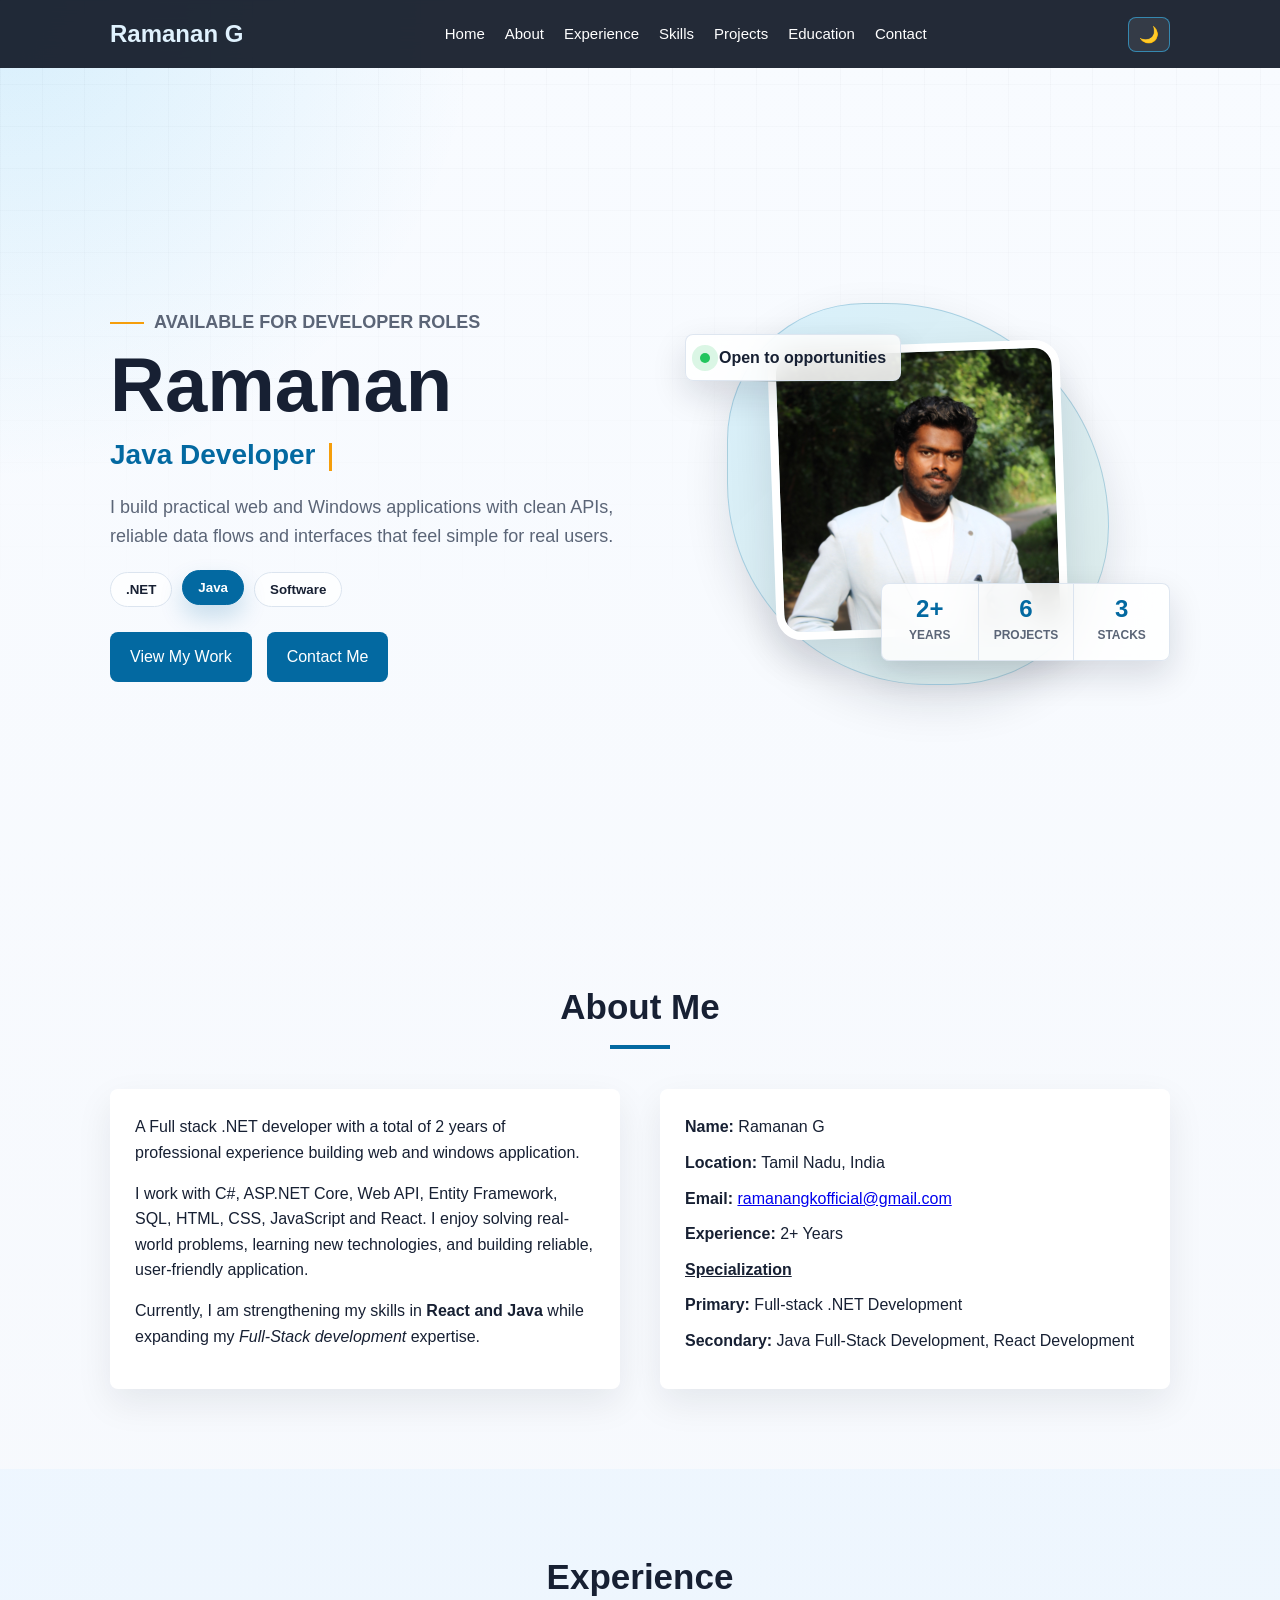
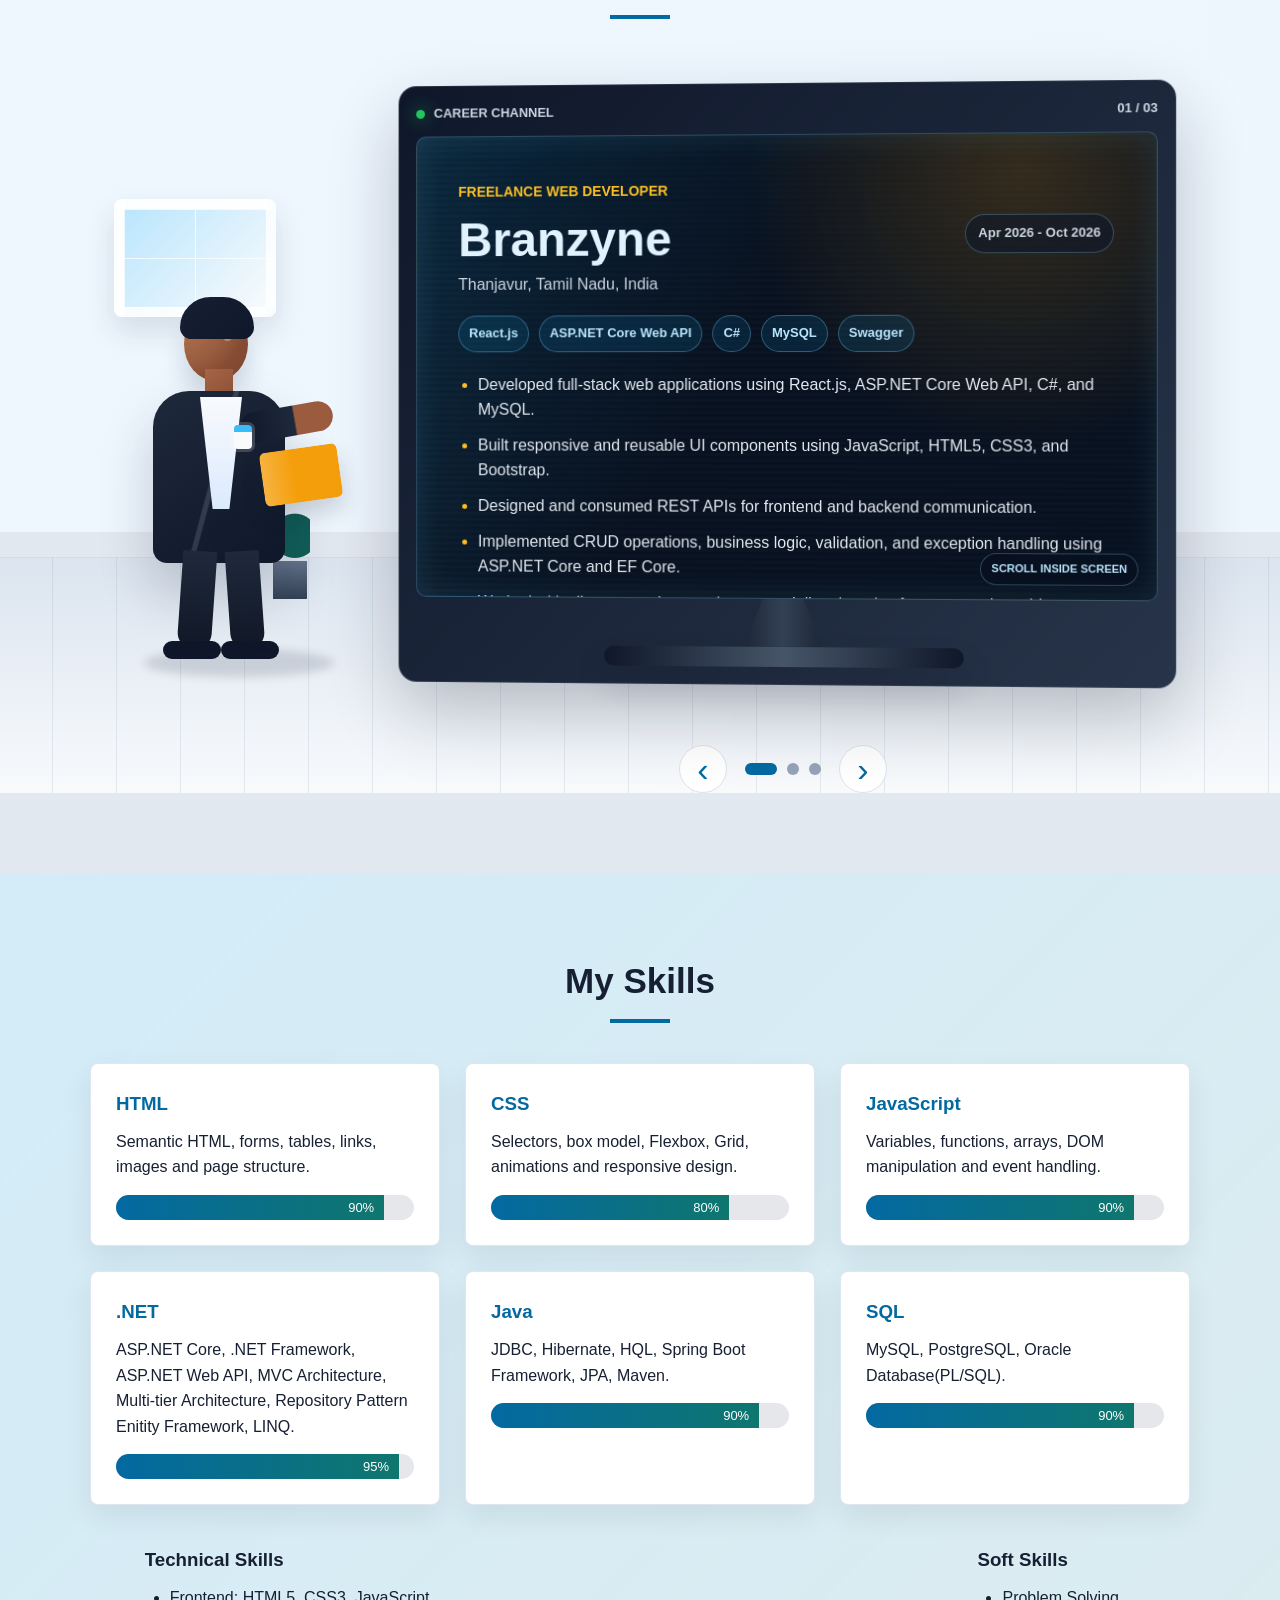
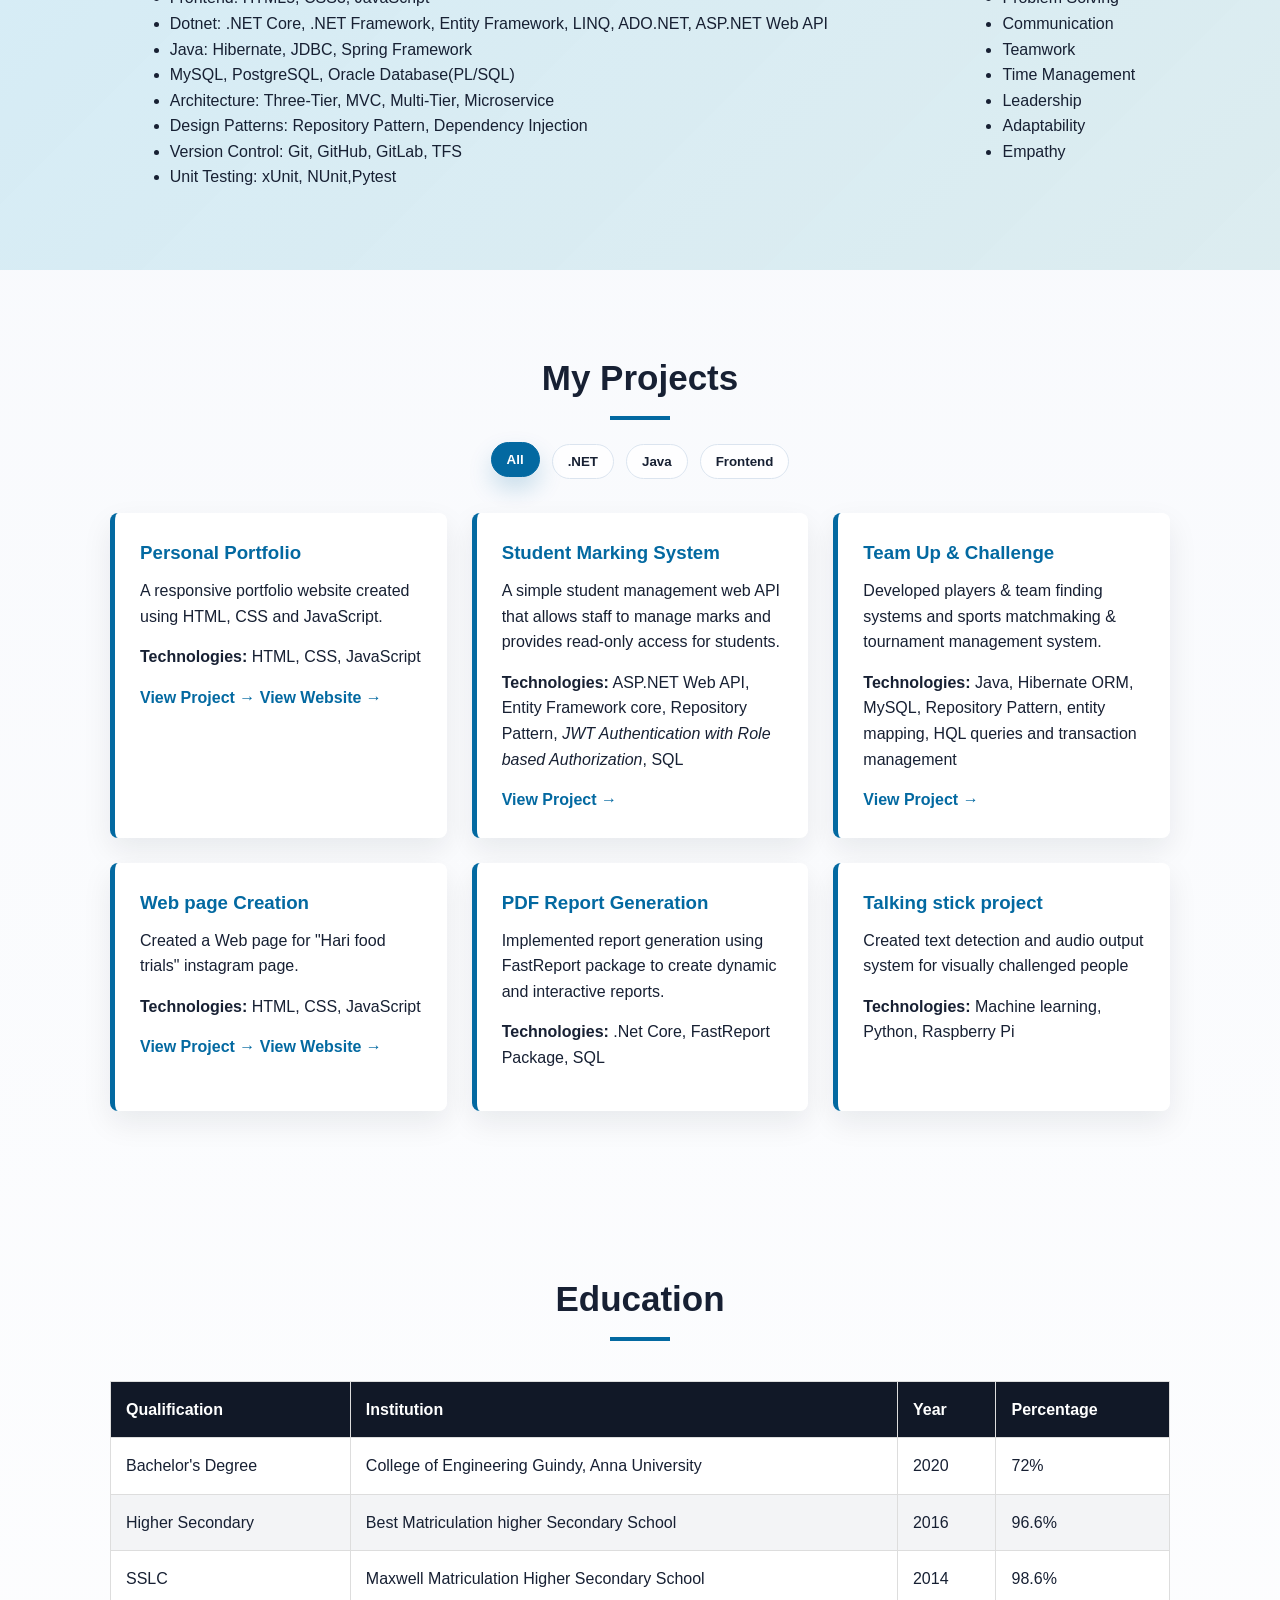
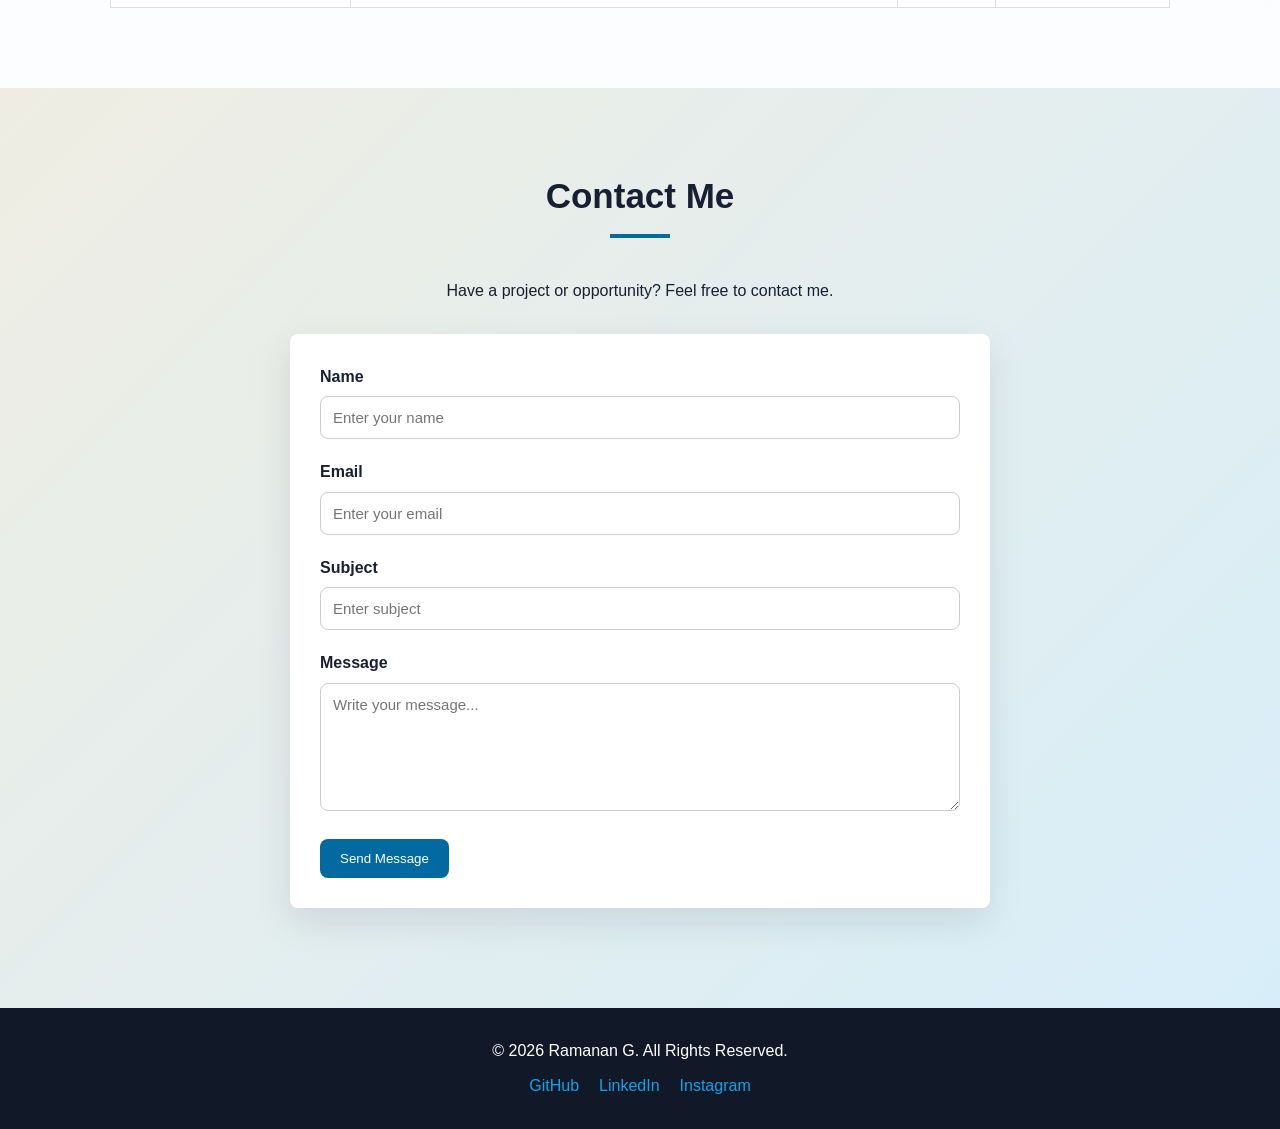
==== Portflio/index.html @ 4b4141af "added experiences" ====
<!doctype html>
<html lang="en">
  <head>
    <meta charset="UTF-8" />

    <!-- Makes the website responsive on mobile devices -->
    <meta name="viewport" content="width=device-width, initial-scale=1.0" />

    <meta
      name="description"
      content="Ramanan G portfolio - Full stack .NET, Java and software developer"
    />
    <meta name="author" content="Ramanan" />

    <title>Ramanan G | Portfolio</title>

    <!-- Link external CSS -->
    <link rel="stylesheet" href="style.css" />
  </head>

  <body>
    <!-- ================= HEADER ================= -->
    <header class="header">
      <nav class="navbar">
        <h1 class="logo">Ramanan G</h1>

        <!-- Navigation links -->
        <ul class="nav-links">
          <li><a href="#home">Home</a></li>
          <li><a href="#about">About</a></li>
          <li><a href="#experience">Experience</a></li>
          <li><a href="#skills">Skills</a></li>
          <li><a href="#projects">Projects</a></li>
          <li><a href="#education">Education</a></li>
          <li><a href="#contact">Contact</a></li>
        </ul>

        <!-- Dark mode button -->
        <button id="themeButton" class="theme-button" aria-label="Toggle theme">
          🌙
        </button>
      </nav>
    </header>

    <!-- ================= MAIN CONTENT ================= -->
    <main>
      <!-- ================= HOME SECTION ================= -->
      <section id="home" class="hero">
        <div class="hero-content">
          <p class="small-text">Available for developer roles</p>

          <h2>Ramanan</h2>

          <h3>
            <span id="roleText" class="dynamic-role"
              >Full stack .NET Developer</span
            >
            <span class="typing-cursor" aria-hidden="true"></span>
          </h3>

          <p>
            I build practical web and Windows applications with clean APIs,
            reliable data flows and interfaces that feel simple for real users.
          </p>

          <div class="role-switcher" aria-label="Choose role focus">
            <button class="role-chip active" type="button" data-role-index="0">
              .NET
            </button>
            <button class="role-chip" type="button" data-role-index="1">
              Java
            </button>
            <button class="role-chip" type="button" data-role-index="2">
              Software
            </button>
          </div>

          <div class="hero-buttons">
            <a href="#projects" class="btn">View My Work</a>
            <a href="#contact" class="btn secondary-btn"> Contact Me </a>
          </div>
        </div>

        <div class="hero-visual">
          <div class="availability-card">
            <span class="pulse-dot"></span>
            Open to opportunities
          </div>

          <div class="hero-image">
            <img
              src="../image/ramananPic.JPG"
              alt="Profile picture of Ramanan G"
            />
          </div>

          <div class="quick-stats" aria-label="Professional highlights">
            <div>
              <strong>2+</strong>
              <span>Years</span>
            </div>
            <div>
              <strong>6</strong>
              <span>Projects</span>
            </div>
            <div>
              <strong>3</strong>
              <span>Stacks</span>
            </div>
          </div>
        </div>
      </section>

      <!-- ================= ABOUT SECTION ================= -->
      <section id="about" class="section">
        <h2 class="section-title">About Me</h2>

        <div class="about-container">
          <div class="about-text reveal">
            <p>
              A Full stack .NET developer with a total of 2 years of
              professional experience building web and windows application.
            </p>

            <p>
              I work with C#, ASP.NET Core, Web API, Entity Framework, SQL,
              HTML, CSS, JavaScript and React. I enjoy solving real-world
              problems, learning new technologies, and building reliable,
              user-friendly application.
            </p>

            <!-- Strong and emphasized text -->
            <p>
              Currently, I am strengthening my skills in
              <strong>React and Java</strong>
              while expanding my <em>Full-Stack development</em> expertise.
            </p>
          </div>

          <div class="about-info reveal">
            <p><strong>Name:</strong> Ramanan G</p>
            <p><strong>Location:</strong> Tamil Nadu, India</p>
            <p>
              <strong>Email:</strong>
              <a
                href="https://mail.google.com/mail/?view=cm&fs=1&to=ramanangkofficial@gmail.com"
                >ramanangkofficial@gmail.com</a
              >
            </p>
            <p><strong>Experience:</strong> 2+ Years</p>
            <p>
              <strong><u>Specialization</u></strong>
            </p>
            <p><strong>Primary:</strong> Full-stack .NET Development</p>
            <p>
              <strong>Secondary:</strong> Java Full-Stack Development, React
              Development
            </p>
          </div>
        </div>
      </section>

      <!-- ================= EXPERIENCE SECTION ================= -->
      <section id="experience" class="section experience-section">
        <h2 class="section-title">Experience</h2>

        <div class="experience-stage reveal">
          <div class="viewer-scene" aria-hidden="true">
            <div class="office-window"></div>
            <div class="office-plant"></div>
            <div class="viewer-head"></div>
            <div class="viewer-hair"></div>
            <div class="viewer-neck"></div>
            <div class="viewer-body"></div>
            <div class="viewer-shirt"></div>
            <div class="viewer-arm"></div>
            <div class="viewer-folder"></div>
            <div class="viewer-leg viewer-leg-left"></div>
            <div class="viewer-leg viewer-leg-right"></div>
            <div class="viewer-shoe viewer-shoe-left"></div>
            <div class="viewer-shoe viewer-shoe-right"></div>
            <div class="viewer-badge"></div>
            <div class="viewer-shadow"></div>
          </div>

          <div class="tv-wrap">
            <div class="tv-topbar">
              <span class="tv-status">Career Channel</span>
              <span id="experienceCounter" class="tv-counter">01 / 03</span>
            </div>

            <div
              class="experience-tv"
              aria-live="polite"
              tabindex="0"
              aria-label="Swipe or use arrow keys to view experience"
            >
              <span class="screen-scroll-hint">Scroll inside screen</span>

              <article
                class="experience-slide active"
                data-experience-index="0"
              >
                <p class="experience-label">Freelance Web Developer</p>
                <div class="experience-heading">
                  <div>
                    <h3>Branzyne</h3>
                    <span>Thanjavur, Tamil Nadu, India</span>
                  </div>
                  <strong>Apr 2026 - Oct 2026</strong>
                </div>

                <div class="experience-tags">
                  <span>React.js</span>
                  <span>ASP.NET Core Web API</span>
                  <span>C#</span>
                  <span>MySQL</span>
                  <span>Swagger</span>
                </div>

                <ul class="experience-points">
                  <li>
                    Developed full-stack web applications using React.js,
                    ASP.NET Core Web API, C#, and MySQL.
                  </li>
                  <li>
                    Built responsive and reusable UI components using
                    JavaScript, HTML5, CSS3, and Bootstrap.
                  </li>
                  <li>
                    Designed and consumed REST APIs for frontend and backend
                    communication.
                  </li>
                  <li>
                    Implemented CRUD operations, business logic, validation, and
                    exception handling using ASP.NET Core and EF Core.
                  </li>
                  <li>
                    Worked with clients to gather requirements, deliver
                    iterative features, and provide technical solutions.
                  </li>
                </ul>
              </article>

              <article class="experience-slide" data-experience-index="1">
                <p class="experience-label">Full Stack .NET Developer</p>
                <div class="experience-heading">
                  <div>
                    <h3>KGISL</h3>
                    <span>Coimbatore, Tamil Nadu, India</span>
                  </div>
                  <strong>Jun 2025 - Apr 2026</strong>
                </div>

                <div class="experience-tags">
                  <span>ASP.NET Core</span>
                  <span>Oracle</span>
                  <span>WinForms</span>
                  <span>SQLLoader</span>
                  <span>.NET 4.8</span>
                </div>

                <ul class="experience-points">
                  <li>
                    Developed and maintained enterprise Capital Market
                    applications for broker back-office operations.
                  </li>
                  <li>
                    Built Windows Forms modules that compared Excel input with
                    database records and generated validation reports.
                  </li>
                  <li>
                    Optimized Excel-to-Oracle insertion by replacing row-by-row
                    processing with SQLLoader bulk inserts.
                  </li>
                  <li>
                    Migrated applications from .NET Framework 4.0 to 4.8 for
                    better performance, stability, and compatibility.
                  </li>
                  <li>
                    Resolved daily issues across front-end, backend, and
                    database layers while supporting regression testing.
                  </li>
                </ul>
              </article>

              <article class="experience-slide" data-experience-index="2">
                <p class="experience-label">Software Developer</p>
                <div class="experience-heading">
                  <div>
                    <h3>Sardonyx Technologies</h3>
                    <span>Thanjavur, Tamil Nadu, India</span>
                  </div>
                  <strong>Jun 2024 - Jan 2025</strong>
                </div>

                <div class="experience-tags">
                  <span>ASP.NET MVC</span>
                  <span>ASP.NET Core</span>
                  <span>PostgreSQL</span>
                  <span>React</span>
                  <span>Security Fixes</span>
                </div>

                <ul class="experience-points">
                  <li>
                    Developed backend features for an Automatic Number Plate
                    Recognition product using C#, MVC, Core, and Web API.
                  </li>
                  <li>
                    Performed PostgreSQL CRUD operations using Npgsql packages
                    with ADO.NET and C#.
                  </li>
                  <li>
                    Assisted in website development using HTML, CSS, JavaScript,
                    jQuery, and React.
                  </li>
                  <li>
                    Resolved 100+ static and dynamic security vulnerabilities
                    identified through Fortify and Burp Suite scans.
                  </li>
                  <li>
                    Created a voice-driven interactive UI sample for quicker
                    navigation and form filling.
                  </li>
                </ul>
              </article>
            </div>

            <div class="tv-stand"></div>
            <div class="tv-base"></div>
          </div>

          <div class="experience-controls" aria-label="Experience controls">
            <button
              id="experiencePrev"
              class="screen-btn"
              type="button"
              aria-label="Previous experience"
            >
              ‹
            </button>
            <div class="experience-dots" aria-label="Experience pages">
              <button
                class="experience-dot active"
                type="button"
                data-experience-index="0"
                aria-label="Show Branzyne"
              ></button>
              <button
                class="experience-dot"
                type="button"
                data-experience-index="1"
                aria-label="Show KGISL"
              ></button>
              <button
                class="experience-dot"
                type="button"
                data-experience-index="2"
                aria-label="Show Sardonyx Technologies"
              ></button>
            </div>
            <button
              id="experienceNext"
              class="screen-btn"
              type="button"
              aria-label="Next experience"
            >
              ›
            </button>
          </div>
        </div>
      </section>

      <!-- ================= SKILLS SECTION ================= -->
      <section id="skills" class="section skills-section">
        <h2 class="section-title">My Skills</h2>

        <div class="skills-container">
          <!-- Skill Card -->
          <article class="skill-card reveal">
            <h3>HTML</h3>
            <p>
              Semantic HTML, forms, tables, links, images and page structure.
            </p>

            <div class="progress">
              <div class="progress-bar html-progress">90%</div>
            </div>
          </article>

          <article class="skill-card reveal">
            <h3>CSS</h3>
            <p>
              Selectors, box model, Flexbox, Grid, animations and responsive
              design.
            </p>

            <div class="progress">
              <div class="progress-bar css-progress">80%</div>
            </div>
          </article>

          <article class="skill-card reveal">
            <h3>JavaScript</h3>
            <p>
              Variables, functions, arrays, DOM manipulation and event handling.
            </p>

            <div class="progress">
              <div class="progress-bar js-progress">90%</div>
            </div>
          </article>

          <article class="skill-card reveal">
            <h3>.NET</h3>
            <p>
              ASP.NET Core, .NET Framework, ASP.NET Web API, MVC Architecture,
              Multi-tier Architecture, Repository Pattern Enitity Framework,
              LINQ.
            </p>

            <div class="progress">
              <div class="progress-bar DotNET-progress">95%</div>
            </div>
          </article>

          <article class="skill-card reveal">
            <h3>Java</h3>
            <p>JDBC, Hibernate, HQL, Spring Boot Framework, JPA, Maven.</p>

            <div class="progress">
              <div class="progress-bar Java-progress">90%</div>
            </div>
          </article>

          <article class="skill-card reveal">
            <h3>SQL</h3>
            <p>MySQL, PostgreSQL, Oracle Database(PL/SQL).</p>

            <div class="progress">
              <div class="progress-bar SQL-progress">90%</div>
            </div>
          </article>
        </div>

        <!-- HTML list examples -->
        <div class="lists">
          <div>
            <h3>Technical Skills</h3>

            <ul>
              <li>Frontend: HTML5, CSS3, JavaScript</li>
              <li>
                Dotnet: .NET Core, .NET Framework, Entity Framework, LINQ,
                ADO.NET, ASP.NET Web API
              </li>
              <li>Java: Hibernate, JDBC, Spring Framework</li>
              <li>MySQL, PostgreSQL, Oracle Database(PL/SQL)</li>
              <li>Architecture: Three-Tier, MVC, Multi-Tier, Microservice</li>
              <li>Design Patterns: Repository Pattern, Dependency Injection</li>
              <li>Version Control: Git, GitHub, GitLab, TFS</li>
              <li>Unit Testing: xUnit, NUnit,Pytest</li>
            </ul>
          </div>

          <div>
            <h3>Soft Skills</h3>

            <ul>
              <li>Problem Solving</li>
              <li>Communication</li>
              <li>Teamwork</li>
              <li>Time Management</li>
              <li>Leadership</li>
              <li>Adaptability</li>
              <li>Empathy</li>
            </ul>
          </div>
        </div>
      </section>

      <!-- ================= PROJECTS SECTION ================= -->
      <section id="projects" class="section">
        <h2 class="section-title">My Projects</h2>

        <div class="project-filters" aria-label="Filter projects">
          <button class="filter-btn active" type="button" data-filter="all">
            All
          </button>
          <button class="filter-btn" type="button" data-filter="dotnet">
            .NET
          </button>
          <button class="filter-btn" type="button" data-filter="java">
            Java
          </button>
          <button class="filter-btn" type="button" data-filter="frontend">
            Frontend
          </button>
        </div>

        <div class="project-container">
          <article class="project-card reveal" data-category="frontend">
            <h3>Personal Portfolio</h3>

            <p>
              A responsive portfolio website created using HTML, CSS and
              JavaScript.
            </p>

            <p>
              <strong>Technologies:</strong>
              HTML, CSS, JavaScript
            </p>

            <a
              href="https://github.com/RamananTj/Portfolio"
              class="project-link"
            >
              View Project →
            </a>
            <a href="#" class="project-link"> View Website → </a>
          </article>

          <article class="project-card reveal" data-category="dotnet">
            <h3>Student Marking System</h3>

            <p>
              A simple student management web API that allows staff to manage
              marks and provides read-only access for students.
            </p>

            <p>
              <strong>Technologies:</strong>
              ASP.NET Web API, Entity Framework core, Repository Pattern,
              <i>JWT Authentication with Role based Authorization</i>, SQL
            </p>

            <a
              href="https://github.com/RamananTj/Student-marking-system"
              class="project-link"
            >
              View Project →
            </a>
          </article>

          <article class="project-card reveal" data-category="java">
            <h3>Team Up & Challenge</h3>

            <p>
              Developed players & team finding systems and sports matchmaking &
              tournament management system.
            </p>

            <p>
              <strong>Technologies:</strong>
              Java, Hibernate ORM, MySQL, Repository Pattern, entity mapping,
              HQL queries and transaction management
            </p>

            <a
              href="https://github.com/RamananTj/teamUp-and-challenge"
              class="project-link"
            >
              View Project →
            </a>
          </article>

          <article class="project-card reveal" data-category="frontend">
            <h3>Web page Creation</h3>

            <p>Created a Web page for "Hari food trials" instagram page.</p>

            <p>
              <strong>Technologies:</strong>
              HTML, CSS, JavaScript
            </p>

            <a
              href="https://github.com/RamananTj/HariFoodTrials"
              class="project-link"
            >
              View Project →
            </a>
            <a
              href="https://ramanantj.neocities.org/Hari%20Food%20Trail1/harifoodtrial"
              class="project-link"
            >
              View Website →
            </a>
          </article>

          <article class="project-card reveal" data-category="dotnet">
            <h3>PDF Report Generation</h3>

            <p>
              Implemented report generation using FastReport package to create
              dynamic and interactive reports.
            </p>

            <p>
              <strong>Technologies:</strong>
              .Net Core, FastReport Package, SQL
            </p>

            <!-- <a href="#projects" class="project-link"> View Project → </a> -->
          </article>

          <article class="project-card reveal" data-category="software">
            <h3>Talking stick project</h3>

            <p>
              Created text detection and audio output system for visually
              challenged people
            </p>

            <p>
              <strong>Technologies:</strong>
              Machine learning, Python, Raspberry Pi
            </p>

            <!-- <a href="#projects" class="project-link"> View Project → </a> -->
          </article>
        </div>
      </section>

      <!-- ================= EDUCATION SECTION ================= -->
      <section id="education" class="section">
        <h2 class="section-title">Education</h2>

        <!-- Table -->
        <div class="table-container">
          <table>
            <thead>
              <tr>
                <th>Qualification</th>
                <th>Institution</th>
                <th>Year</th>
                <th>Percentage</th>
              </tr>
            </thead>

            <tbody>
              <tr>
                <td>Bachelor's Degree</td>
                <td>College of Engineering Guindy, Anna University</td>
                <td>2020</td>
                <td>72%</td>
              </tr>

              <tr>
                <td>Higher Secondary</td>
                <td>Best Matriculation higher Secondary School</td>
                <td>2016</td>
                <td>96.6%</td>
              </tr>

              <tr>
                <td>SSLC</td>
                <td>Maxwell Matriculation Higher Secondary School</td>
                <td>2014</td>
                <td>98.6%</td>
              </tr>
            </tbody>
          </table>
        </div>
      </section>

      <!-- ================= CONTACT SECTION ================= -->
      <section id="contact" class="section contact-section">
        <h2 class="section-title">Contact Me</h2>

        <p class="contact-intro">
          Have a project or opportunity? Feel free to contact me.
        </p>

        <!-- Form -->
        <form id="contactForm" class="contact-form">
          <div class="form-group">
            <label for="name">Name</label>

            <input
              type="text"
              id="name"
              name="name"
              placeholder="Enter your name"
              required
            />
          </div>

          <div class="form-group">
            <label for="email">Email</label>

            <input
              type="email"
              id="email"
              name="email"
              placeholder="Enter your email"
              required
            />
          </div>

          <div class="form-group">
            <label for="subject">Subject</label>

            <input
              type="text"
              id="subject"
              name="subject"
              placeholder="Enter subject"
            />
          </div>

          <div class="form-group">
            <label for="message">Message</label>

            <textarea
              id="message"
              name="message"
              rows="6"
              placeholder="Write your message..."
              required
            ></textarea>
          </div>

          <button type="submit" class="btn">Send Message</button>
        </form>

        <!-- JavaScript will update this message -->
        <p id="formMessage"></p>
      </section>
    </main>

    <!-- ================= FOOTER ================= -->
    <footer class="footer">
      <p>&copy; <span id="year"></span> Ramanan G. All Rights Reserved.</p>

      <div class="social-links">
        <a href="https://github.com/RamananTj/" target="_blank">GitHub</a>
        <a href="https://www.linkedin.com/in/ramanansfd" target="_blank"
          >LinkedIn</a
        >
        <a href="https://www.instagram.com/ramanan_tj" target="_blank"
          >Instagram</a
        >
      </div>
    </footer>

    <!-- Link JavaScript -->
    <script src="script.js"></script>
  </body>
</html>
---- Portflio/style.css ----
/* =====================================================
   BASIC RESET
   ===================================================== */

* {
  margin: 0;
  padding: 0;
  box-sizing: border-box;
}

:root {
  --bg: #f6f8fc;
  --surface: #ffffff;
  --ink: #172033;
  --muted: #5b6577;
  --primary: #0369a1;
  --primary-bright: #0ea5e9;
  --accent: #0f766e;
  --warm: #f59e0b;
  --line: #dbe4ef;
  --shadow: 0 18px 45px rgba(15, 23, 42, 0.12);
}

/* =====================================================
   BODY
   ===================================================== */

body {
  font-family: Arial, Helvetica, sans-serif;
  line-height: 1.6;
  color: var(--ink);
  background:
    radial-gradient(
      circle at top left,
      rgba(14, 165, 233, 0.14),
      transparent 30rem
    ),
    linear-gradient(180deg, #f8fbff 0%, var(--bg) 42%, #ffffff 100%);

  /* Smooth scrolling when clicking navigation links */
  scroll-behavior: smooth;
}

body::before {
  content: "";
  position: fixed;
  inset: 0;
  pointer-events: none;
  background-image:
    linear-gradient(rgba(15, 23, 42, 0.035) 1px, transparent 1px),
    linear-gradient(90deg, rgba(15, 23, 42, 0.035) 1px, transparent 1px);
  background-size: 42px 42px;
  mask-image: linear-gradient(to bottom, rgba(0, 0, 0, 0.7), transparent 70%);
  z-index: -1;
}

/* =====================================================
   HEADER / NAVBAR
   ===================================================== */

.header {
  background-color: rgba(17, 24, 39, 0.92);
  color: white;
  backdrop-filter: blur(18px);

  /* Keeps navbar visible while scrolling */
  position: sticky;
  top: 0;
  z-index: 1000;
}

.navbar {
  max-width: 1100px;
  margin: auto;

  padding: 15px 20px;

  display: flex;
  align-items: center;
  justify-content: space-between;

  gap: 20px;
}

.logo {
  color: #e0f2fe;
  font-size: 24px;
  letter-spacing: 0;
}

.nav-links {
  list-style: none;

  display: flex;
  gap: 20px;
}

.nav-links a {
  color: white;
  text-decoration: none;

  font-size: 15px;

  transition: color 0.3s;
}

.nav-links a:hover {
  color: var(--primary-bright);
}

/* Theme button */

.theme-button {
  background: rgba(255, 255, 255, 0.08);
  border: 1px solid rgba(56, 189, 248, 0.6);

  color: white;

  padding: 7px 10px;

  border-radius: 8px;

  cursor: pointer;

  font-size: 16px;
}

/* =====================================================
   HERO SECTION
   ===================================================== */

.hero {
  max-width: 1100px;
  margin: auto;

  min-height: calc(100vh - 69px);

  padding: 70px 20px 50px;

  display: flex;
  align-items: center;
  justify-content: space-between;

  gap: 50px;
}

.hero-content {
  flex: 1;
}

.small-text {
  display: inline-flex;
  align-items: center;
  gap: 10px;
  color: var(--accent);
  font-size: 15px;
  font-weight: 700;
  text-transform: uppercase;
}

.small-text::before {
  content: "";
  width: 34px;
  height: 2px;
  background-color: var(--warm);
}

.hero h2 {
  font-size: clamp(44px, 7vw, 76px);
  color: var(--ink);
  line-height: 1;

  margin: 10px 0;
}

.hero h3 {
  min-height: 38px;
  font-size: 28px;
  color: var(--primary);

  margin-bottom: 15px;
}

.hero p {
  max-width: 600px;
  color: var(--muted);
  font-size: 18px;
}

.dynamic-role {
  display: inline-block;
  transition:
    opacity 0.25s,
    transform 0.25s;
}

.dynamic-role.is-changing {
  opacity: 0;
  transform: translateY(8px);
}

.typing-cursor {
  display: inline-block;
  width: 3px;
  height: 28px;
  margin-left: 6px;
  background-color: var(--warm);
  vertical-align: middle;
  animation: blink 1s steps(2, start) infinite;
}

.role-switcher {
  display: flex;
  flex-wrap: wrap;
  gap: 10px;
  margin-top: 22px;
}

.role-chip,
.filter-btn {
  border: 1px solid var(--line);
  border-radius: 999px;
  background-color: rgba(255, 255, 255, 0.74);
  color: var(--ink);
  cursor: pointer;
  font-weight: 700;
  padding: 9px 15px;
  transition:
    background-color 0.25s,
    border-color 0.25s,
    color 0.25s,
    transform 0.25s,
    box-shadow 0.25s;
}

.role-chip:hover,
.filter-btn:hover,
.role-chip.active,
.filter-btn.active {
  background-color: var(--primary);
  border-color: var(--primary);
  color: white;
  transform: translateY(-2px);
  box-shadow: 0 12px 24px rgba(3, 105, 161, 0.2);
}

.hero-visual {
  flex: 1;
  position: relative;
  text-align: center;
  min-height: 390px;
  display: grid;
  place-items: center;
}

.hero-visual::before {
  content: "";
  position: absolute;
  width: min(88%, 380px);
  aspect-ratio: 1;
  border: 1px solid rgba(3, 105, 161, 0.24);
  border-radius: 38% 62% 44% 56%;
  background:
    linear-gradient(135deg, rgba(14, 165, 233, 0.16), rgba(15, 118, 110, 0.14)),
    #ffffff;
  box-shadow: var(--shadow);
  animation: morph 8s ease-in-out infinite;
}

.hero-image {
  position: relative;
  z-index: 1;
}

.hero-image img {
  width: 292px;
  height: 292px;

  object-fit: cover;

  border-radius: 26px;

  border: 8px solid white;

  box-shadow: var(--shadow);
  transform: rotate(-2deg);
  transition:
    transform 0.35s,
    box-shadow 0.35s;
}

.hero-image img:hover {
  transform: rotate(0deg) scale(1.03);
  box-shadow: 0 24px 55px rgba(15, 23, 42, 0.18);
}

.availability-card,
.quick-stats {
  position: absolute;
  z-index: 2;
  background: rgba(255, 255, 255, 0.86);
  border: 1px solid rgba(219, 228, 239, 0.9);
  border-radius: 8px;
  box-shadow: 0 14px 34px rgba(15, 23, 42, 0.14);
  backdrop-filter: blur(16px);
}

.availability-card {
  top: 35px;
  left: 20px;
  display: inline-flex;
  align-items: center;
  gap: 9px;
  padding: 10px 14px;
  font-weight: 700;
}

.pulse-dot {
  width: 10px;
  height: 10px;
  border-radius: 50%;
  background-color: #22c55e;
  box-shadow: 0 0 0 8px rgba(34, 197, 94, 0.16);
}

.quick-stats {
  right: 0;
  bottom: 28px;
  display: grid;
  grid-template-columns: repeat(3, 1fr);
  min-width: 275px;
  overflow: hidden;
}

.quick-stats div {
  padding: 13px 15px;
}

.quick-stats div + div {
  border-left: 1px solid var(--line);
}

.quick-stats strong {
  display: block;
  color: var(--primary);
  font-size: 24px;
  line-height: 1;
}

.quick-stats span {
  color: var(--muted);
  font-size: 12px;
  font-weight: 700;
  text-transform: uppercase;
}

/* =====================================================
   BUTTONS
   ===================================================== */

.hero-buttons {
  margin-top: 25px;

  display: flex;
  gap: 15px;
}

.btn {
  display: inline-block;

  background-color: var(--primary);
  color: white;

  padding: 12px 20px;

  border: none;
  border-radius: 8px;

  text-decoration: none;

  cursor: pointer;

  transition:
    background-color 0.3s,
    transform 0.3s;
}

.btn:hover {
  background-color: #075985;

  transform: translateY(-2px);
}

.secondary-btn {
  /* background-color: var(--ink); */
  background-color: var(--primary);
  color: white;
}

.secondary-btn:hover {
  background-color: #374151;
}

/* =====================================================
   COMMON SECTION
   ===================================================== */

.section {
  max-width: 1100px;

  margin: auto;

  padding: 80px 20px;

  scroll-margin-top: 88px;
}

.section-title {
  text-align: center;

  font-size: 35px;

  margin-bottom: 40px;

  color: var(--ink);
}

.section-title::after {
  content: "";

  display: block;

  width: 60px;
  height: 4px;

  background-color: var(--primary);

  margin: 10px auto;
}

/* =====================================================
   ABOUT
   ===================================================== */

.about-container {
  display: flex;

  gap: 40px;
}

.about-text,
.about-info {
  flex: 1;

  background-color: var(--surface);

  padding: 25px;

  border-radius: 8px;

  box-shadow: 0 14px 36px rgba(15, 23, 42, 0.08);
}

.about-text p {
  margin-bottom: 15px;
}

.about-info p {
  margin-bottom: 10px;
}

/* =====================================================
   EXPERIENCE
   ===================================================== */

.experience-section {
  max-width: 100%;
  overflow: hidden;
  background:
    linear-gradient(
      180deg,
      rgba(239, 246, 255, 0.88) 0 66%,
      rgba(226, 232, 240, 0.95) 66% 100%
    ),
    linear-gradient(90deg, rgba(3, 105, 161, 0.08), rgba(15, 118, 110, 0.06));
}

.experience-stage {
  position: relative;
  max-width: 1100px;
  margin: auto;
  min-height: 680px;
  display: grid;
  grid-template-columns: 250px minmax(0, 1fr);
  align-items: end;
  gap: 36px;
  padding: 24px 18px 0;
}

.experience-stage::before {
  content: "";
  position: absolute;
  left: -8vw;
  right: -8vw;
  bottom: 0;
  height: 32%;
  background:
    linear-gradient(90deg, rgba(148, 163, 184, 0.2) 1px, transparent 1px),
    linear-gradient(#dbe4ef, #f8fafc);
  background-size:
    64px 100%,
    100% 100%;
  border-top: 1px solid rgba(148, 163, 184, 0.35);
  z-index: -1;
}

.viewer-scene {
  position: relative;
  height: 520px;
}

.office-window {
  position: absolute;
  left: 6px;
  top: 34px;
  width: 162px;
  height: 118px;
  border: 10px solid rgba(255, 255, 255, 0.92);
  border-radius: 8px;
  background:
    linear-gradient(90deg, rgba(255, 255, 255, 0.72) 1px, transparent 1px),
    linear-gradient(rgba(255, 255, 255, 0.72) 1px, transparent 1px),
    linear-gradient(135deg, #bae6fd, #f8fafc);
  background-size:
    50% 100%,
    100% 50%,
    100% 100%;
  box-shadow: 0 14px 30px rgba(15, 23, 42, 0.12);
}

.office-plant {
  position: absolute;
  left: 160px;
  bottom: 86px;
  width: 42px;
  height: 112px;
  border-radius: 30px 30px 6px 6px;
  background:
    radial-gradient(ellipse at 20% 24%, #0f766e 0 18px, transparent 19px),
    radial-gradient(ellipse at 78% 18%, #14b8a6 0 17px, transparent 18px),
    radial-gradient(ellipse at 54% 40%, #115e59 0 22px, transparent 23px),
    linear-gradient(#64748b, #334155);
  background-repeat: no-repeat;
  background-size:
    60px 58px,
    58px 54px,
    70px 62px,
    34px 38px;
  background-position:
    -22px 0,
    16px 2px,
    -11px 24px,
    5px 74px;
}

.viewer-head {
  position: absolute;
  left: 76px;
  top: 142px;
  width: 64px;
  height: 74px;
  border-radius: 50%;
  background:
    radial-gradient(
      circle at 68% 40%,
      rgba(255, 255, 255, 0.3) 0 4px,
      transparent 5px
    ),
    linear-gradient(135deg, #b77952, #8f5339 70%);
  box-shadow:
    inset -12px -8px 16px rgba(88, 45, 28, 0.22),
    0 16px 24px rgba(15, 23, 42, 0.16);
}

.viewer-hair {
  position: absolute;
  left: 72px;
  top: 132px;
  width: 74px;
  height: 42px;
  border-radius: 48px 48px 18px 18px;
  background: linear-gradient(135deg, #172033, #0f172a);
}

.viewer-neck {
  position: absolute;
  left: 97px;
  top: 204px;
  width: 28px;
  height: 34px;
  background: linear-gradient(135deg, #a86445, #8f5339);
}

.viewer-body {
  position: absolute;
  left: 45px;
  top: 226px;
  width: 132px;
  height: 172px;
  border-radius: 36px 36px 14px 14px;
  background:
    linear-gradient(
      105deg,
      transparent 0 45%,
      rgba(255, 255, 255, 0.13) 46% 48%,
      transparent 49%
    ),
    linear-gradient(145deg, #1e293b, #0f172a);
  box-shadow: 0 28px 55px rgba(15, 23, 42, 0.2);
}

.viewer-shirt {
  position: absolute;
  left: 92px;
  top: 232px;
  width: 42px;
  height: 112px;
  clip-path: polygon(0 0, 100% 0, 70% 100%, 30% 100%);
  background: linear-gradient(#f8fafc, #dbeafe);
}

.viewer-arm {
  position: absolute;
  left: 132px;
  top: 250px;
  width: 94px;
  height: 30px;
  border-radius: 999px;
  background: linear-gradient(90deg, #0f172a, #1e293b 58%, #9a5b3f 60%);
  transform: rotate(-10deg);
  transform-origin: left center;
}

.viewer-folder {
  position: absolute;
  left: 154px;
  top: 283px;
  width: 78px;
  height: 54px;
  border-radius: 6px;
  background:
    linear-gradient(90deg, rgba(255, 255, 255, 0.22), transparent 42%),
    #f59e0b;
  box-shadow: 0 12px 22px rgba(15, 23, 42, 0.16);
  transform: rotate(-8deg);
}

.viewer-leg {
  position: absolute;
  top: 386px;
  width: 34px;
  height: 98px;
  border-radius: 0 0 16px 16px;
  background: linear-gradient(#1e293b, #111827);
}

.viewer-leg-left {
  left: 72px;
  transform: rotate(4deg);
}

.viewer-leg-right {
  left: 120px;
  transform: rotate(-4deg);
}

.viewer-shoe {
  position: absolute;
  bottom: 26px;
  width: 58px;
  height: 18px;
  border-radius: 999px;
  background: #0f172a;
}

.viewer-shoe-left {
  left: 55px;
}

.viewer-shoe-right {
  left: 113px;
}

.viewer-badge {
  position: absolute;
  left: 126px;
  top: 260px;
  width: 18px;
  height: 24px;
  border-radius: 4px;
  background: linear-gradient(#38bdf8 0 28%, #f8fafc 29% 100%);
  box-shadow: 0 0 0 3px rgba(255, 255, 255, 0.18);
}

.viewer-shadow {
  position: absolute;
  left: 36px;
  right: 24px;
  bottom: 8px;
  height: 28px;
  border-radius: 50%;
  background: rgba(15, 23, 42, 0.14);
  filter: blur(4px);
}

.tv-wrap {
  position: relative;
  padding: 18px;
  border-radius: 18px;
  background: linear-gradient(135deg, #0f172a, #273449), #111827;
  box-shadow:
    0 30px 70px rgba(15, 23, 42, 0.24),
    inset 0 0 0 1px rgba(255, 255, 255, 0.08);
  transform: perspective(1200px) rotateY(-2deg);
}

.tv-topbar {
  display: flex;
  align-items: center;
  justify-content: space-between;
  gap: 16px;
  color: #cbd5e1;
  font-size: 13px;
  font-weight: 700;
  letter-spacing: 0;
  margin-bottom: 12px;
  text-transform: uppercase;
}

.tv-status {
  display: inline-flex;
  align-items: center;
  gap: 9px;
}

.tv-status::before {
  content: "";
  width: 9px;
  height: 9px;
  border-radius: 50%;
  background-color: #22c55e;
  box-shadow: 0 0 18px rgba(34, 197, 94, 0.8);
}

.experience-tv {
  position: relative;
  height: 465px;
  overflow: hidden;
  border: 1px solid rgba(125, 211, 252, 0.3);
  border-radius: 10px;
  background:
    linear-gradient(120deg, rgba(14, 165, 233, 0.14), transparent 44%),
    radial-gradient(
      circle at 82% 8%,
      rgba(245, 158, 11, 0.18),
      transparent 17rem
    ),
    #08111f;
  color: #f8fafc;
  outline: none;
  box-shadow: inset 0 0 32px rgba(125, 211, 252, 0.12);
}

.experience-tv:focus-visible {
  box-shadow: 0 0 0 4px rgba(14, 165, 233, 0.28);
}

.experience-tv::after {
  content: "";
  position: absolute;
  inset: 0;
  pointer-events: none;
  background:
    linear-gradient(rgba(255, 255, 255, 0.04) 50%, transparent 50%),
    linear-gradient(90deg, rgba(255, 255, 255, 0.04), transparent 18%);
  background-size:
    100% 6px,
    100% 100%;
  opacity: 0.34;
  z-index: 0;
}

.screen-scroll-hint {
  position: absolute;
  right: 18px;
  bottom: 14px;
  z-index: 3;
  border: 1px solid rgba(125, 211, 252, 0.28);
  border-radius: 999px;
  background-color: rgba(8, 17, 31, 0.76);
  color: #bae6fd;
  font-size: 11px;
  font-weight: 800;
  padding: 6px 10px;
  text-transform: uppercase;
  pointer-events: none;
}

.experience-slide {
  position: absolute;
  inset: 0;
  z-index: 1;
  padding: clamp(24px, 4vw, 42px);
  opacity: 0;
  overflow-y: auto;
  overscroll-behavior: contain;
  scrollbar-color: #38bdf8 rgba(15, 23, 42, 0.7);
  scrollbar-width: thin;
  transform: translateX(42px) scale(0.98);
  pointer-events: none;
  transition:
    opacity 0.35s ease,
    transform 0.35s ease;
}

.experience-slide.active {
  opacity: 1;
  transform: translateX(0) scale(1);
  pointer-events: auto;
}

.experience-slide::-webkit-scrollbar {
  width: 8px;
}

.experience-slide::-webkit-scrollbar-track {
  background: rgba(15, 23, 42, 0.7);
}

.experience-slide::-webkit-scrollbar-thumb {
  border-radius: 999px;
  background: #38bdf8;
}

.experience-label {
  display: inline-flex;
  align-items: center;
  color: #fbbf24;
  font-size: 14px;
  font-weight: 800;
  margin-bottom: 14px;
  text-transform: uppercase;
}

.experience-heading {
  display: flex;
  align-items: flex-start;
  justify-content: space-between;
  gap: 20px;
  margin-bottom: 18px;
}

.experience-heading h3 {
  color: #e0f2fe;
  font-size: clamp(30px, 4vw, 48px);
  line-height: 1;
  margin-bottom: 8px;
}

.experience-heading span,
.experience-heading strong {
  color: #cbd5e1;
}

.experience-heading strong {
  flex: 0 0 auto;
  padding: 8px 12px;
  border: 1px solid rgba(125, 211, 252, 0.28);
  border-radius: 999px;
  background-color: rgba(15, 23, 42, 0.58);
  font-size: 13px;
}

.experience-tags {
  display: flex;
  flex-wrap: wrap;
  gap: 10px;
  margin-bottom: 20px;
}

.experience-tags span {
  border: 1px solid rgba(125, 211, 252, 0.32);
  border-radius: 999px;
  background-color: rgba(14, 165, 233, 0.12);
  color: #bae6fd;
  font-size: 13px;
  font-weight: 700;
  padding: 7px 10px;
}

.experience-points {
  display: grid;
  gap: 10px;
  padding-left: 20px;
  color: #e2e8f0;
}

.experience-points li::marker {
  color: #fbbf24;
}

.tv-stand {
  width: 120px;
  height: 48px;
  margin: auto;
  background: linear-gradient(90deg, #111827, #334155, #111827);
  clip-path: polygon(33% 0, 67% 0, 82% 100%, 18% 100%);
}

.tv-base {
  width: min(360px, 58%);
  height: 20px;
  margin: auto;
  border-radius: 999px;
  background: linear-gradient(90deg, #0f172a, #475569, #0f172a);
  box-shadow: 0 18px 32px rgba(15, 23, 42, 0.18);
}

.experience-controls {
  grid-column: 2;
  display: flex;
  align-items: center;
  justify-content: center;
  gap: 18px;
  margin-top: 24px;
}

.screen-btn {
  width: 48px;
  height: 48px;
  border: 1px solid var(--line);
  border-radius: 50%;
  background-color: var(--surface);
  color: var(--primary);
  cursor: pointer;
  font-size: 34px;
  line-height: 1;
  transition:
    background-color 0.25s,
    color 0.25s,
    transform 0.25s,
    box-shadow 0.25s;
}

.screen-btn:hover {
  background-color: var(--primary);
  color: white;
  transform: translateY(-2px);
  box-shadow: 0 12px 24px rgba(3, 105, 161, 0.2);
}

.experience-dots {
  display: flex;
  align-items: center;
  gap: 10px;
}

.experience-dot {
  width: 12px;
  height: 12px;
  border: 0;
  border-radius: 50%;
  background-color: #94a3b8;
  cursor: pointer;
  transition:
    background-color 0.25s,
    transform 0.25s,
    width 0.25s;
}

.experience-dot.active {
  width: 32px;
  border-radius: 999px;
  background-color: var(--primary);
}

/* =====================================================
   SKILLS
   ===================================================== */

.skills-section {
  background:
    linear-gradient(135deg, rgba(14, 165, 233, 0.12), rgba(15, 118, 110, 0.08)),
    #eef6fb;

  max-width: 100%;
}

.skills-container {
  max-width: 1100px;

  margin: auto;

  display: grid;

  grid-template-columns: repeat(3, 1fr);

  gap: 25px;
}

.skill-card {
  background-color: var(--surface);

  padding: 25px;

  border: 1px solid rgba(219, 228, 239, 0.9);

  border-radius: 8px;

  box-shadow: 0 12px 30px rgba(15, 23, 42, 0.08);

  transition:
    transform 0.3s,
    box-shadow 0.3s,
    border-color 0.3s;
}

.skill-card:hover {
  transform: translateY(-7px);
  border-color: rgba(14, 165, 233, 0.55);
  box-shadow: 0 18px 42px rgba(15, 23, 42, 0.14);
}

.skill-card h3,
.project-card h3 {
  color: var(--primary);

  margin-bottom: 10px;
}

/* Progress bar */

.progress {
  width: 100%;

  height: 25px;

  background-color: #e5e7eb;

  border-radius: 20px;

  margin-top: 15px;

  overflow: hidden;
}

.progress-bar {
  height: 100%;

  background: linear-gradient(90deg, var(--primary), var(--accent));

  color: white;

  text-align: right;

  padding-right: 10px;

  font-size: 13px;

  line-height: 25px;
}

.html-progress {
  width: 90%;
}

.css-progress {
  width: 80%;
}

.js-progress {
  width: 90%;
}

.DotNET-progress {
  width: 95%;
}

.Java-progress {
  width: 90%;
}

.SQL-progress {
  width: 90%;
}

/* Lists */

.lists {
  max-width: 1100px;

  margin: 40px auto 0;

  display: flex;

  justify-content: space-around;

  gap: 40px;
}

.lists h3 {
  margin-bottom: 10px;
}

.lists ul,
.lists ol {
  padding-left: 25px;
}

/* =====================================================
   PROJECTS
   ===================================================== */

.project-container {
  display: grid;

  grid-template-columns: repeat(3, 1fr);

  gap: 25px;
}

.project-filters {
  display: flex;
  justify-content: center;
  flex-wrap: wrap;
  gap: 12px;
  margin: -16px 0 34px;
}

.project-card {
  background-color: var(--surface);

  padding: 25px;

  border-radius: 8px;

  border-left: 5px solid var(--primary);

  box-shadow: 0 12px 30px rgba(15, 23, 42, 0.08);

  transition:
    transform 0.3s,
    box-shadow 0.3s;
}

.project-card:hover {
  transform: translateY(-7px);

  box-shadow: 0 18px 42px rgba(15, 23, 42, 0.15);
}

.project-card.hidden {
  display: none;
}

.project-card h3 {
  margin-bottom: 10px;
}

.project-card p {
  margin-bottom: 15px;
}

.project-link {
  color: var(--primary);

  text-decoration: none;

  font-weight: bold;
}

.project-link:hover {
  text-decoration: underline;
}

/* =====================================================
   TABLE
   ===================================================== */

.table-container {
  overflow-x: auto;
}

table {
  width: 100%;

  border-collapse: collapse;

  background-color: white;
}

th,
td {
  padding: 15px;

  border: 1px solid #ddd;

  text-align: left;
}

th {
  background-color: #111827;

  color: white;
}

tr:nth-child(even) {
  background-color: #f3f4f6;
}

tr:hover {
  background-color: #e0f2fe;
}

/* =====================================================
   CONTACT FORM
   ===================================================== */

.contact-section {
  background:
    linear-gradient(135deg, rgba(245, 158, 11, 0.1), rgba(14, 165, 233, 0.1)),
    #eef6fb;

  max-width: 100%;
}

.contact-intro {
  text-align: center;

  margin-bottom: 30px;
}

.contact-form {
  max-width: 700px;

  margin: auto;

  background-color: var(--surface);

  padding: 30px;

  border-radius: 8px;

  box-shadow: 0 14px 36px rgba(15, 23, 42, 0.1);
}

.form-group {
  margin-bottom: 20px;
}

.form-group label {
  display: block;

  margin-bottom: 7px;

  font-weight: bold;
}

.form-group input,
.form-group textarea {
  width: 100%;

  padding: 12px;

  border: 1px solid #ccc;

  border-radius: 8px;

  font-family: inherit;

  font-size: 15px;
}

.form-group input:focus,
.form-group textarea:focus {
  outline: none;

  border-color: var(--primary);

  box-shadow: 0 0 0 3px rgba(2, 132, 199, 0.15);
}

#formMessage {
  text-align: center;

  margin-top: 20px;

  font-weight: bold;

  color: #15803d;
}

/* =====================================================
   FOOTER
   ===================================================== */

.footer {
  background-color: #111827;

  color: white;

  text-align: center;

  padding: 30px 20px;
}

.social-links {
  margin-top: 10px;

  display: flex;

  justify-content: center;

  gap: 20px;
}

.social-links a {
  color: var(--primary-bright);

  text-decoration: none;
}

.social-links a:hover {
  text-decoration: underline;
}

/* =====================================================
   DARK MODE
   ===================================================== */

body.dark-mode {
  --bg: #0f172a;
  --surface: #182235;
  --ink: #f8fafc;
  --muted: #cbd5e1;
  --line: #334155;
  background:
    radial-gradient(
      circle at top left,
      rgba(14, 165, 233, 0.14),
      transparent 30rem
    ),
    #0f172a;

  color: #e5e7eb;
}

body.dark-mode .hero h2,
body.dark-mode .section-title {
  color: white;
}

body.dark-mode .about-text,
body.dark-mode .about-info,
body.dark-mode .skill-card,
body.dark-mode .project-card,
body.dark-mode .contact-form,
body.dark-mode table {
  background-color: var(--surface);

  color: #e5e7eb;
}
body.dark-mode tr:nth-child(even) {
  background-color: #c4cad3;
  color: #181819;
}

body.dark-mode .skills-section,
body.dark-mode .contact-section {
  background-color: #111827;
}

body.dark-mode .section-title::after {
  background-color: var(--primary-bright);
}

body.dark-mode th {
  background-color: #030712;
}
body.dark-mode tr:hover {
  background-color: #58d5d3;
  color: #030712;
}

body.dark-mode .role-chip,
body.dark-mode .filter-btn,
body.dark-mode .availability-card,
body.dark-mode .quick-stats,
body.dark-mode .screen-btn {
  background-color: rgba(24, 34, 53, 0.86);
  color: #f8fafc;
  border-color: #334155;
}

body.dark-mode .experience-dot {
  background-color: #64748b;
}

body.dark-mode .experience-dot.active {
  background-color: var(--primary-bright);
}

.reveal {
  opacity: 0;
  transform: translateY(18px);
  transition:
    opacity 0.6s ease,
    transform 0.6s ease;
}

.reveal.visible {
  opacity: 1;
  transform: translateY(0);
}

@keyframes blink {
  50% {
    opacity: 0;
  }
}

@keyframes morph {
  0%,
  100% {
    border-radius: 38% 62% 44% 56%;
    transform: rotate(0deg);
  }

  50% {
    border-radius: 58% 42% 61% 39%;
    transform: rotate(4deg);
  }
}

/* =====================================================
   RESPONSIVE DESIGN
   ===================================================== */

/* Tablets */

@media (max-width: 800px) {
  .navbar {
    flex-wrap: wrap;
  }

  .nav-links {
    order: 3;
    width: 100%;
    justify-content: center;
    flex-wrap: wrap;
  }

  .hero {
    flex-direction: column-reverse;

    text-align: center;

    padding-top: 50px;
  }

  .hero-buttons {
    justify-content: center;
  }

  .small-text,
  .role-switcher {
    justify-content: center;
  }

  .about-container {
    flex-direction: column;
  }

  .experience-stage {
    grid-template-columns: 1fr;
    min-height: auto;
    padding-top: 18px;
  }

  .viewer-scene {
    position: absolute;
    left: 0;
    top: 100px;
    z-index: 4;
    width: 250px;
    height: 520px;
    margin: 0;
    transform: scale(0.48);
    transform-origin: top left;
    pointer-events: none;
  }

  .tv-wrap {
    margin-left: 82px;
  }

  .experience-controls {
    grid-column: 1;
  }

  .skills-container,
  .project-container {
    grid-template-columns: 1fr 1fr;
  }

  .availability-card {
    left: 0;
  }

  .quick-stats {
    right: 0;
  }
}

/* Mobile */

@media (max-width: 550px) {
  .hero h2 {
    font-size: 38px;
  }

  .hero h3 {
    font-size: 22px;
  }

  .hero-image img {
    width: 230px;
    height: 230px;
  }

  .hero-visual {
    min-height: 360px;
    width: 100%;
  }

  .availability-card {
    top: 15px;
    font-size: 13px;
  }

  .quick-stats {
    left: 0;
    right: 0;
    bottom: 0;
    min-width: auto;
  }

  .skills-container,
  .project-container {
    grid-template-columns: 1fr;
  }

  .experience-stage {
    gap: 18px;
  }

  .viewer-scene {
    left: -38px;
    top: 112px;
    transform: scale(0.42);
  }

  .tv-wrap {
    margin-left: 0;
    padding: 12px;
    border-radius: 14px;
    transform: none;
  }

  .tv-topbar {
    font-size: 11px;
  }

  .experience-tv {
    height: 590px;
  }

  .experience-slide {
    padding: 22px;
  }

  .experience-heading {
    flex-direction: column;
    gap: 12px;
  }

  .experience-heading h3 {
    font-size: 32px;
  }

  .experience-tags {
    gap: 8px;
  }

  .experience-tags span {
    font-size: 12px;
  }

  .experience-points {
    font-size: 14px;
  }

  .experience-controls {
    gap: 14px;
  }

  .screen-btn {
    width: 42px;
    height: 42px;
    font-size: 30px;
  }

  .lists {
    flex-direction: column;
  }

  .hero-buttons {
    flex-direction: column;
  }

  .btn {
    text-align: center;
  }

  .section {
    padding: 60px 15px;
  }
}
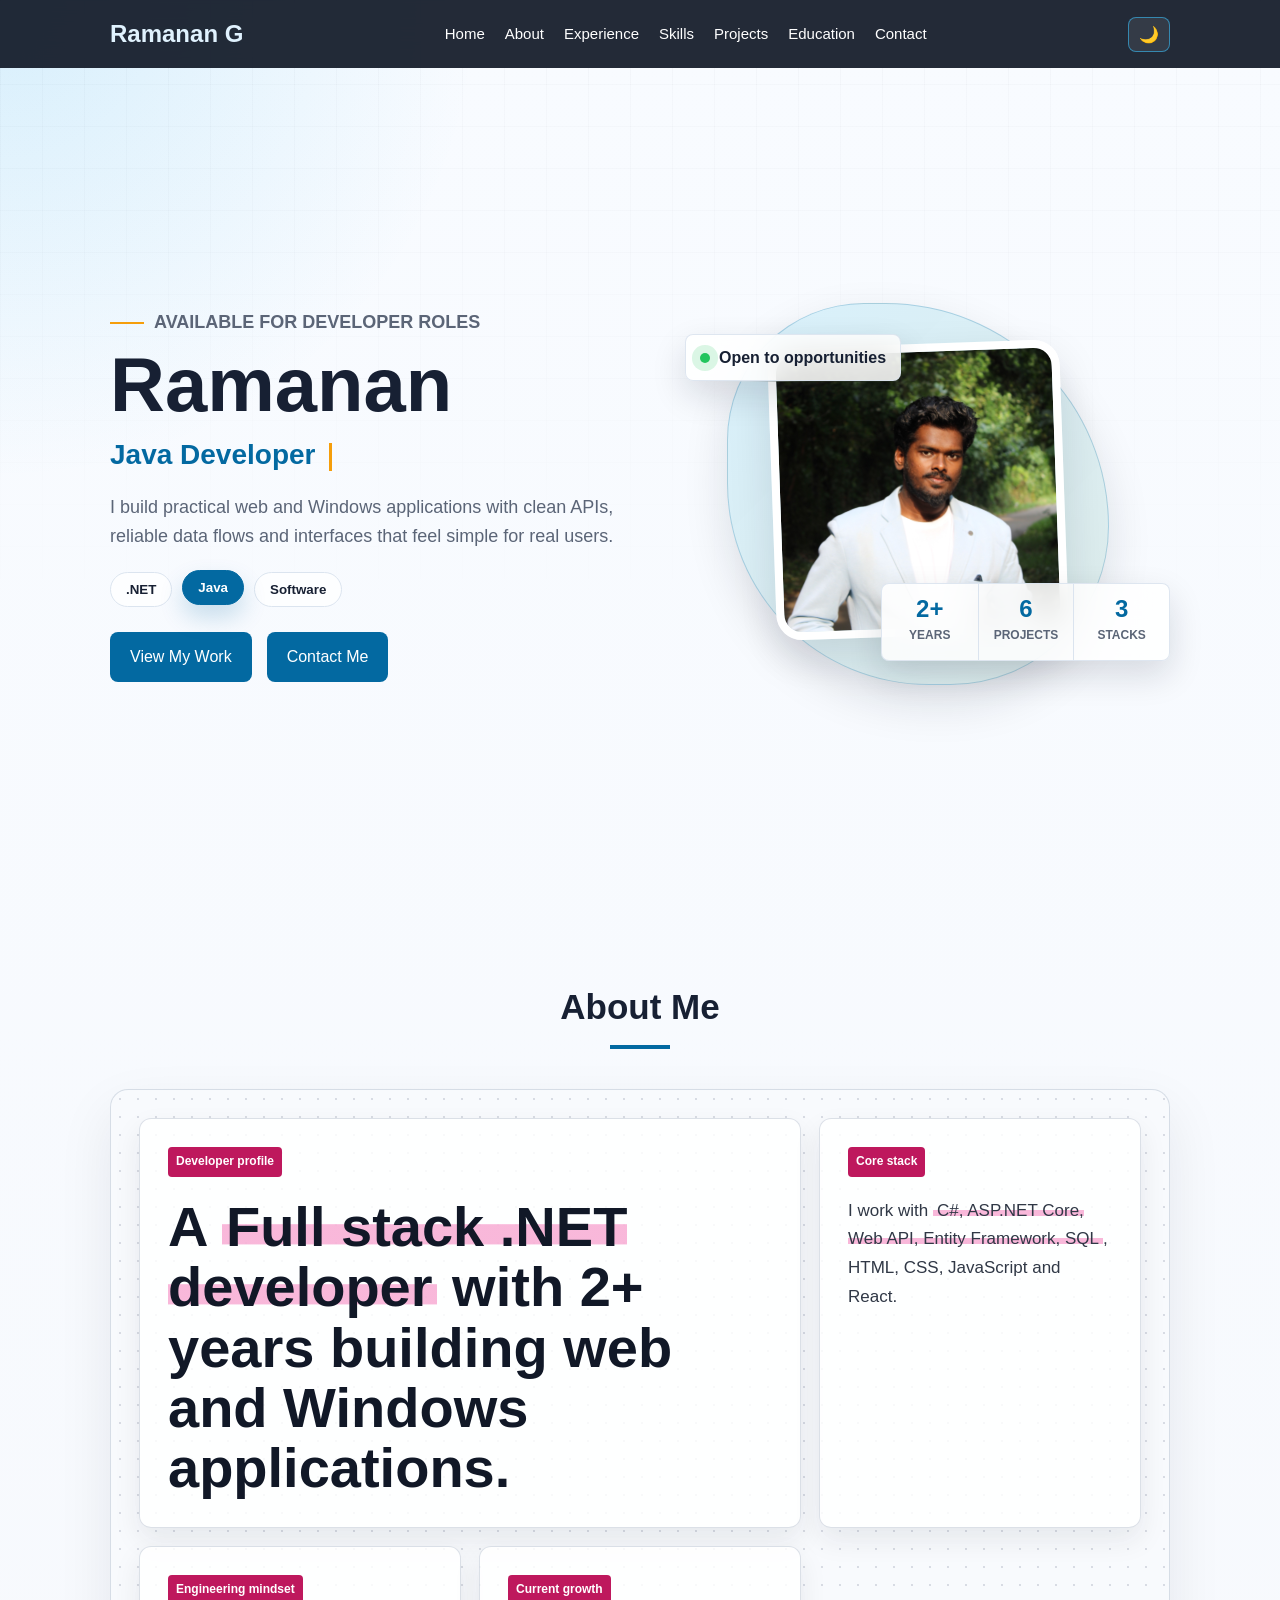
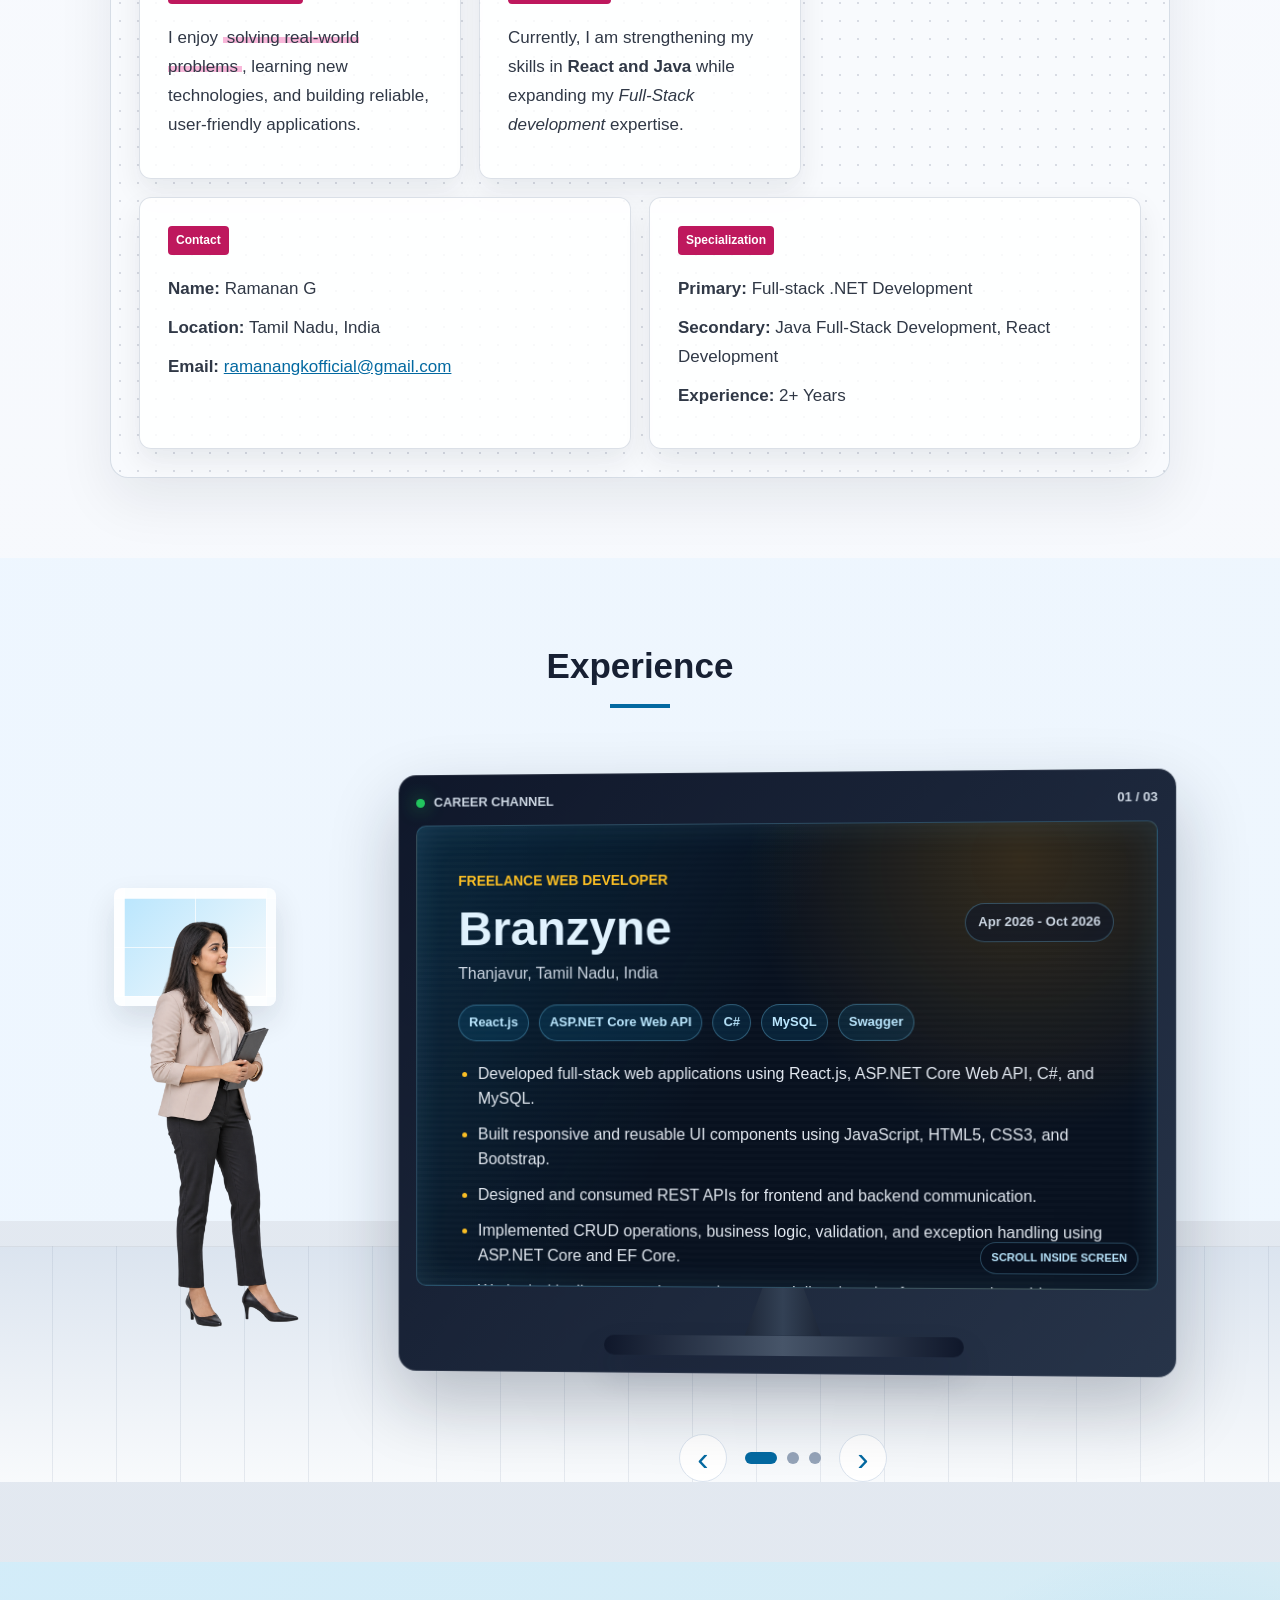
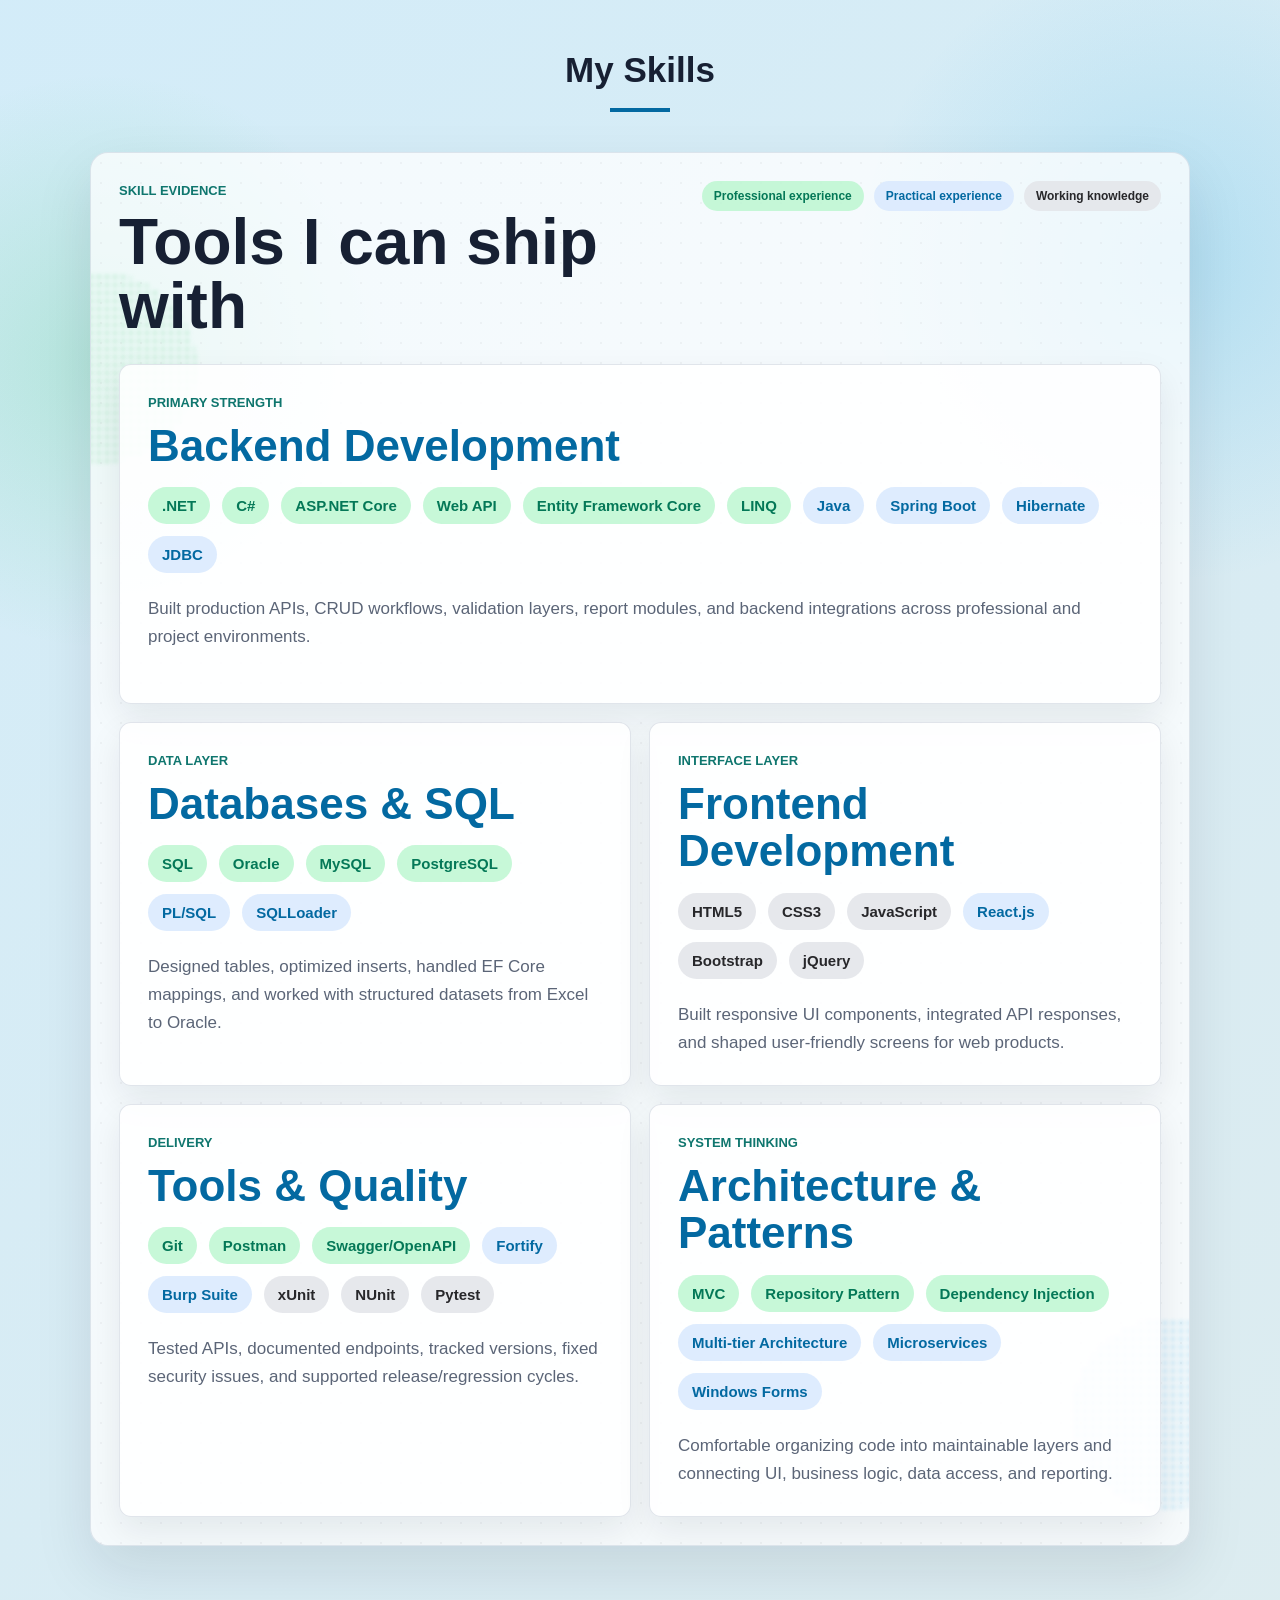
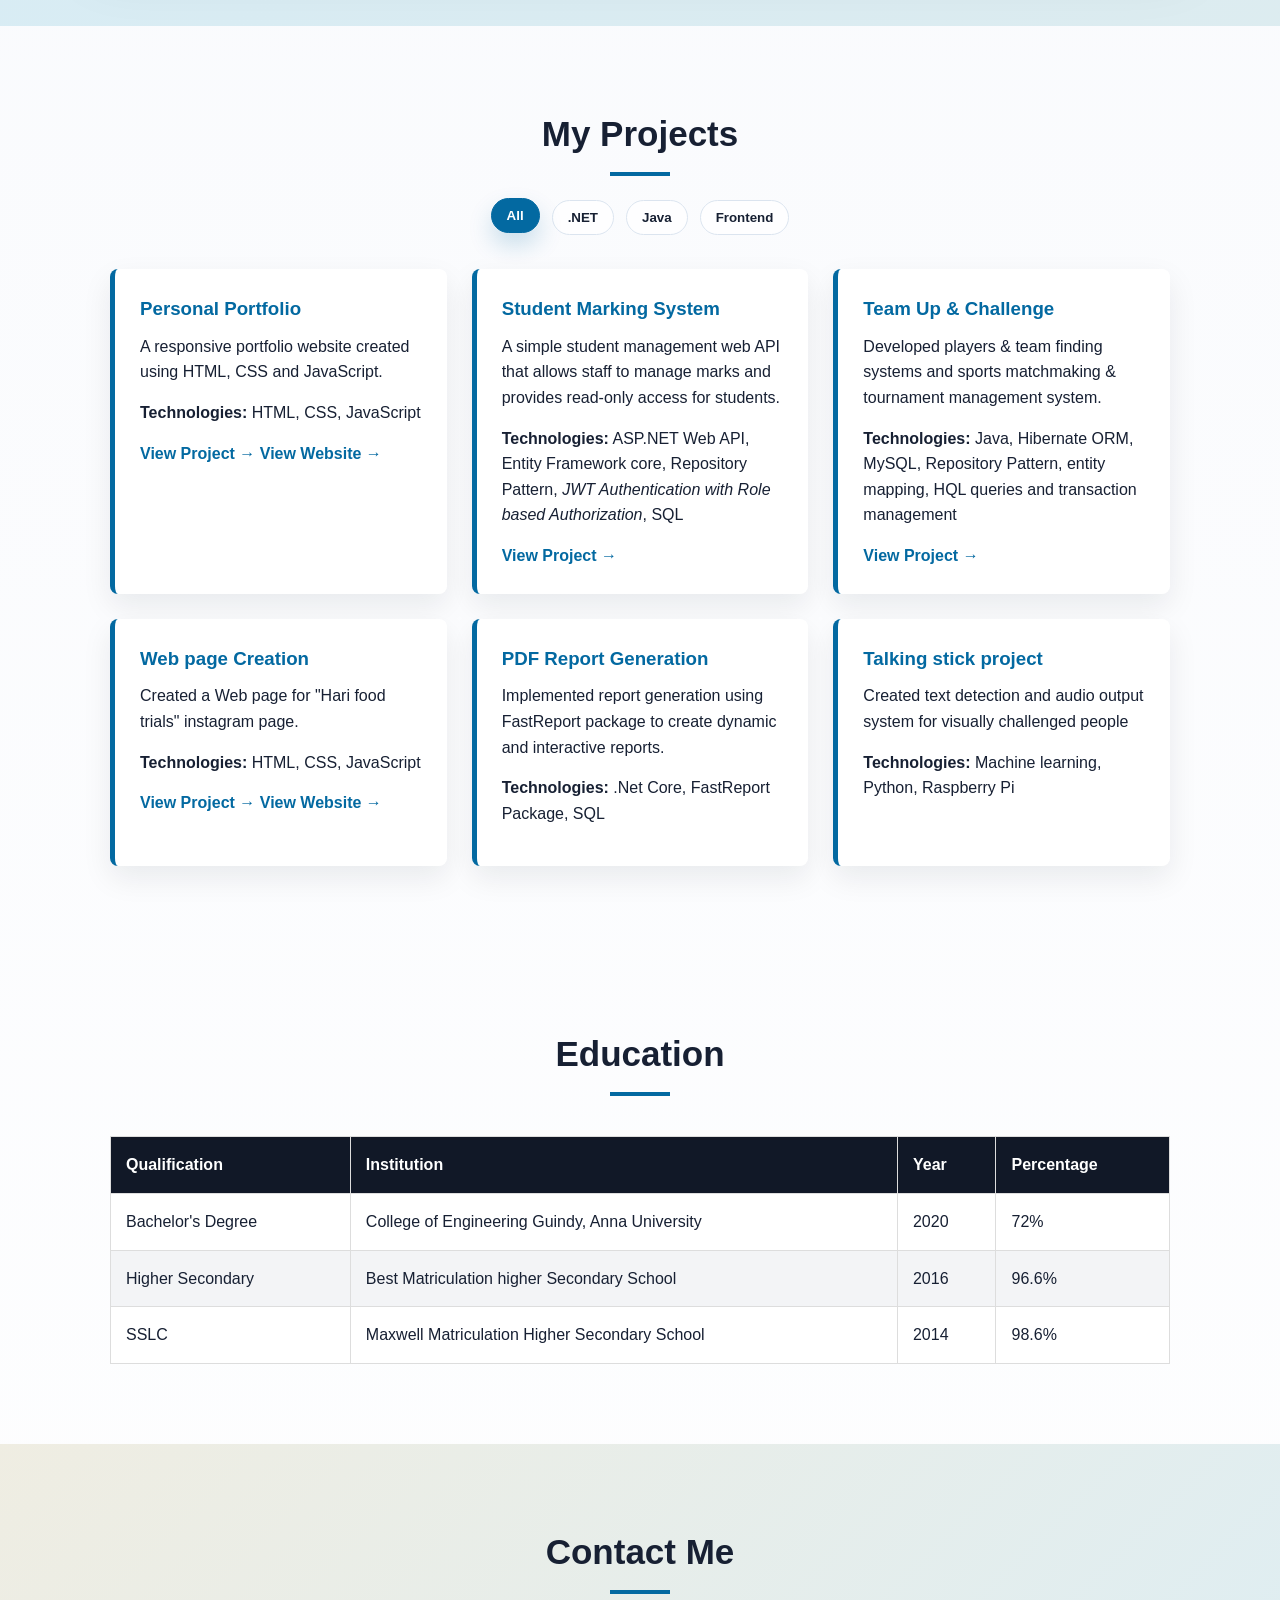
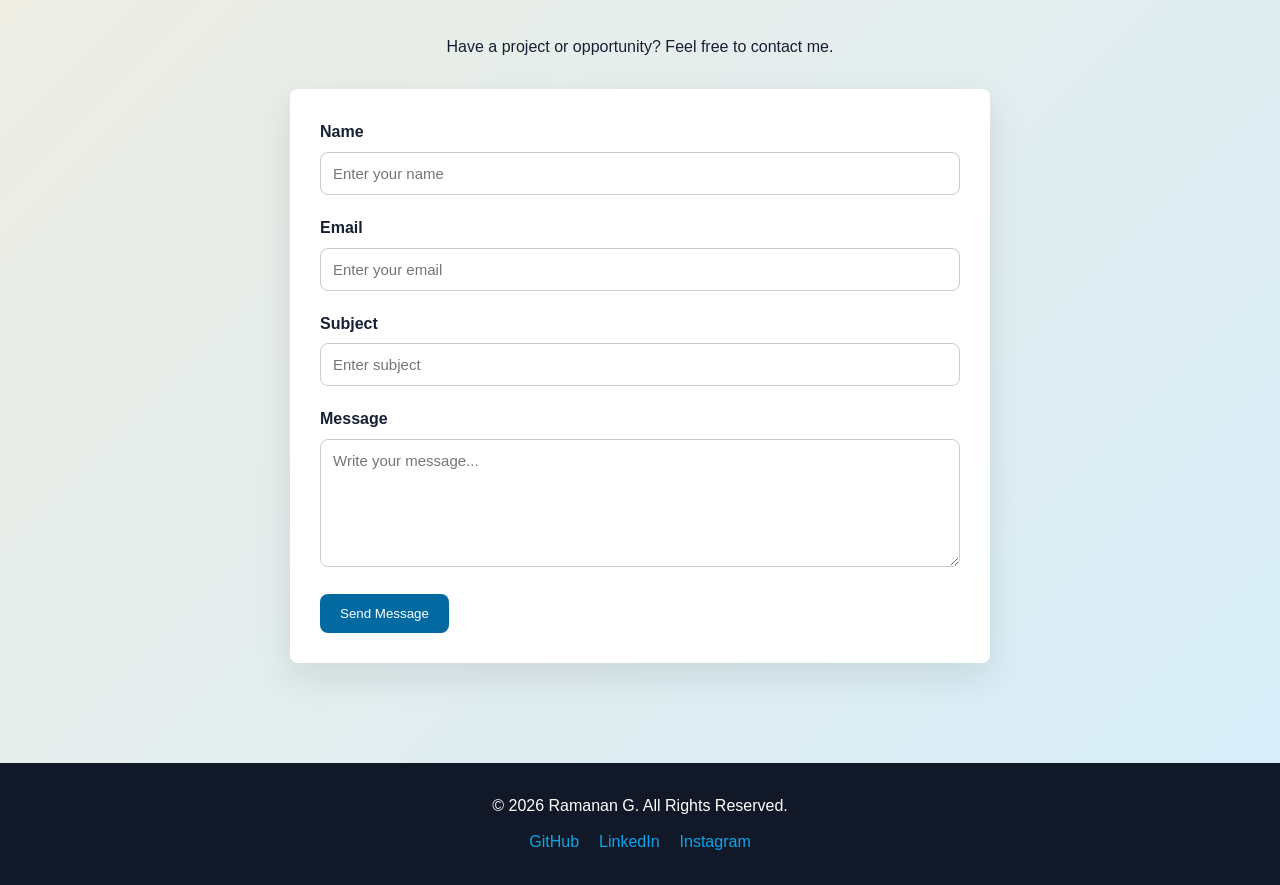
==== commit 1860d2f0: "changes in designs of skills and about me section and image of hr person in experience section" ====
--- a/Portflio/index.html
+++ b/Portflio/index.html
@@ -115,29 +115,43 @@
       <section id="about" class="section">
         <h2 class="section-title">About Me</h2>
 
-        <div class="about-container">
-          <div class="about-text reveal">
-            <p>
-              A Full stack .NET developer with a total of 2 years of
-              professional experience building web and windows application.
-            </p>
-
-            <p>
-              I work with C#, ASP.NET Core, Web API, Entity Framework, SQL,
-              HTML, CSS, JavaScript and React. I enjoy solving real-world
-              problems, learning new technologies, and building reliable,
-              user-friendly application.
-            </p>
-
-            <!-- Strong and emphasized text -->
+        <div class="about-card-grid reveal">
+          <article class="about-card about-card-feature">
+            <span class="about-chip">Developer profile</span>
+            <h3>
+              A <mark>Full stack .NET developer</mark> with 2+ years building
+              web and Windows applications.
+            </h3>
+          </article>
+
+          <article class="about-card">
+            <span class="about-chip">Core stack</span>
+            <p>
+              I work with
+              <mark>C#, ASP.NET Core, Web API, Entity Framework, SQL</mark>,
+              HTML, CSS, JavaScript and React.
+            </p>
+          </article>
+
+          <article class="about-card">
+            <span class="about-chip">Engineering mindset</span>
+            <p>
+              I enjoy <mark>solving real-world problems</mark>, learning new
+              technologies, and building reliable, user-friendly applications.
+            </p>
+          </article>
+
+          <article class="about-card">
+            <span class="about-chip">Current growth</span>
             <p>
               Currently, I am strengthening my skills in
-              <strong>React and Java</strong>
-              while expanding my <em>Full-Stack development</em> expertise.
-            </p>
-          </div>
-
-          <div class="about-info reveal">
+              <strong>React and Java</strong> while expanding my
+              <em>Full-Stack development</em> expertise.
+            </p>
+          </article>
+
+          <article class="about-card about-card-contact">
+            <span class="about-chip">Contact</span>
             <p><strong>Name:</strong> Ramanan G</p>
             <p><strong>Location:</strong> Tamil Nadu, India</p>
             <p>
@@ -147,16 +161,17 @@
                 >ramanangkofficial@gmail.com</a
               >
             </p>
-            <p><strong>Experience:</strong> 2+ Years</p>
-            <p>
-              <strong><u>Specialization</u></strong>
-            </p>
+          </article>
+
+          <article class="about-card about-card-special">
+            <span class="about-chip">Specialization</span>
             <p><strong>Primary:</strong> Full-stack .NET Development</p>
             <p>
               <strong>Secondary:</strong> Java Full-Stack Development, React
               Development
             </p>
-          </div>
+            <p><strong>Experience:</strong> 2+ Years</p>
+          </article>
         </div>
       </section>
 
@@ -167,20 +182,13 @@
         <div class="experience-stage reveal">
           <div class="viewer-scene" aria-hidden="true">
             <div class="office-window"></div>
-            <div class="office-plant"></div>
-            <div class="viewer-head"></div>
-            <div class="viewer-hair"></div>
-            <div class="viewer-neck"></div>
-            <div class="viewer-body"></div>
-            <div class="viewer-shirt"></div>
-            <div class="viewer-arm"></div>
-            <div class="viewer-folder"></div>
-            <div class="viewer-leg viewer-leg-left"></div>
-            <div class="viewer-leg viewer-leg-right"></div>
-            <div class="viewer-shoe viewer-shoe-left"></div>
-            <div class="viewer-shoe viewer-shoe-right"></div>
-            <div class="viewer-badge"></div>
-            <div class="viewer-shadow"></div>
+            <!-- <div class="office-plant"></div> -->
+            <img
+              class="viewer-person"
+              src="../image/experience-recruiter.png"
+              alt=""
+            />
+            <!-- <div class="viewer-shadow"></div> -->
           </div>
 
           <div class="tv-wrap">
@@ -376,106 +384,116 @@
       <section id="skills" class="section skills-section">
         <h2 class="section-title">My Skills</h2>
 
-        <div class="skills-container">
-          <!-- Skill Card -->
-          <article class="skill-card reveal">
-            <h3>HTML</h3>
-            <p>
-              Semantic HTML, forms, tables, links, images and page structure.
-            </p>
-
-            <div class="progress">
-              <div class="progress-bar html-progress">90%</div>
+        <div class="skills-showcase reveal">
+          <div class="skills-header">
+            <div>
+              <p class="skills-kicker">Skill evidence</p>
+              <h3>Tools I can ship with</h3>
             </div>
-          </article>
-
-          <article class="skill-card reveal">
-            <h3>CSS</h3>
-            <p>
-              Selectors, box model, Flexbox, Grid, animations and responsive
-              design.
-            </p>
-
-            <div class="progress">
-              <div class="progress-bar css-progress">80%</div>
+
+            <div class="skill-legend" aria-label="Skill experience legend">
+              <span class="skill-level level-pro">Professional experience</span>
+              <span class="skill-level level-practical"
+                >Practical experience</span
+              >
+              <span class="skill-level level-working">Working knowledge</span>
             </div>
-          </article>
-
-          <article class="skill-card reveal">
-            <h3>JavaScript</h3>
-            <p>
-              Variables, functions, arrays, DOM manipulation and event handling.
-            </p>
-
-            <div class="progress">
-              <div class="progress-bar js-progress">90%</div>
-            </div>
-          </article>
-
-          <article class="skill-card reveal">
-            <h3>.NET</h3>
-            <p>
-              ASP.NET Core, .NET Framework, ASP.NET Web API, MVC Architecture,
-              Multi-tier Architecture, Repository Pattern Enitity Framework,
-              LINQ.
-            </p>
-
-            <div class="progress">
-              <div class="progress-bar DotNET-progress">95%</div>
-            </div>
-          </article>
-
-          <article class="skill-card reveal">
-            <h3>Java</h3>
-            <p>JDBC, Hibernate, HQL, Spring Boot Framework, JPA, Maven.</p>
-
-            <div class="progress">
-              <div class="progress-bar Java-progress">90%</div>
-            </div>
-          </article>
-
-          <article class="skill-card reveal">
-            <h3>SQL</h3>
-            <p>MySQL, PostgreSQL, Oracle Database(PL/SQL).</p>
-
-            <div class="progress">
-              <div class="progress-bar SQL-progress">90%</div>
-            </div>
-          </article>
-        </div>
-
-        <!-- HTML list examples -->
-        <div class="lists">
-          <div>
-            <h3>Technical Skills</h3>
-
-            <ul>
-              <li>Frontend: HTML5, CSS3, JavaScript</li>
-              <li>
-                Dotnet: .NET Core, .NET Framework, Entity Framework, LINQ,
-                ADO.NET, ASP.NET Web API
-              </li>
-              <li>Java: Hibernate, JDBC, Spring Framework</li>
-              <li>MySQL, PostgreSQL, Oracle Database(PL/SQL)</li>
-              <li>Architecture: Three-Tier, MVC, Multi-Tier, Microservice</li>
-              <li>Design Patterns: Repository Pattern, Dependency Injection</li>
-              <li>Version Control: Git, GitHub, GitLab, TFS</li>
-              <li>Unit Testing: xUnit, NUnit,Pytest</li>
-            </ul>
-          </div>
-
-          <div>
-            <h3>Soft Skills</h3>
-
-            <ul>
-              <li>Problem Solving</li>
-              <li>Communication</li>
-              <li>Teamwork</li>
-              <li>Time Management</li>
-              <li>Leadership</li>
-              <li>Adaptability</li>
-              <li>Empathy</li>
-            </ul>
+          </div>
+
+          <div class="skills-layout">
+            <article class="skill-cluster skill-cluster-feature">
+              <p class="cluster-label">Primary strength</p>
+              <h3>Backend Development</h3>
+              <div class="skill-tags">
+                <span class="skill-tag level-pro">.NET</span>
+                <span class="skill-tag level-pro">C#</span>
+                <span class="skill-tag level-pro">ASP.NET Core</span>
+                <span class="skill-tag level-pro">Web API</span>
+                <span class="skill-tag level-pro">Entity Framework Core</span>
+                <span class="skill-tag level-pro">LINQ</span>
+                <span class="skill-tag level-practical">Java</span>
+                <span class="skill-tag level-practical">Spring Boot</span>
+                <span class="skill-tag level-practical">Hibernate</span>
+                <span class="skill-tag level-practical">JDBC</span>
+              </div>
+              <p>
+                Built production APIs, CRUD workflows, validation layers, report
+                modules, and backend integrations across professional and
+                project environments.
+              </p>
+            </article>
+
+            <article class="skill-cluster">
+              <p class="cluster-label">Data layer</p>
+              <h3>Databases & SQL</h3>
+              <div class="skill-tags">
+                <span class="skill-tag level-pro">SQL</span>
+                <span class="skill-tag level-pro">Oracle</span>
+                <span class="skill-tag level-pro">MySQL</span>
+                <span class="skill-tag level-pro">PostgreSQL</span>
+                <span class="skill-tag level-practical">PL/SQL</span>
+                <span class="skill-tag level-practical">SQLLoader</span>
+              </div>
+              <p>
+                Designed tables, optimized inserts, handled EF Core mappings,
+                and worked with structured datasets from Excel to Oracle.
+              </p>
+            </article>
+
+            <article class="skill-cluster">
+              <p class="cluster-label">Interface layer</p>
+              <h3>Frontend Development</h3>
+              <div class="skill-tags">
+                <span class="skill-tag level-working">HTML5</span>
+                <span class="skill-tag level-working">CSS3</span>
+                <span class="skill-tag level-working">JavaScript</span>
+                <span class="skill-tag level-practical">React.js</span>
+                <span class="skill-tag level-working">Bootstrap</span>
+                <span class="skill-tag level-working">jQuery</span>
+              </div>
+              <p>
+                Built responsive UI components, integrated API responses, and
+                shaped user-friendly screens for web products.
+              </p>
+            </article>
+
+            <article class="skill-cluster">
+              <p class="cluster-label">Delivery</p>
+              <h3>Tools & Quality</h3>
+              <div class="skill-tags">
+                <span class="skill-tag level-pro">Git</span>
+                <span class="skill-tag level-pro">Postman</span>
+                <span class="skill-tag level-pro">Swagger/OpenAPI</span>
+                <span class="skill-tag level-practical">Fortify</span>
+                <span class="skill-tag level-practical">Burp Suite</span>
+                <span class="skill-tag level-working">xUnit</span>
+                <span class="skill-tag level-working">NUnit</span>
+                <span class="skill-tag level-working">Pytest</span>
+              </div>
+              <p>
+                Tested APIs, documented endpoints, tracked versions, fixed
+                security issues, and supported release/regression cycles.
+              </p>
+            </article>
+
+            <article class="skill-cluster">
+              <p class="cluster-label">System thinking</p>
+              <h3>Architecture & Patterns</h3>
+              <div class="skill-tags">
+                <span class="skill-tag level-pro">MVC</span>
+                <span class="skill-tag level-pro">Repository Pattern</span>
+                <span class="skill-tag level-pro">Dependency Injection</span>
+                <span class="skill-tag level-practical"
+                  >Multi-tier Architecture</span
+                >
+                <span class="skill-tag level-practical">Microservices</span>
+                <span class="skill-tag level-practical">Windows Forms</span>
+              </div>
+              <p>
+                Comfortable organizing code into maintainable layers and
+                connecting UI, business logic, data access, and reporting.
+              </p>
+            </article>
           </div>
         </div>
       </section>
--- a/Portflio/style.css
+++ b/Portflio/style.css
@@ -442,31 +442,87 @@
    ABOUT
    ===================================================== */
 
-.about-container {
-  display: flex;
-
-  gap: 40px;
-}
-
-.about-text,
-.about-info {
-  flex: 1;
-
-  background-color: var(--surface);
-
-  padding: 25px;
-
-  border-radius: 8px;
-
-  box-shadow: 0 14px 36px rgba(15, 23, 42, 0.08);
-}
-
-.about-text p {
-  margin-bottom: 15px;
-}
-
-.about-info p {
+.about-card-grid {
+  display: grid;
+  grid-template-columns: repeat(6, 1fr);
+  gap: 18px;
+  padding: 28px;
+  border: 1px solid rgba(148, 163, 184, 0.34);
+  border-radius: 18px;
+  background:
+    radial-gradient(circle, rgba(100, 116, 139, 0.22) 1px, transparent 1.4px),
+    rgba(248, 250, 252, 0.72);
+  background-size: 18px 18px;
+  box-shadow: 0 22px 55px rgba(15, 23, 42, 0.08);
+}
+
+.about-card {
+  grid-column: span 2;
+  min-height: 190px;
+  padding: 28px;
+  border: 1px solid rgba(148, 163, 184, 0.32);
+  border-radius: 12px;
+  background-color: rgba(255, 255, 255, 0.82);
+  box-shadow: 0 12px 28px rgba(15, 23, 42, 0.08);
+  transition:
+    border-color 0.25s,
+    box-shadow 0.25s,
+    transform 0.25s;
+}
+
+.about-card:hover {
+  transform: translateY(-5px);
+  border-color: rgba(190, 24, 93, 0.38);
+  box-shadow: 0 18px 38px rgba(15, 23, 42, 0.12);
+}
+
+.about-card-feature {
+  grid-column: span 4;
+  min-height: 290px;
+}
+
+.about-card-contact,
+.about-card-special {
+  grid-column: span 3;
+}
+
+.about-chip {
+  display: inline-flex;
+  margin-bottom: 20px;
+  border-radius: 4px;
+  background-color: #be185d;
+  color: white;
+  font-size: 12px;
+  font-weight: 800;
+  padding: 5px 8px;
+}
+
+.about-card h3 {
+  color: #111827;
+  font-size: clamp(34px, 5vw, 56px);
+  line-height: 1.08;
+}
+
+.about-card p {
+  color: #303846;
+  font-size: 17px;
+  line-height: 1.7;
   margin-bottom: 10px;
+}
+
+.about-card a {
+  color: var(--primary);
+  word-break: break-word;
+}
+
+.about-card mark {
+  background: linear-gradient(
+    transparent 46%,
+    rgba(244, 114, 182, 0.5) 47% 78%,
+    transparent 79%
+  );
+  color: inherit;
+  padding: 0 4px;
 }
 
 /* =====================================================
@@ -538,7 +594,7 @@
   box-shadow: 0 14px 30px rgba(15, 23, 42, 0.12);
 }
 
-.office-plant {
+/* .office-plant {
   position: absolute;
   left: 160px;
   bottom: 86px;
@@ -561,157 +617,28 @@
     16px 2px,
     -11px 24px,
     5px 74px;
-}
-
-.viewer-head {
+} */
+
+.viewer-person {
   position: absolute;
-  left: 76px;
-  top: 142px;
-  width: 64px;
-  height: 74px;
-  border-radius: 50%;
-  background:
-    radial-gradient(
-      circle at 68% 40%,
-      rgba(255, 255, 255, 0.3) 0 4px,
-      transparent 5px
-    ),
-    linear-gradient(135deg, #b77952, #8f5339 70%);
-  box-shadow:
-    inset -12px -8px 16px rgba(88, 45, 28, 0.22),
-    0 16px 24px rgba(15, 23, 42, 0.16);
-}
-
-.viewer-hair {
+  left: -38px;
+  bottom: 22px;
+  z-index: 2;
+  width: 300px;
+  max-width: none;
+  /* filter: drop-shadow(0 28px 28px rgba(15, 23, 42, 0.2)); */
+}
+
+/* .viewer-shadow {
   position: absolute;
-  left: 72px;
-  top: 132px;
-  width: 74px;
-  height: 42px;
-  border-radius: 48px 48px 18px 18px;
-  background: linear-gradient(135deg, #172033, #0f172a);
-}
-
-.viewer-neck {
-  position: absolute;
-  left: 97px;
-  top: 204px;
-  width: 28px;
+  left: 12px;
+  right: -8px;
+  bottom: 8px;
   height: 34px;
-  background: linear-gradient(135deg, #a86445, #8f5339);
-}
-
-.viewer-body {
-  position: absolute;
-  left: 45px;
-  top: 226px;
-  width: 132px;
-  height: 172px;
-  border-radius: 36px 36px 14px 14px;
-  background:
-    linear-gradient(
-      105deg,
-      transparent 0 45%,
-      rgba(255, 255, 255, 0.13) 46% 48%,
-      transparent 49%
-    ),
-    linear-gradient(145deg, #1e293b, #0f172a);
-  box-shadow: 0 28px 55px rgba(15, 23, 42, 0.2);
-}
-
-.viewer-shirt {
-  position: absolute;
-  left: 92px;
-  top: 232px;
-  width: 42px;
-  height: 112px;
-  clip-path: polygon(0 0, 100% 0, 70% 100%, 30% 100%);
-  background: linear-gradient(#f8fafc, #dbeafe);
-}
-
-.viewer-arm {
-  position: absolute;
-  left: 132px;
-  top: 250px;
-  width: 94px;
-  height: 30px;
-  border-radius: 999px;
-  background: linear-gradient(90deg, #0f172a, #1e293b 58%, #9a5b3f 60%);
-  transform: rotate(-10deg);
-  transform-origin: left center;
-}
-
-.viewer-folder {
-  position: absolute;
-  left: 154px;
-  top: 283px;
-  width: 78px;
-  height: 54px;
-  border-radius: 6px;
-  background:
-    linear-gradient(90deg, rgba(255, 255, 255, 0.22), transparent 42%),
-    #f59e0b;
-  box-shadow: 0 12px 22px rgba(15, 23, 42, 0.16);
-  transform: rotate(-8deg);
-}
-
-.viewer-leg {
-  position: absolute;
-  top: 386px;
-  width: 34px;
-  height: 98px;
-  border-radius: 0 0 16px 16px;
-  background: linear-gradient(#1e293b, #111827);
-}
-
-.viewer-leg-left {
-  left: 72px;
-  transform: rotate(4deg);
-}
-
-.viewer-leg-right {
-  left: 120px;
-  transform: rotate(-4deg);
-}
-
-.viewer-shoe {
-  position: absolute;
-  bottom: 26px;
-  width: 58px;
-  height: 18px;
-  border-radius: 999px;
-  background: #0f172a;
-}
-
-.viewer-shoe-left {
-  left: 55px;
-}
-
-.viewer-shoe-right {
-  left: 113px;
-}
-
-.viewer-badge {
-  position: absolute;
-  left: 126px;
-  top: 260px;
-  width: 18px;
-  height: 24px;
-  border-radius: 4px;
-  background: linear-gradient(#38bdf8 0 28%, #f8fafc 29% 100%);
-  box-shadow: 0 0 0 3px rgba(255, 255, 255, 0.18);
-}
-
-.viewer-shadow {
-  position: absolute;
-  left: 36px;
-  right: 24px;
-  bottom: 8px;
-  height: 28px;
   border-radius: 50%;
   background: rgba(15, 23, 42, 0.14);
   filter: blur(4px);
-}
+} */
 
 .tv-wrap {
   position: relative;
@@ -990,131 +917,196 @@
 
 .skills-section {
   background:
+    radial-gradient(
+      circle at 8% 24%,
+      rgba(34, 197, 94, 0.18),
+      transparent 18rem
+    ),
+    radial-gradient(
+      circle at 92% 18%,
+      rgba(14, 165, 233, 0.18),
+      transparent 20rem
+    ),
     linear-gradient(135deg, rgba(14, 165, 233, 0.12), rgba(15, 118, 110, 0.08)),
     #eef6fb;
 
   max-width: 100%;
 }
 
-.skills-container {
+.skills-showcase {
+  position: relative;
   max-width: 1100px;
-
   margin: auto;
-
+  padding: 28px;
+  border: 1px solid rgba(148, 163, 184, 0.26);
+  border-radius: 18px;
+  background:
+    linear-gradient(rgba(255, 255, 255, 0.74), rgba(255, 255, 255, 0.74)),
+    radial-gradient(circle, rgba(15, 23, 42, 0.16) 1px, transparent 1.4px);
+  background-size:
+    100% 100%,
+    20px 20px;
+  box-shadow: 0 24px 58px rgba(15, 23, 42, 0.1);
+  overflow: hidden;
+}
+
+.skills-showcase::before,
+.skills-showcase::after {
+  content: "";
+  position: absolute;
+  width: 190px;
+  height: 190px;
+  border-radius: 50%;
+  filter: blur(2px);
+  pointer-events: none;
+}
+
+.skills-showcase::before {
+  left: -84px;
+  top: 120px;
+  background: radial-gradient(
+    circle,
+    rgba(34, 197, 94, 0.24) 0 2px,
+    transparent 2.4px
+  );
+  background-size: 8px 8px;
+}
+
+.skills-showcase::after {
+  right: -74px;
+  bottom: 36px;
+  background: radial-gradient(
+    circle,
+    rgba(14, 165, 233, 0.25) 0 2px,
+    transparent 2.4px
+  );
+  background-size: 8px 8px;
+}
+
+.skills-header {
+  position: relative;
+  z-index: 1;
   display: grid;
-
-  grid-template-columns: repeat(3, 1fr);
-
-  gap: 25px;
-}
-
-.skill-card {
-  background-color: var(--surface);
-
-  padding: 25px;
-
-  border: 1px solid rgba(219, 228, 239, 0.9);
-
-  border-radius: 8px;
-
-  box-shadow: 0 12px 30px rgba(15, 23, 42, 0.08);
-
+  grid-template-columns: minmax(0, 1fr) auto;
+  align-items: start;
+  gap: 28px;
+  margin-bottom: 26px;
+}
+
+.skills-kicker,
+.cluster-label {
+  color: var(--accent);
+  font-size: 13px;
+  font-weight: 800;
+  margin-bottom: 8px;
+  text-transform: uppercase;
+}
+
+.skills-header h3 {
+  color: var(--ink);
+  font-size: clamp(38px, 5vw, 64px);
+  line-height: 1;
+}
+
+.skill-legend {
+  display: flex;
+  flex-wrap: wrap;
+  justify-content: flex-end;
+  gap: 10px;
+  max-width: 470px;
+}
+
+.skill-level,
+.skill-tag {
+  display: inline-flex;
+  align-items: center;
+  width: fit-content;
+  border-radius: 999px;
+  font-weight: 800;
+  line-height: 1;
+}
+
+.skill-level {
+  padding: 9px 12px;
+  font-size: 12px;
+}
+
+.skills-layout {
+  position: relative;
+  z-index: 1;
+  display: grid;
+  grid-template-columns: repeat(6, 1fr);
+  gap: 18px;
+}
+
+.skill-cluster {
+  grid-column: span 3;
+  min-height: 300px;
+  padding: 28px;
+  border: 1px solid rgba(148, 163, 184, 0.28);
+  border-radius: 12px;
+  background-color: rgba(255, 255, 255, 0.86);
+  box-shadow: 0 14px 34px rgba(15, 23, 42, 0.08);
   transition:
-    transform 0.3s,
-    box-shadow 0.3s,
-    border-color 0.3s;
-}
-
-.skill-card:hover {
-  transform: translateY(-7px);
-  border-color: rgba(14, 165, 233, 0.55);
-  box-shadow: 0 18px 42px rgba(15, 23, 42, 0.14);
-}
-
-.skill-card h3,
+    border-color 0.25s,
+    box-shadow 0.25s,
+    transform 0.25s;
+}
+
+.skill-cluster-feature {
+  grid-column: span 6;
+  min-height: 340px;
+}
+
+.skill-cluster:hover {
+  transform: translateY(-5px);
+  border-color: rgba(14, 165, 233, 0.45);
+  box-shadow: 0 20px 48px rgba(15, 23, 42, 0.14);
+}
+
+.skill-cluster h3 {
+  color: var(--primary);
+  font-size: clamp(28px, 4vw, 44px);
+  line-height: 1.08;
+  margin-bottom: 18px;
+}
+
+.skill-cluster p:last-child {
+  color: var(--muted);
+  font-size: 17px;
+  line-height: 1.65;
+  margin-top: 22px;
+}
+
+.skill-tags {
+  display: flex;
+  flex-wrap: wrap;
+  gap: 12px;
+}
+
+.skill-tag {
+  padding: 11px 14px;
+  font-size: 15px;
+}
+
+.level-pro {
+  background-color: rgba(187, 247, 208, 0.82);
+  color: #047857;
+}
+
+.level-practical {
+  background-color: rgba(219, 234, 254, 0.9);
+  color: #0369a1;
+}
+
+.level-working {
+  background-color: rgba(229, 231, 235, 0.95);
+  color: #27272a;
+}
+
 .project-card h3 {
   color: var(--primary);
-
   margin-bottom: 10px;
-}
-
-/* Progress bar */
-
-.progress {
-  width: 100%;
-
-  height: 25px;
-
-  background-color: #e5e7eb;
-
-  border-radius: 20px;
-
-  margin-top: 15px;
-
-  overflow: hidden;
-}
-
-.progress-bar {
-  height: 100%;
-
-  background: linear-gradient(90deg, var(--primary), var(--accent));
-
-  color: white;
-
-  text-align: right;
-
-  padding-right: 10px;
-
-  font-size: 13px;
-
-  line-height: 25px;
-}
-
-.html-progress {
-  width: 90%;
-}
-
-.css-progress {
-  width: 80%;
-}
-
-.js-progress {
-  width: 90%;
-}
-
-.DotNET-progress {
-  width: 95%;
-}
-
-.Java-progress {
-  width: 90%;
-}
-
-.SQL-progress {
-  width: 90%;
-}
-
-/* Lists */
-
-.lists {
-  max-width: 1100px;
-
-  margin: 40px auto 0;
-
-  display: flex;
-
-  justify-content: space-around;
-
-  gap: 40px;
-}
-
-.lists h3 {
-  margin-bottom: 10px;
-}
-
-.lists ul,
-.lists ol {
-  padding-left: 25px;
 }
 
 /* =====================================================
@@ -1360,15 +1352,38 @@
   color: white;
 }
 
-body.dark-mode .about-text,
-body.dark-mode .about-info,
-body.dark-mode .skill-card,
+body.dark-mode .about-card,
+body.dark-mode .skills-showcase,
+body.dark-mode .skill-cluster,
 body.dark-mode .project-card,
 body.dark-mode .contact-form,
 body.dark-mode table {
   background-color: var(--surface);
 
   color: #e5e7eb;
+}
+
+body.dark-mode .skills-showcase {
+  background:
+    linear-gradient(rgba(15, 23, 42, 0.72), rgba(15, 23, 42, 0.72)),
+    radial-gradient(circle, rgba(148, 163, 184, 0.18) 1px, transparent 1.4px);
+  background-size:
+    100% 100%,
+    20px 20px;
+  border-color: #334155;
+}
+
+body.dark-mode .about-card-grid {
+  background:
+    radial-gradient(circle, rgba(148, 163, 184, 0.22) 1px, transparent 1.4px),
+    rgba(15, 23, 42, 0.48);
+  background-size: 18px 18px;
+  border-color: #334155;
+}
+
+body.dark-mode .about-card h3,
+body.dark-mode .about-card p {
+  color: #f8fafc;
 }
 body.dark-mode tr:nth-child(even) {
   background-color: #c4cad3;
@@ -1477,8 +1492,18 @@
     justify-content: center;
   }
 
-  .about-container {
-    flex-direction: column;
+  .about-card-grid {
+    grid-template-columns: repeat(2, 1fr);
+  }
+
+  .about-card,
+  .about-card-contact,
+  .about-card-special {
+    grid-column: span 1;
+  }
+
+  .about-card-feature {
+    grid-column: span 2;
   }
 
   .experience-stage {
@@ -1508,9 +1533,21 @@
     grid-column: 1;
   }
 
-  .skills-container,
   .project-container {
     grid-template-columns: 1fr 1fr;
+  }
+
+  .skills-header {
+    grid-template-columns: 1fr;
+  }
+
+  .skill-legend {
+    justify-content: flex-start;
+  }
+
+  .skill-cluster,
+  .skill-cluster-feature {
+    grid-column: span 6;
   }
 
   .availability-card {
@@ -1555,9 +1592,55 @@
     min-width: auto;
   }
 
-  .skills-container,
   .project-container {
     grid-template-columns: 1fr;
+  }
+
+  .skills-showcase {
+    padding: 16px;
+    border-radius: 14px;
+  }
+
+  .skills-header h3 {
+    font-size: 36px;
+  }
+
+  .skill-cluster {
+    min-height: auto;
+    padding: 22px;
+  }
+
+  .skill-cluster h3 {
+    font-size: 28px;
+  }
+
+  .skill-tag {
+    font-size: 13px;
+    padding: 10px 12px;
+  }
+
+  .about-card-grid {
+    grid-template-columns: 1fr;
+    gap: 14px;
+    padding: 14px;
+    border-radius: 14px;
+  }
+
+  .about-card,
+  .about-card-feature,
+  .about-card-contact,
+  .about-card-special {
+    grid-column: 1;
+    min-height: auto;
+    padding: 22px;
+  }
+
+  .about-card h3 {
+    font-size: 34px;
+  }
+
+  .about-card p {
+    font-size: 15px;
   }
 
   .experience-stage {
@@ -1620,10 +1703,6 @@
     font-size: 30px;
   }
 
-  .lists {
-    flex-direction: column;
-  }
-
   .hero-buttons {
     flex-direction: column;
   }
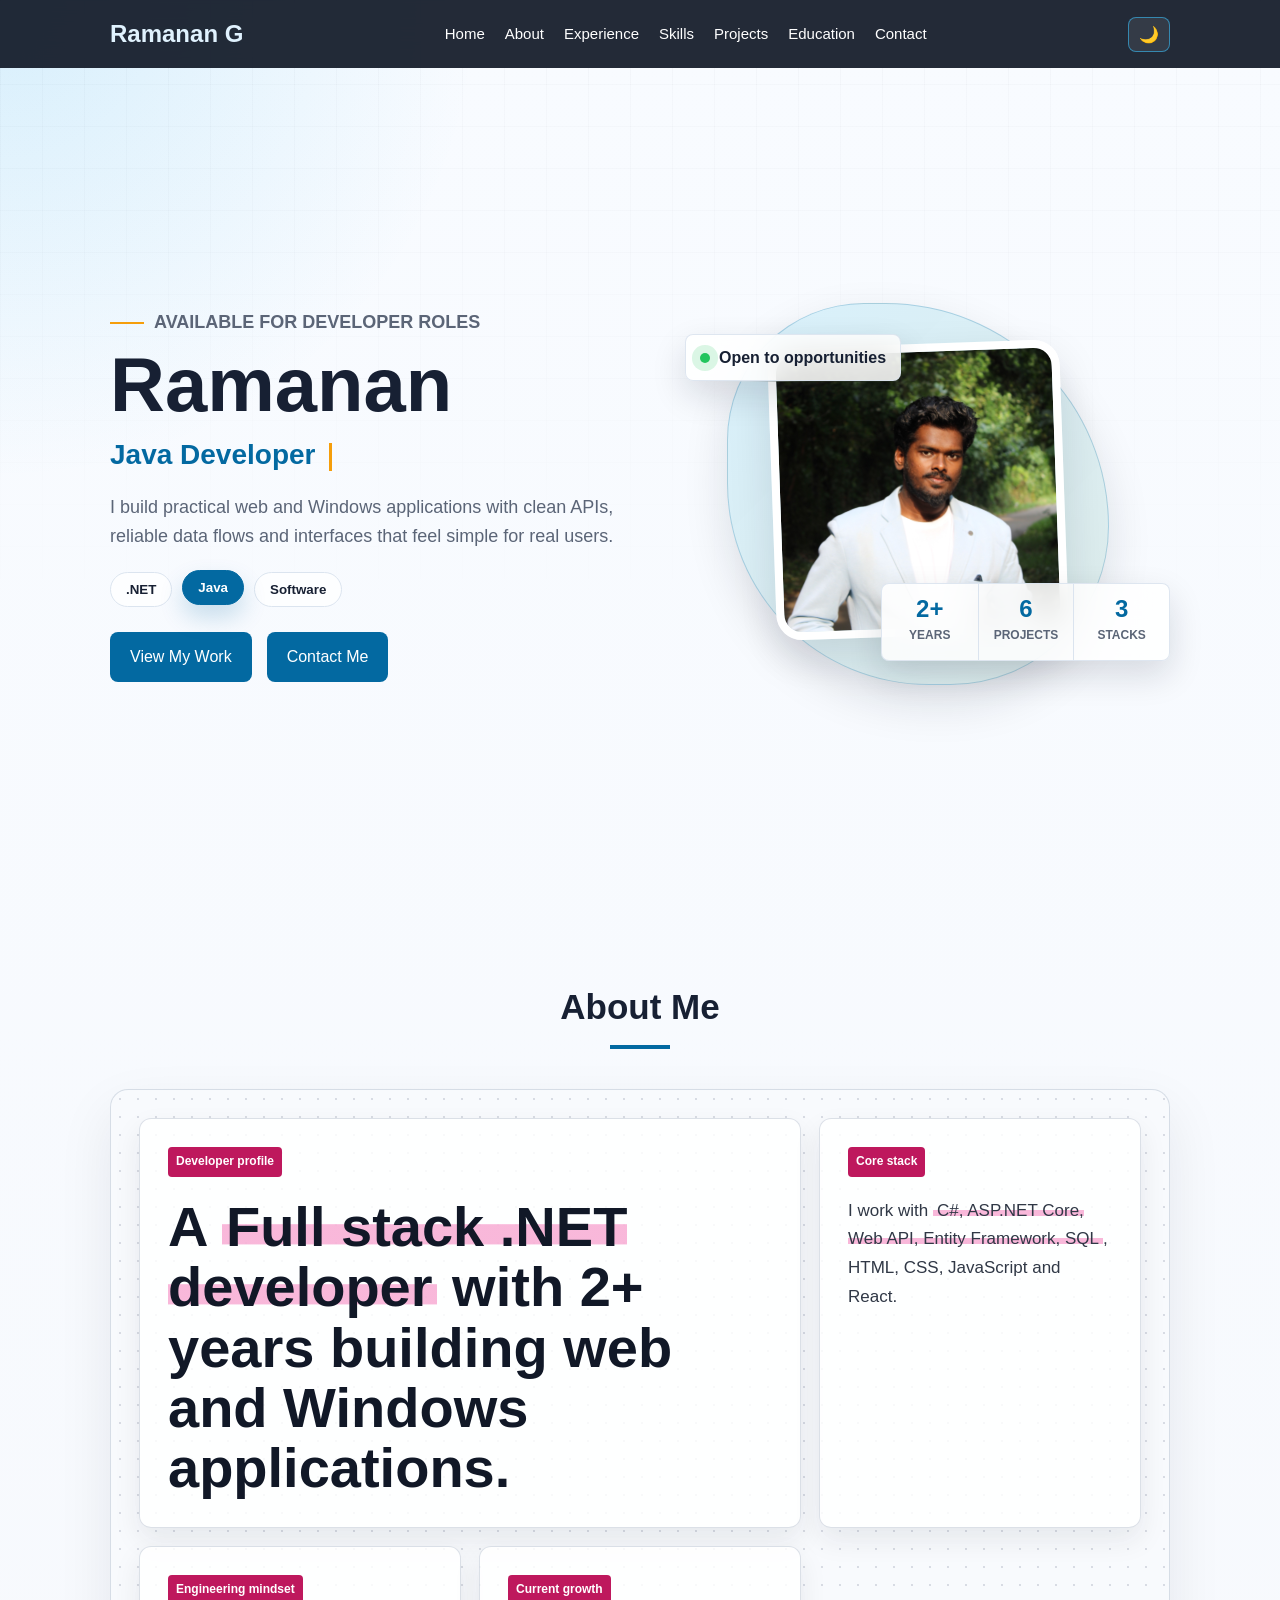
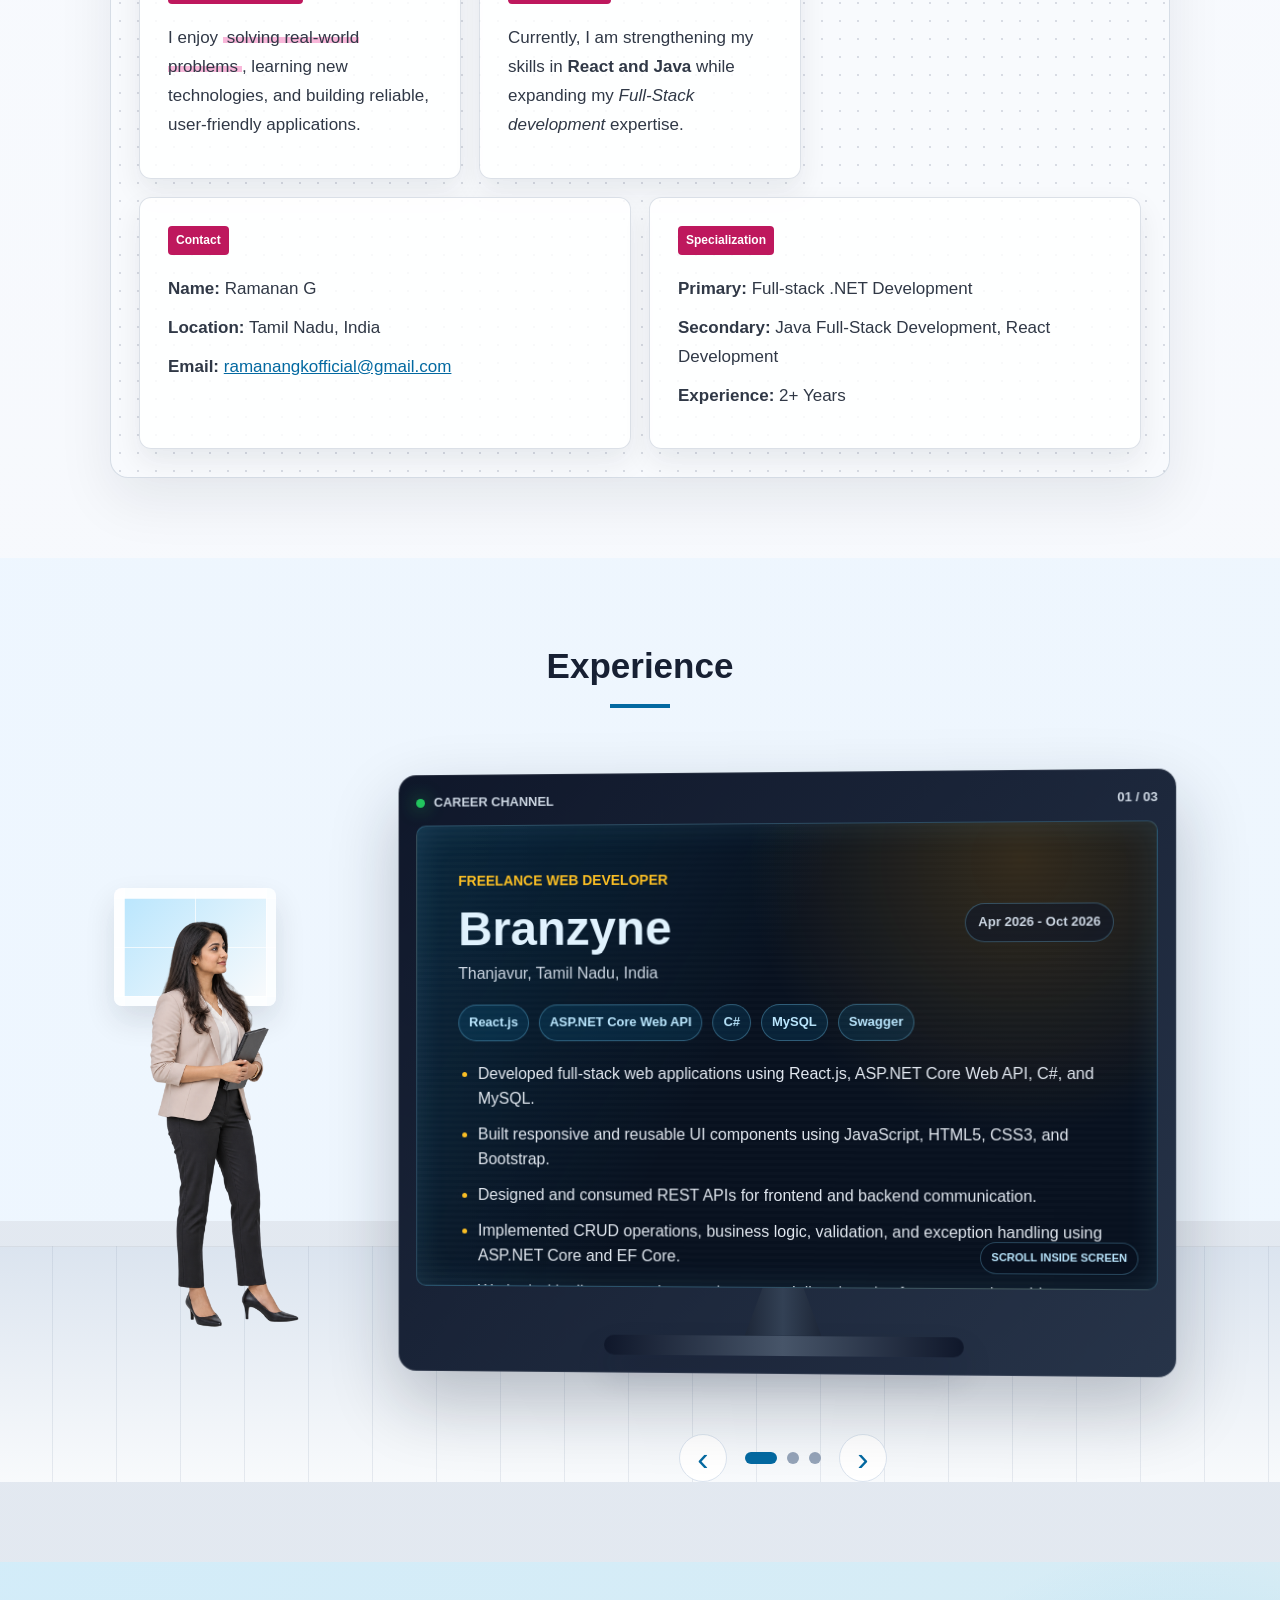
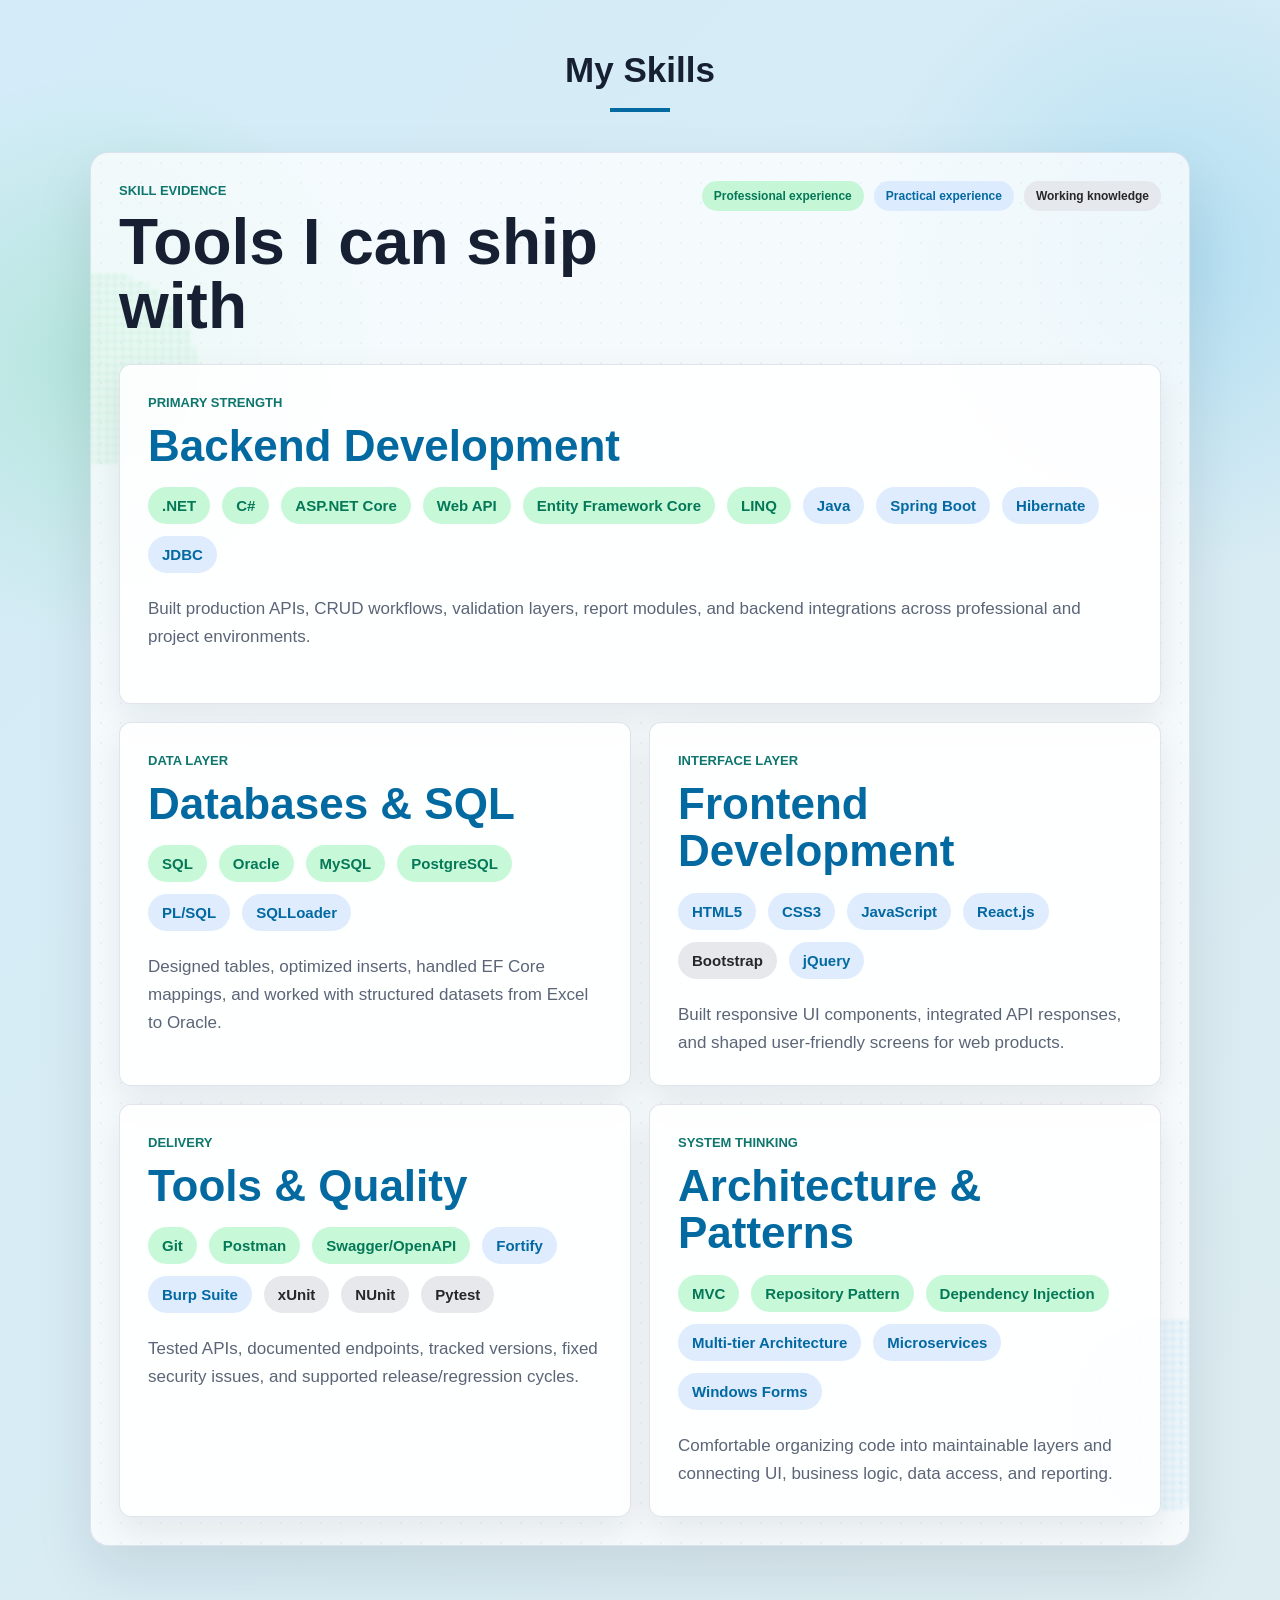
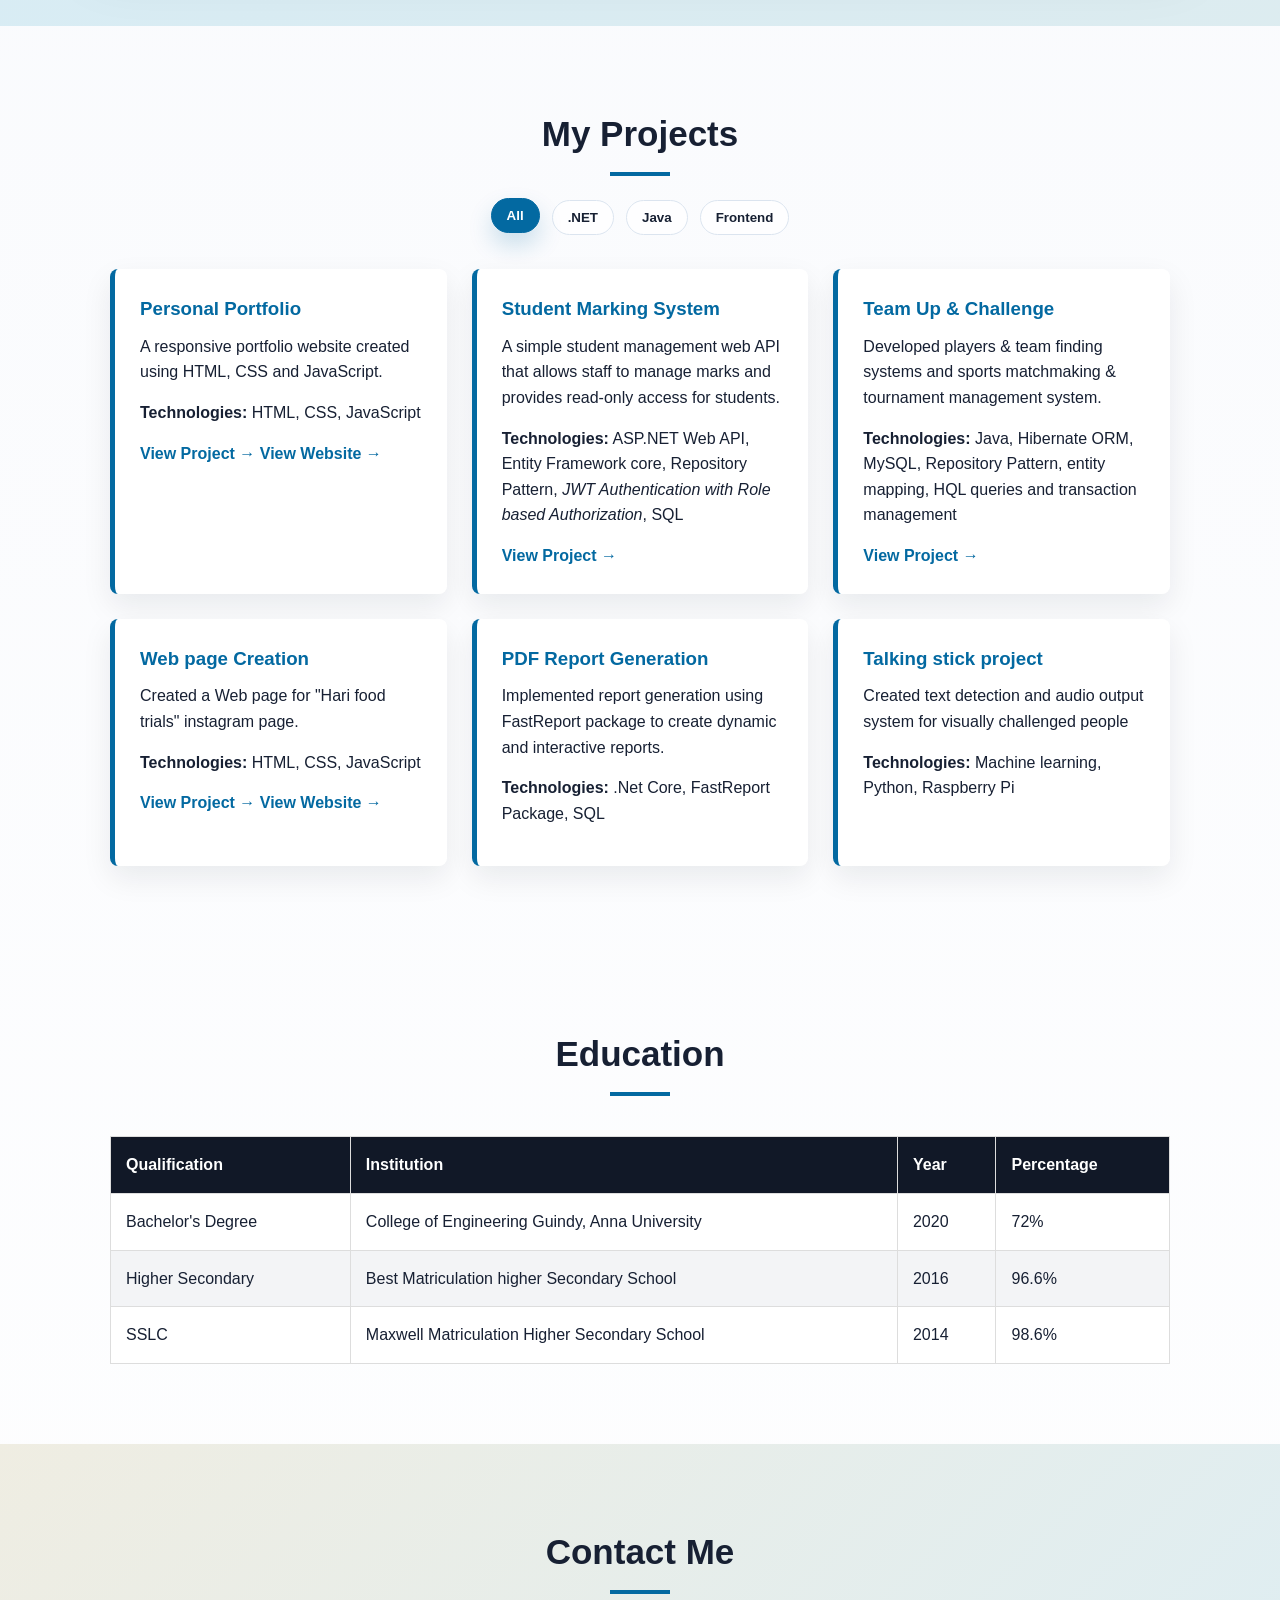
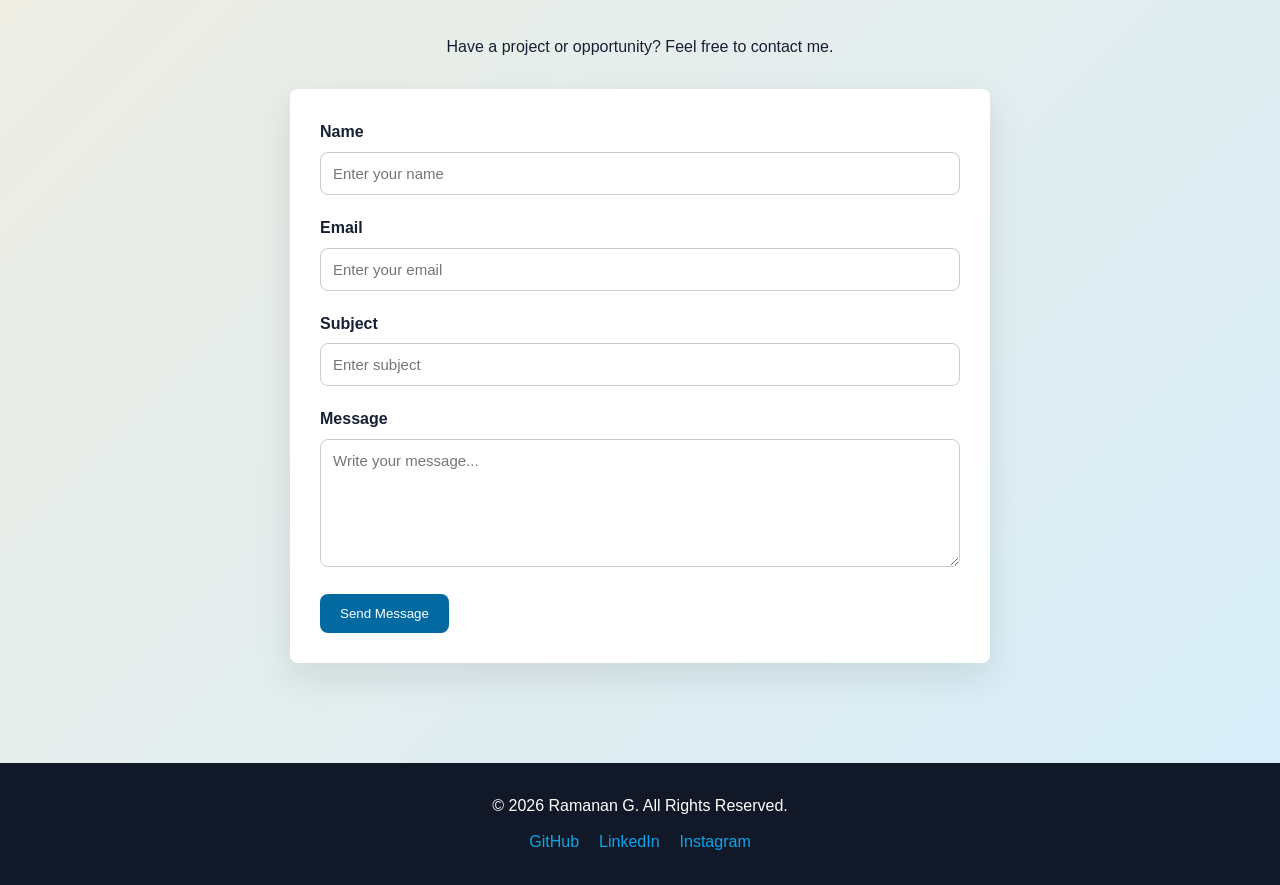
==== commit bb898e69: "changed skill level for html,css, js" ====
--- a/Portflio/index.html
+++ b/Portflio/index.html
@@ -444,12 +444,12 @@
               <p class="cluster-label">Interface layer</p>
               <h3>Frontend Development</h3>
               <div class="skill-tags">
-                <span class="skill-tag level-working">HTML5</span>
-                <span class="skill-tag level-working">CSS3</span>
-                <span class="skill-tag level-working">JavaScript</span>
+                <span class="skill-tag level-practical">HTML5</span>
+                <span class="skill-tag level-practical">CSS3</span>
+                <span class="skill-tag level-practical">JavaScript</span>
                 <span class="skill-tag level-practical">React.js</span>
                 <span class="skill-tag level-working">Bootstrap</span>
-                <span class="skill-tag level-working">jQuery</span>
+                <span class="skill-tag level-practical">jQuery</span>
               </div>
               <p>
                 Built responsive UI components, integrated API responses, and
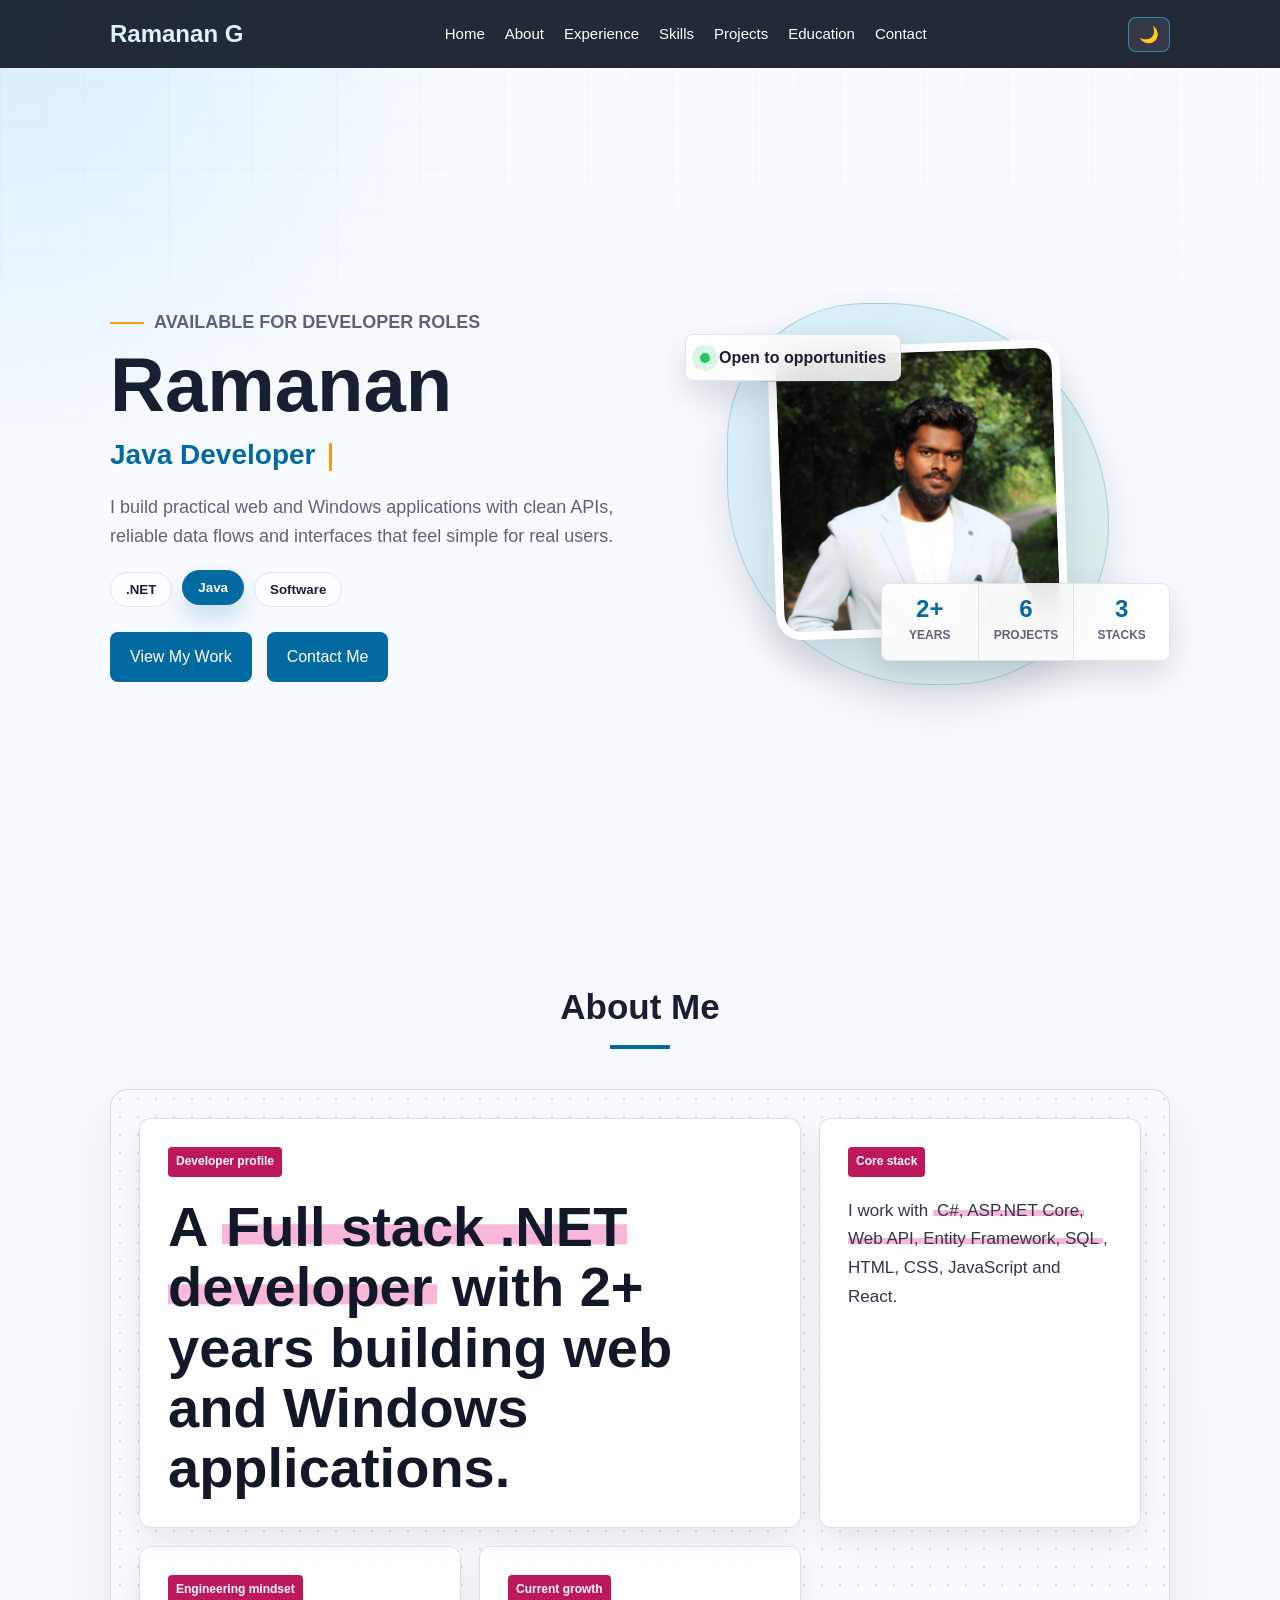
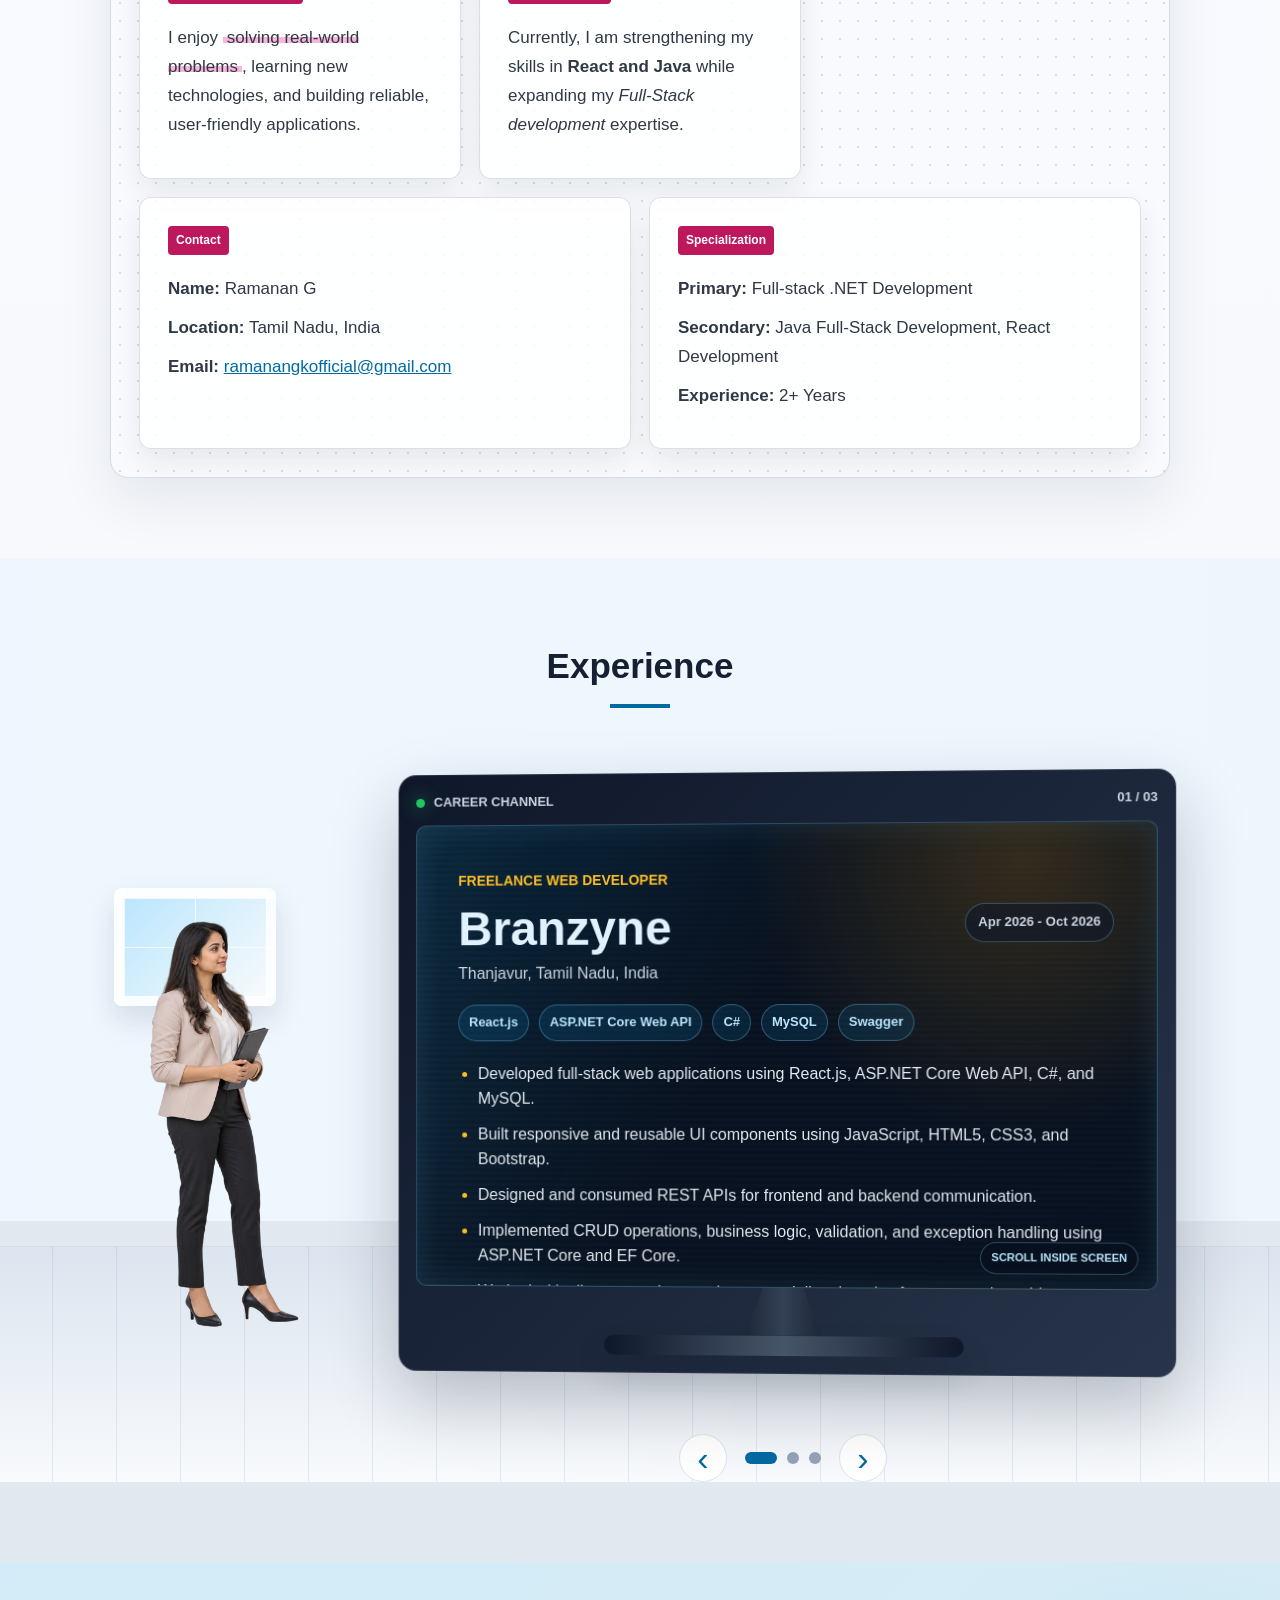
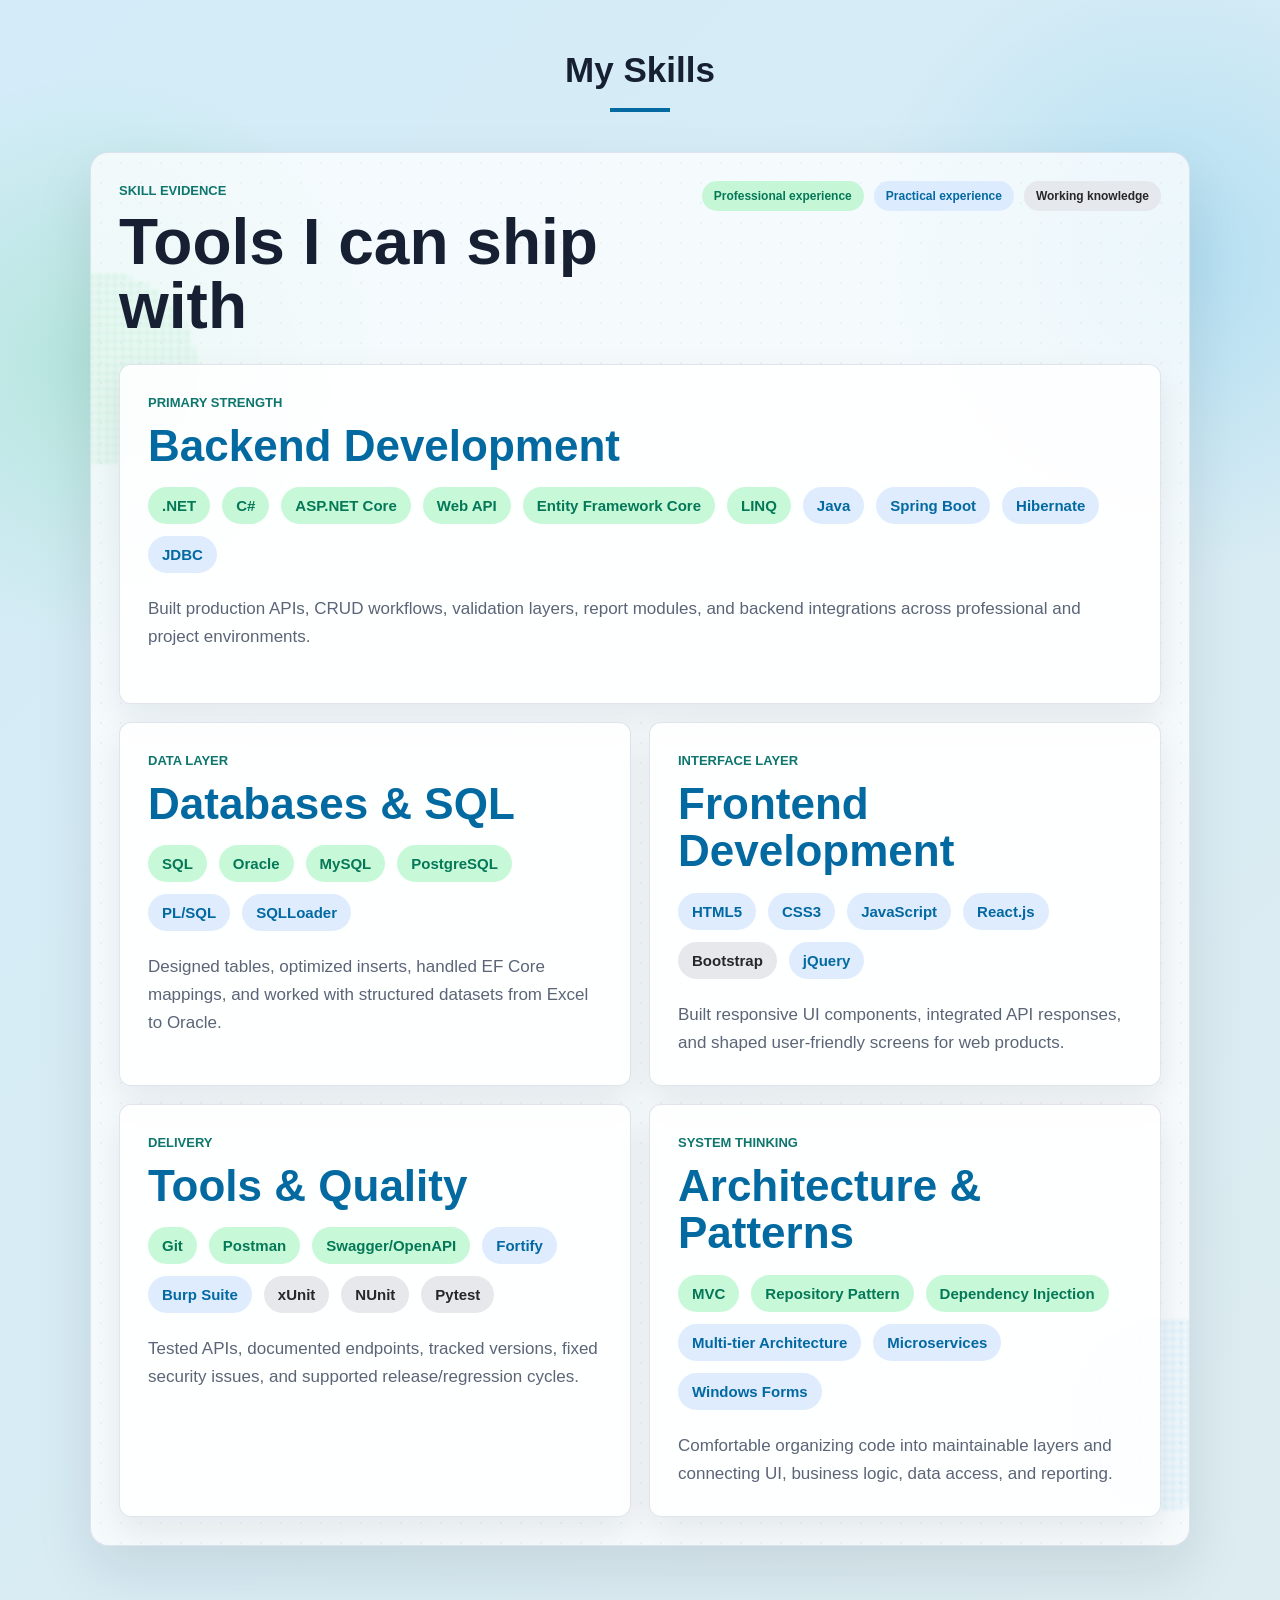
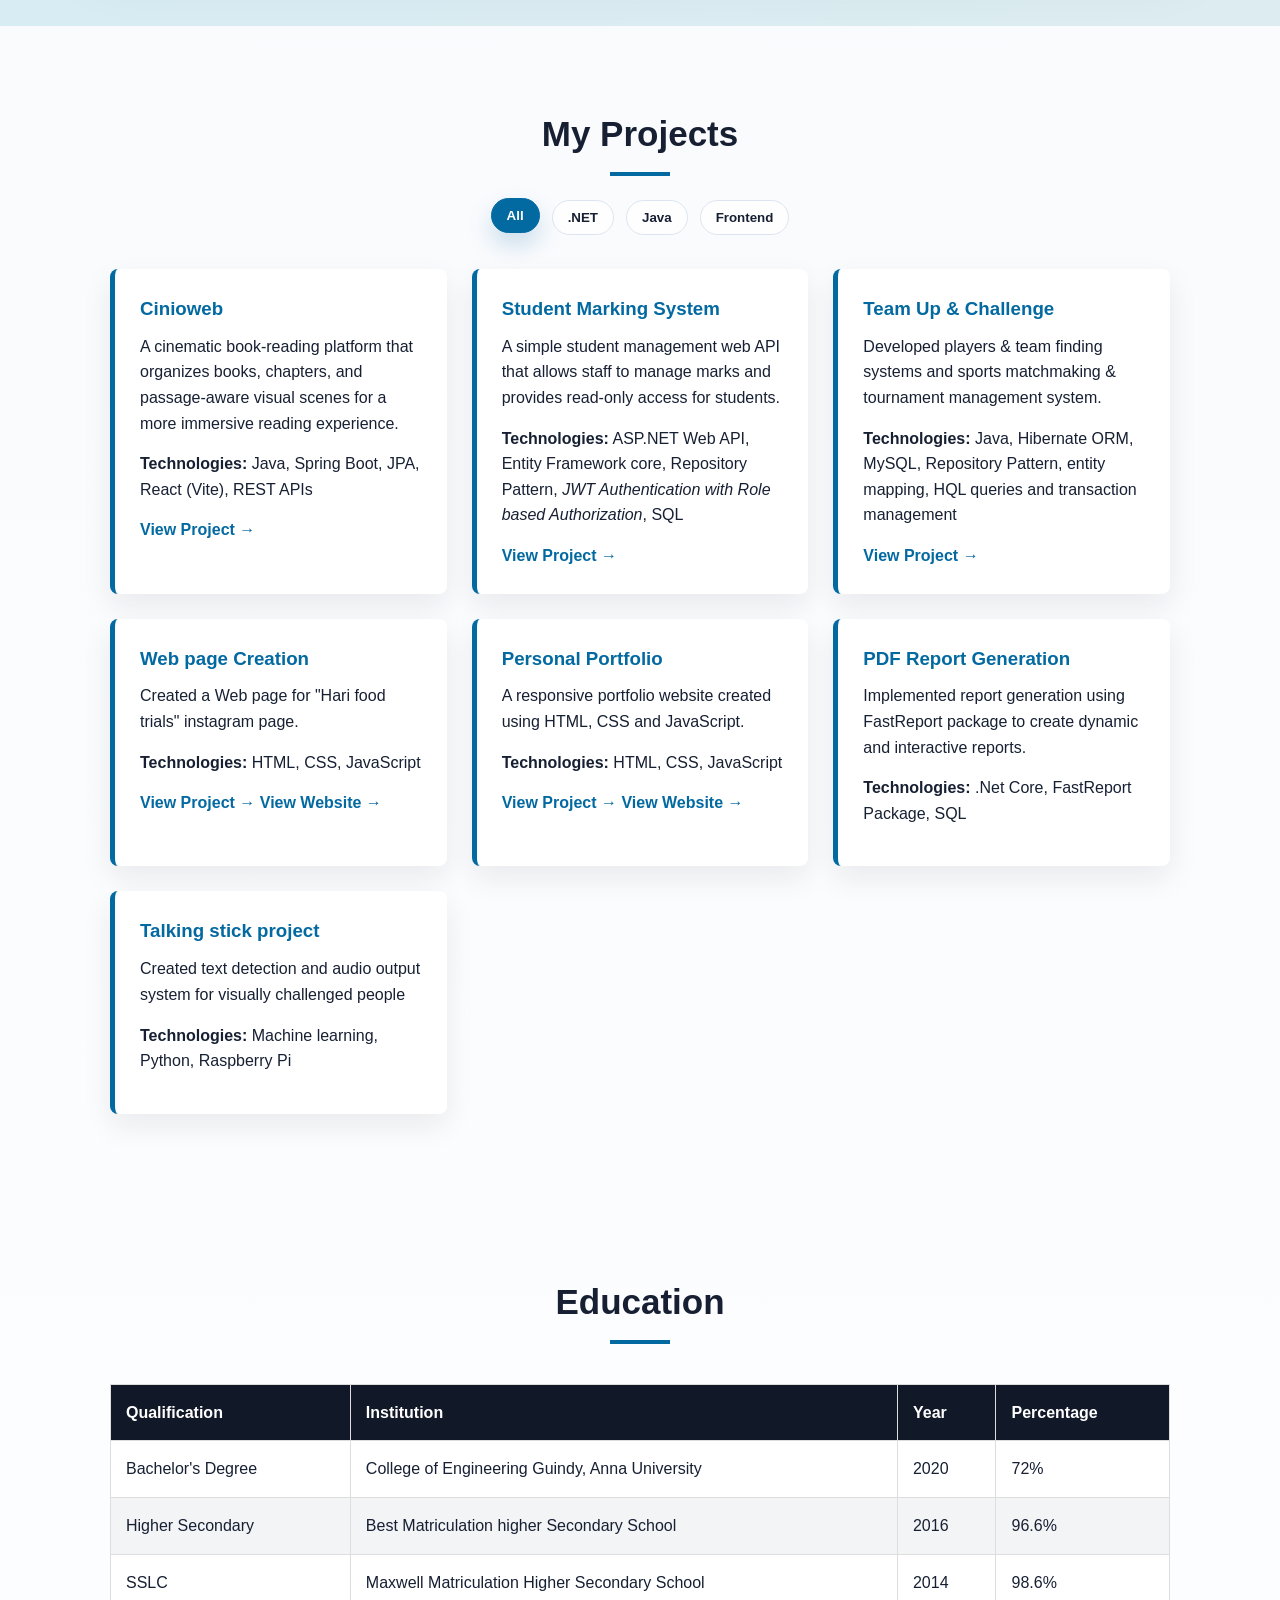
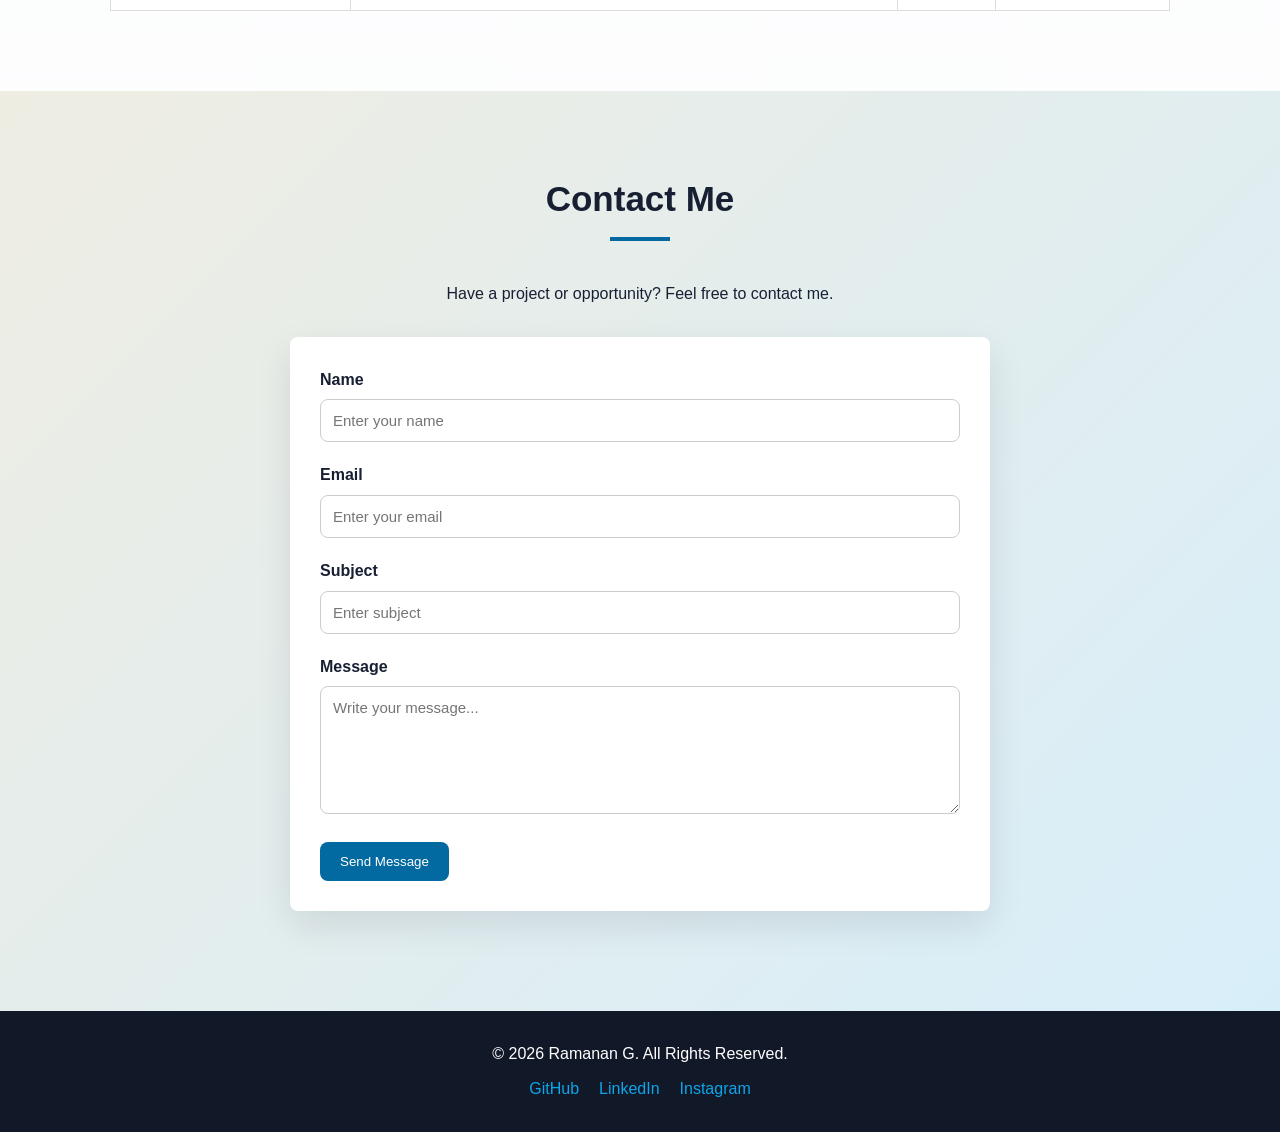
==== commit 30c51cb0: "added cinioweb project in project section" ====
--- a/Portflio/index.html
+++ b/Portflio/index.html
@@ -518,6 +518,102 @@
         </div>
 
         <div class="project-container">
+          <article class="project-card reveal" data-category="java">
+            <h3>Cinioweb</h3>
+
+            <p>
+              A cinematic book-reading platform that organizes books, chapters,
+              and passage-aware visual scenes for a more immersive reading
+              experience.
+            </p>
+
+            <p>
+              <strong>Technologies:</strong>
+              Java, Spring Boot, JPA, React (Vite), REST APIs
+            </p>
+
+            <a
+              href="https://github.com/RamananTj/cinioweb"
+              class="project-link"
+              target="_blank"
+              rel="noopener noreferrer"
+            >
+              View Project →
+            </a>
+          </article>
+
+          <article class="project-card reveal" data-category="dotnet">
+            <h3>Student Marking System</h3>
+
+            <p>
+              A simple student management web API that allows staff to manage
+              marks and provides read-only access for students.
+            </p>
+
+            <p>
+              <strong>Technologies:</strong>
+              ASP.NET Web API, Entity Framework core, Repository Pattern,
+              <i>JWT Authentication with Role based Authorization</i>, SQL
+            </p>
+
+            <a
+              href="https://github.com/RamananTj/Student-marking-system"
+              class="project-link"
+              target="_blank"
+            >
+              View Project →
+            </a>
+          </article>
+
+          <article class="project-card reveal" data-category="java">
+            <h3>Team Up & Challenge</h3>
+
+            <p>
+              Developed players & team finding systems and sports matchmaking &
+              tournament management system.
+            </p>
+
+            <p>
+              <strong>Technologies:</strong>
+              Java, Hibernate ORM, MySQL, Repository Pattern, entity mapping,
+              HQL queries and transaction management
+            </p>
+
+            <a
+              href="https://github.com/RamananTj/teamUp-and-challenge"
+              class="project-link"
+              target="_blank"
+            >
+              View Project →
+            </a>
+          </article>
+
+          <article class="project-card reveal" data-category="frontend">
+            <h3>Web page Creation</h3>
+
+            <p>Created a Web page for "Hari food trials" instagram page.</p>
+
+            <p>
+              <strong>Technologies:</strong>
+              HTML, CSS, JavaScript
+            </p>
+
+            <a
+              href="https://github.com/RamananTj/HariFoodTrials"
+              class="project-link"
+              target="_blank"
+            >
+              View Project →
+            </a>
+            <a
+              href="https://ramanantj.neocities.org/Hari%20food%20trial/"
+              class="project-link"
+              target="_blank"
+            >
+              View Website →
+            </a>
+          </article>
+
           <article class="project-card reveal" data-category="frontend">
             <h3>Personal Portfolio</h3>
 
@@ -534,78 +630,11 @@
             <a
               href="https://github.com/RamananTj/Portfolio"
               class="project-link"
+              target="_blank"
             >
               View Project →
             </a>
             <a href="#" class="project-link"> View Website → </a>
-          </article>
-
-          <article class="project-card reveal" data-category="dotnet">
-            <h3>Student Marking System</h3>
-
-            <p>
-              A simple student management web API that allows staff to manage
-              marks and provides read-only access for students.
-            </p>
-
-            <p>
-              <strong>Technologies:</strong>
-              ASP.NET Web API, Entity Framework core, Repository Pattern,
-              <i>JWT Authentication with Role based Authorization</i>, SQL
-            </p>
-
-            <a
-              href="https://github.com/RamananTj/Student-marking-system"
-              class="project-link"
-            >
-              View Project →
-            </a>
-          </article>
-
-          <article class="project-card reveal" data-category="java">
-            <h3>Team Up & Challenge</h3>
-
-            <p>
-              Developed players & team finding systems and sports matchmaking &
-              tournament management system.
-            </p>
-
-            <p>
-              <strong>Technologies:</strong>
-              Java, Hibernate ORM, MySQL, Repository Pattern, entity mapping,
-              HQL queries and transaction management
-            </p>
-
-            <a
-              href="https://github.com/RamananTj/teamUp-and-challenge"
-              class="project-link"
-            >
-              View Project →
-            </a>
-          </article>
-
-          <article class="project-card reveal" data-category="frontend">
-            <h3>Web page Creation</h3>
-
-            <p>Created a Web page for "Hari food trials" instagram page.</p>
-
-            <p>
-              <strong>Technologies:</strong>
-              HTML, CSS, JavaScript
-            </p>
-
-            <a
-              href="https://github.com/RamananTj/HariFoodTrials"
-              class="project-link"
-            >
-              View Project →
-            </a>
-            <a
-              href="https://ramanantj.neocities.org/Hari%20Food%20Trail1/harifoodtrial"
-              class="project-link"
-            >
-              View Website →
-            </a>
           </article>
 
           <article class="project-card reveal" data-category="dotnet">
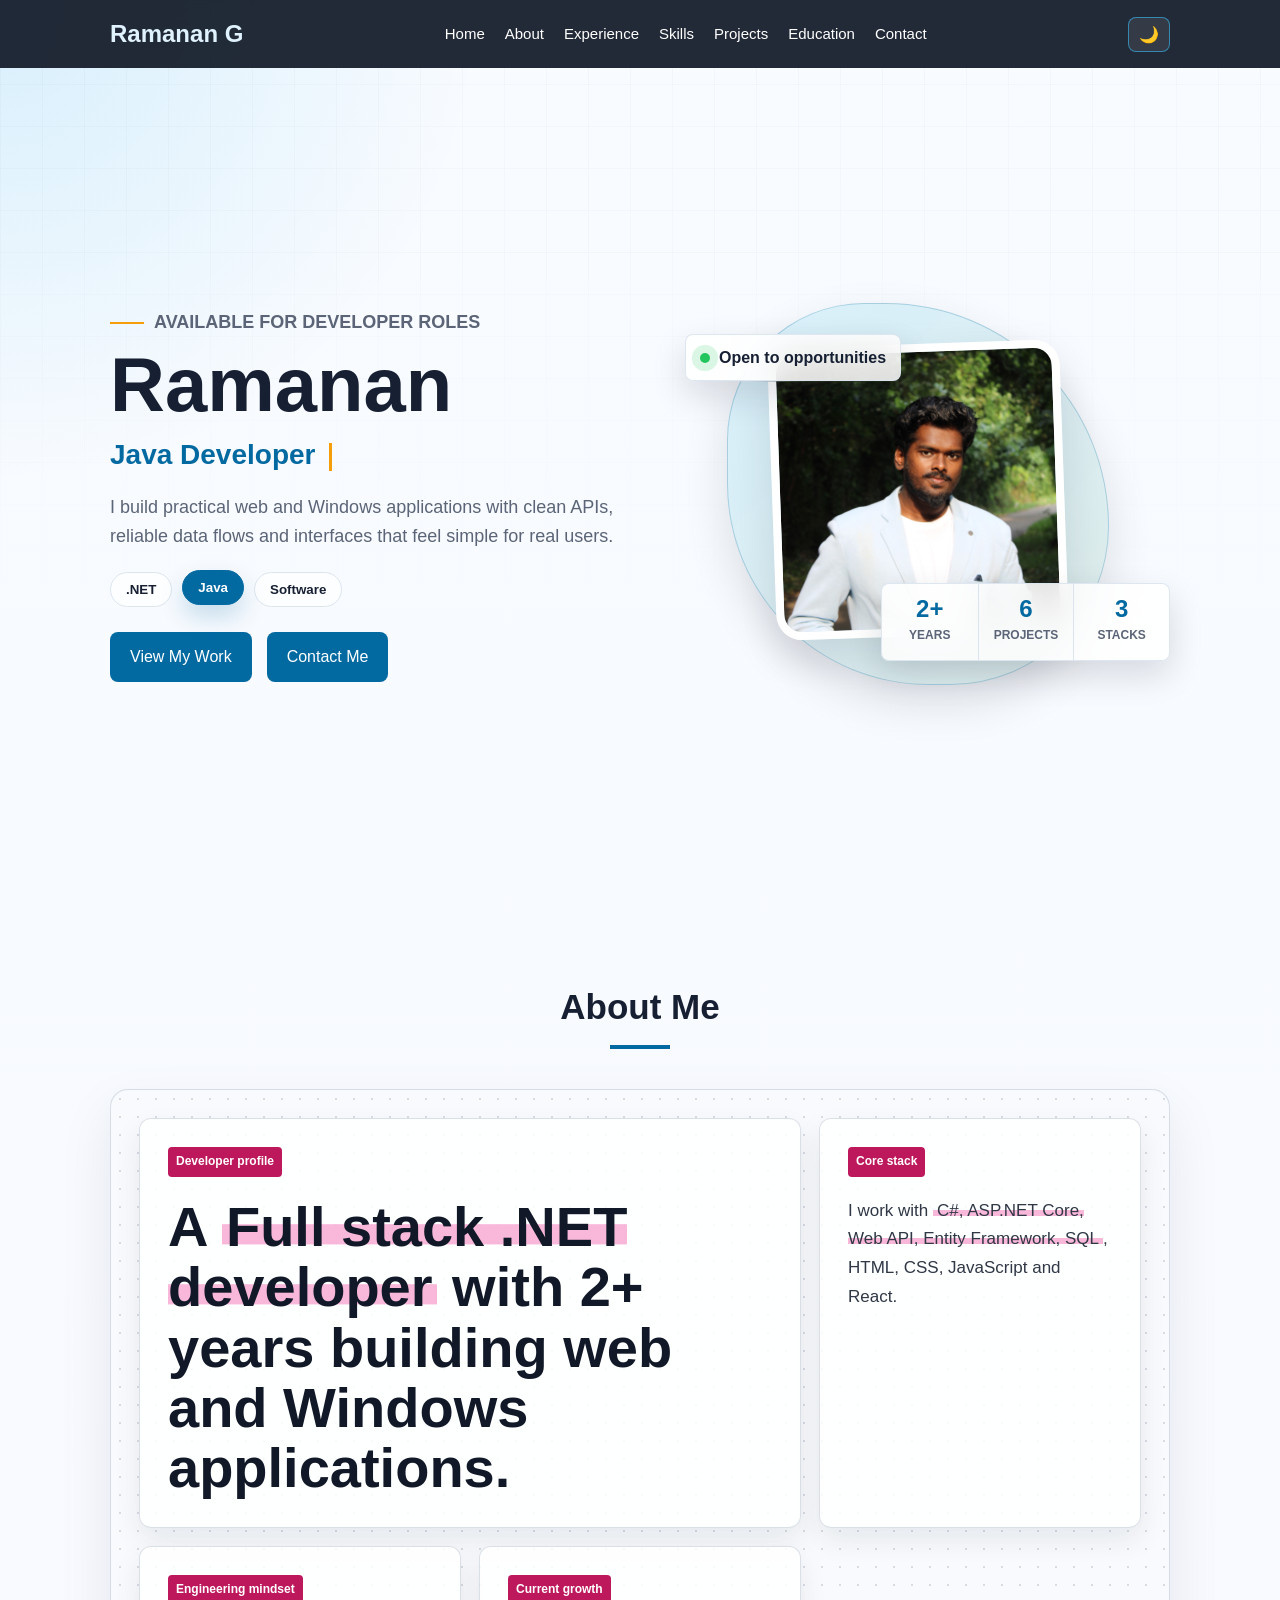
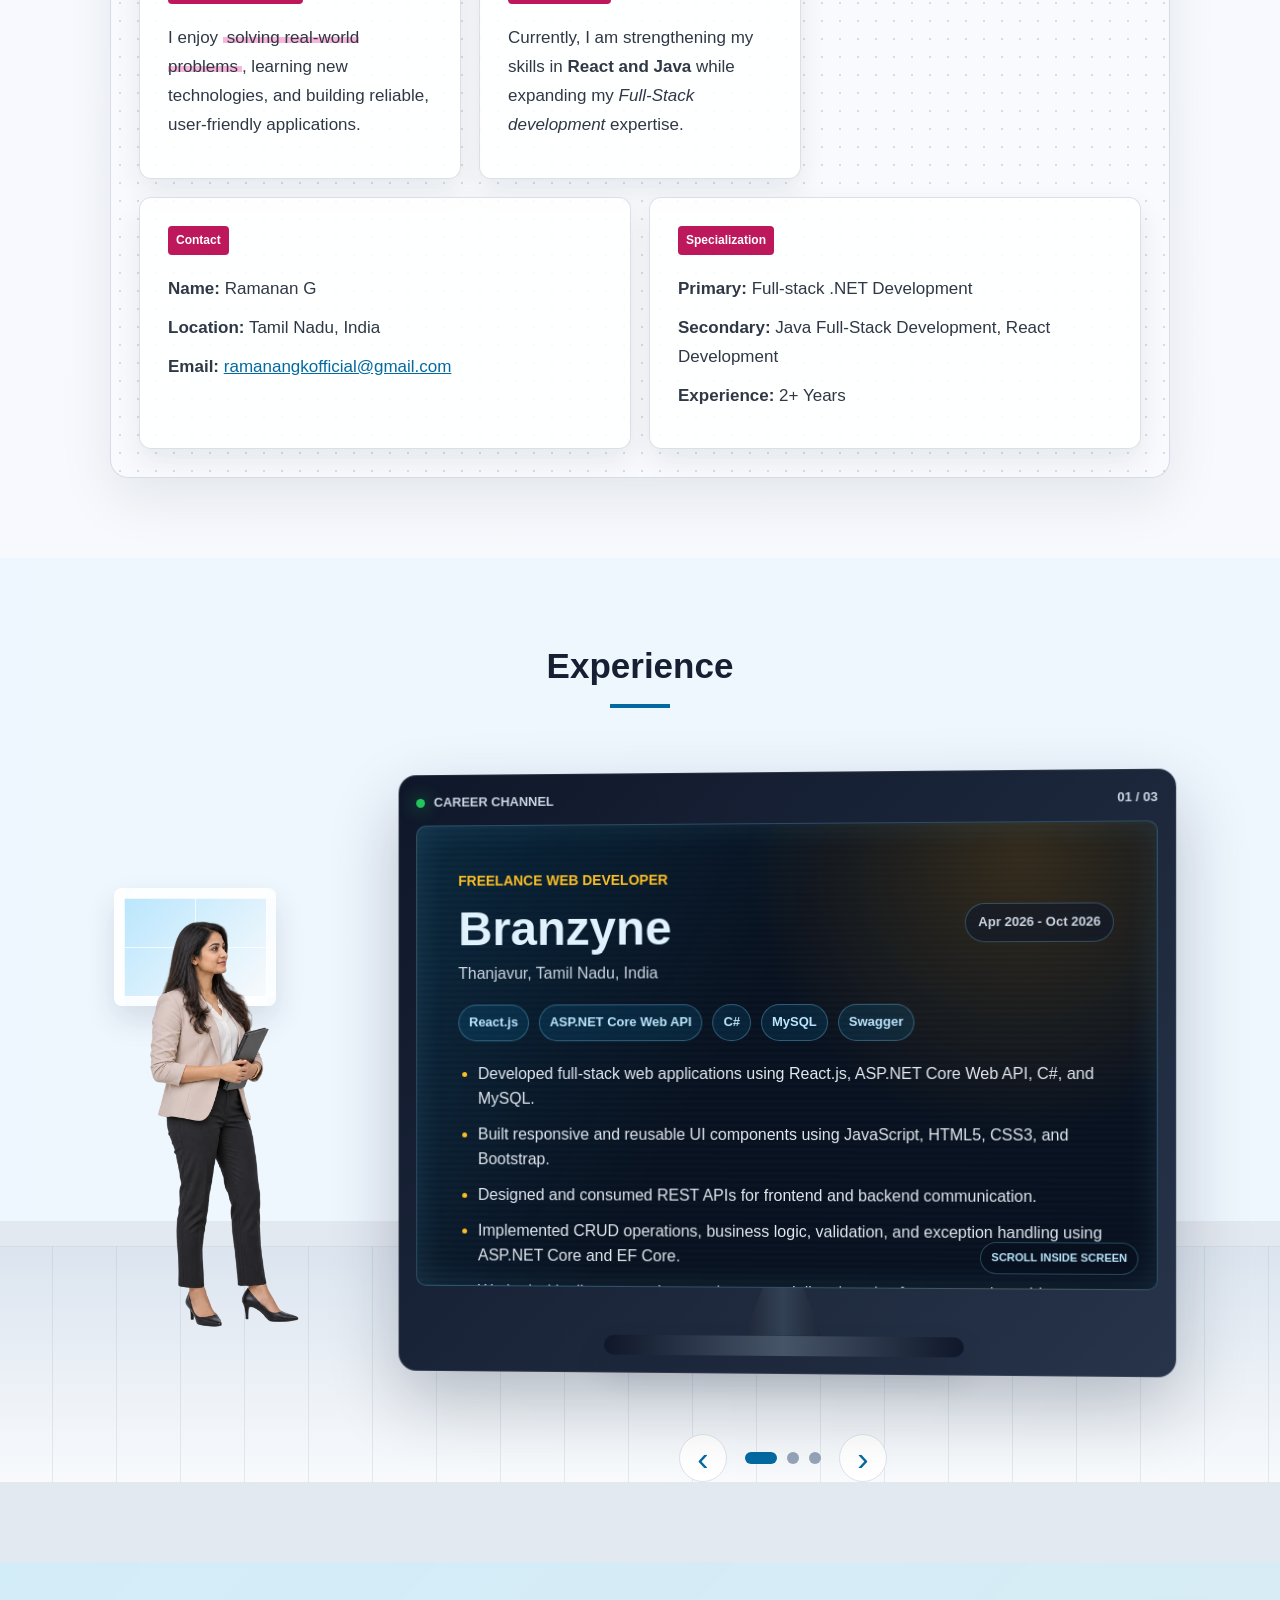
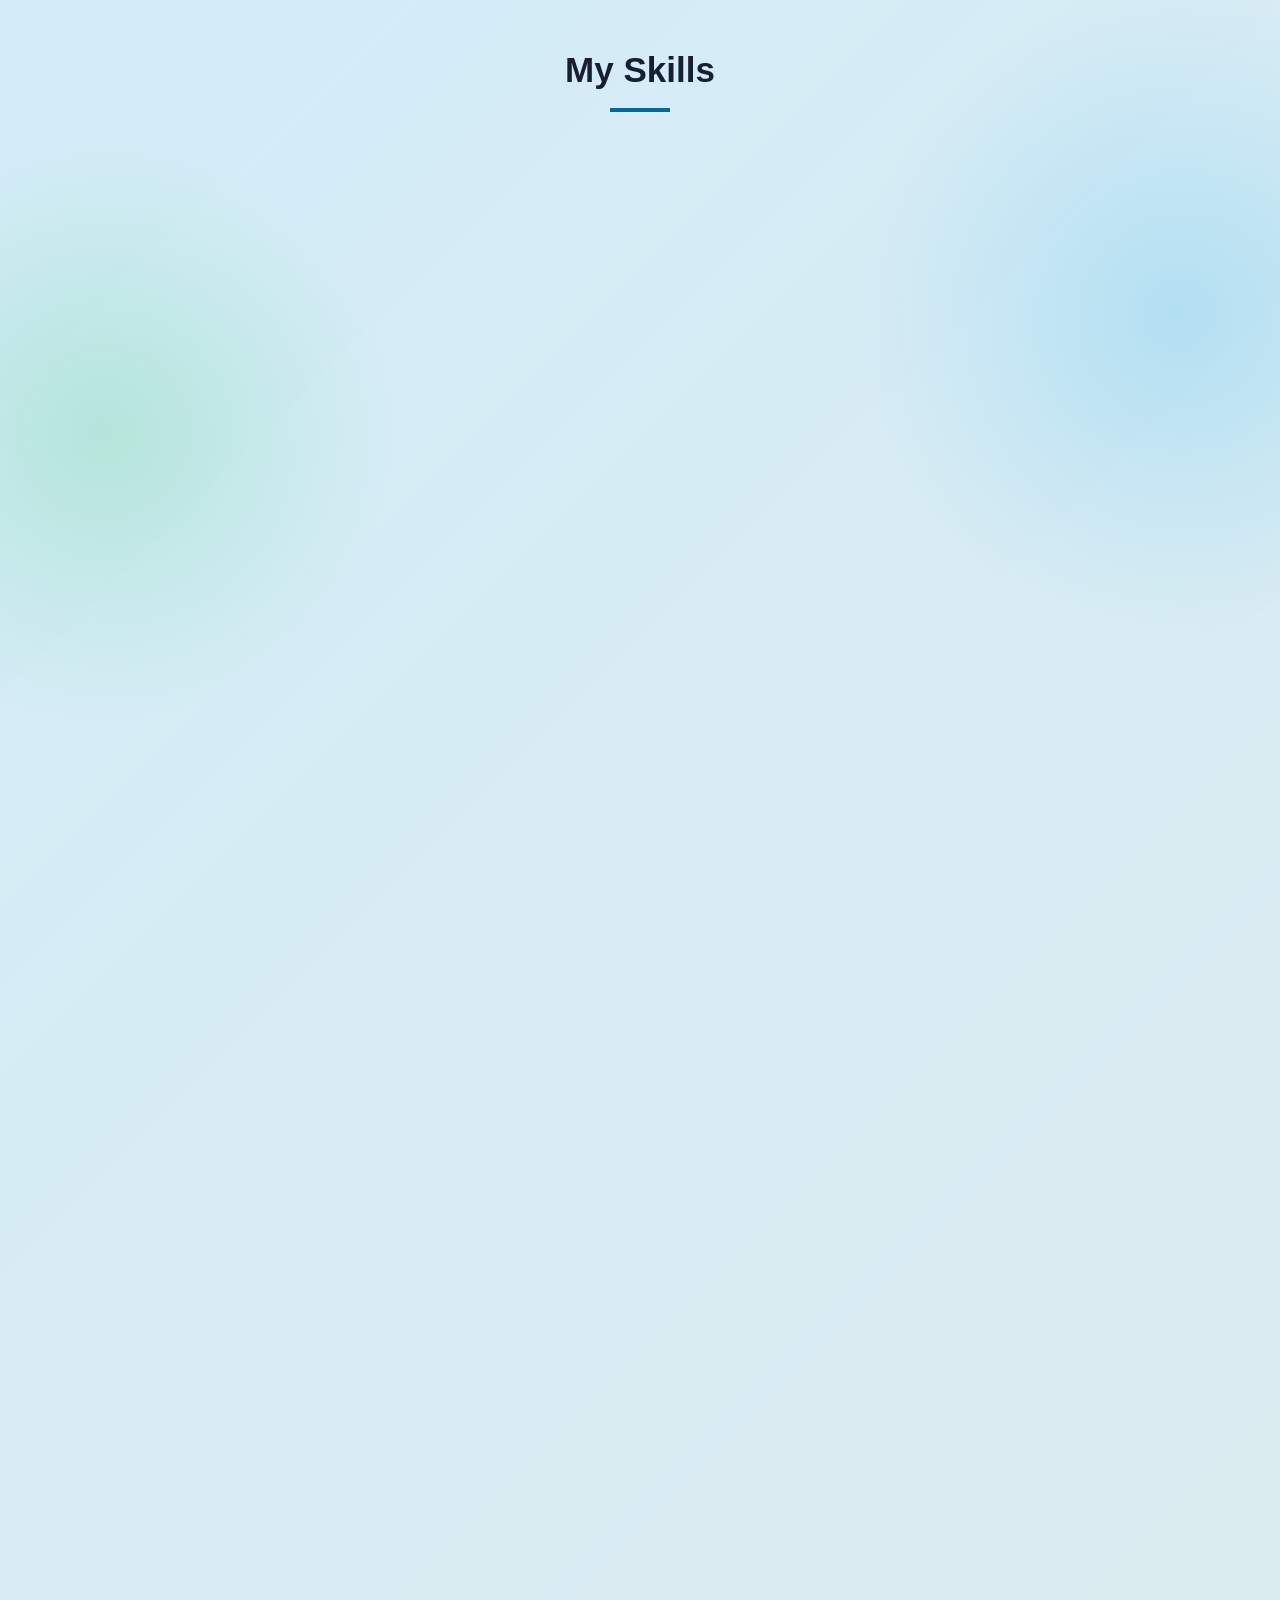
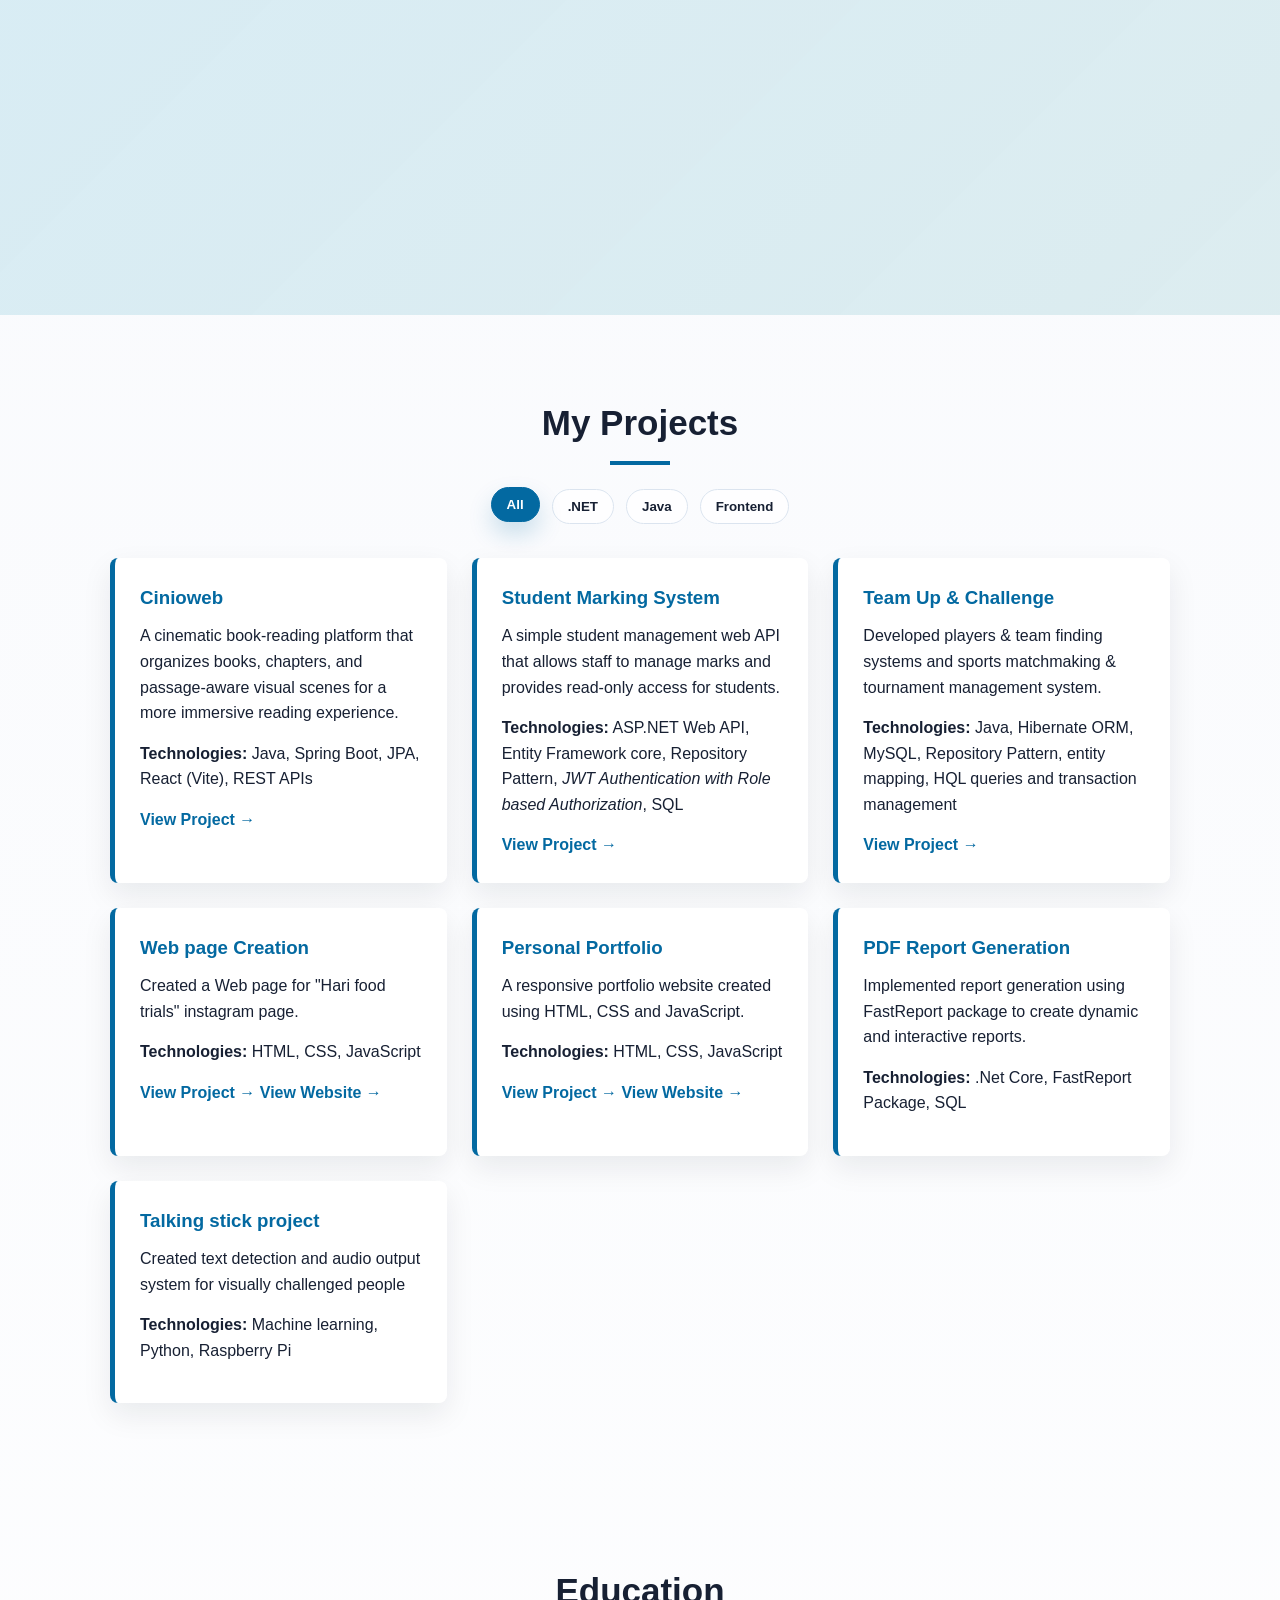
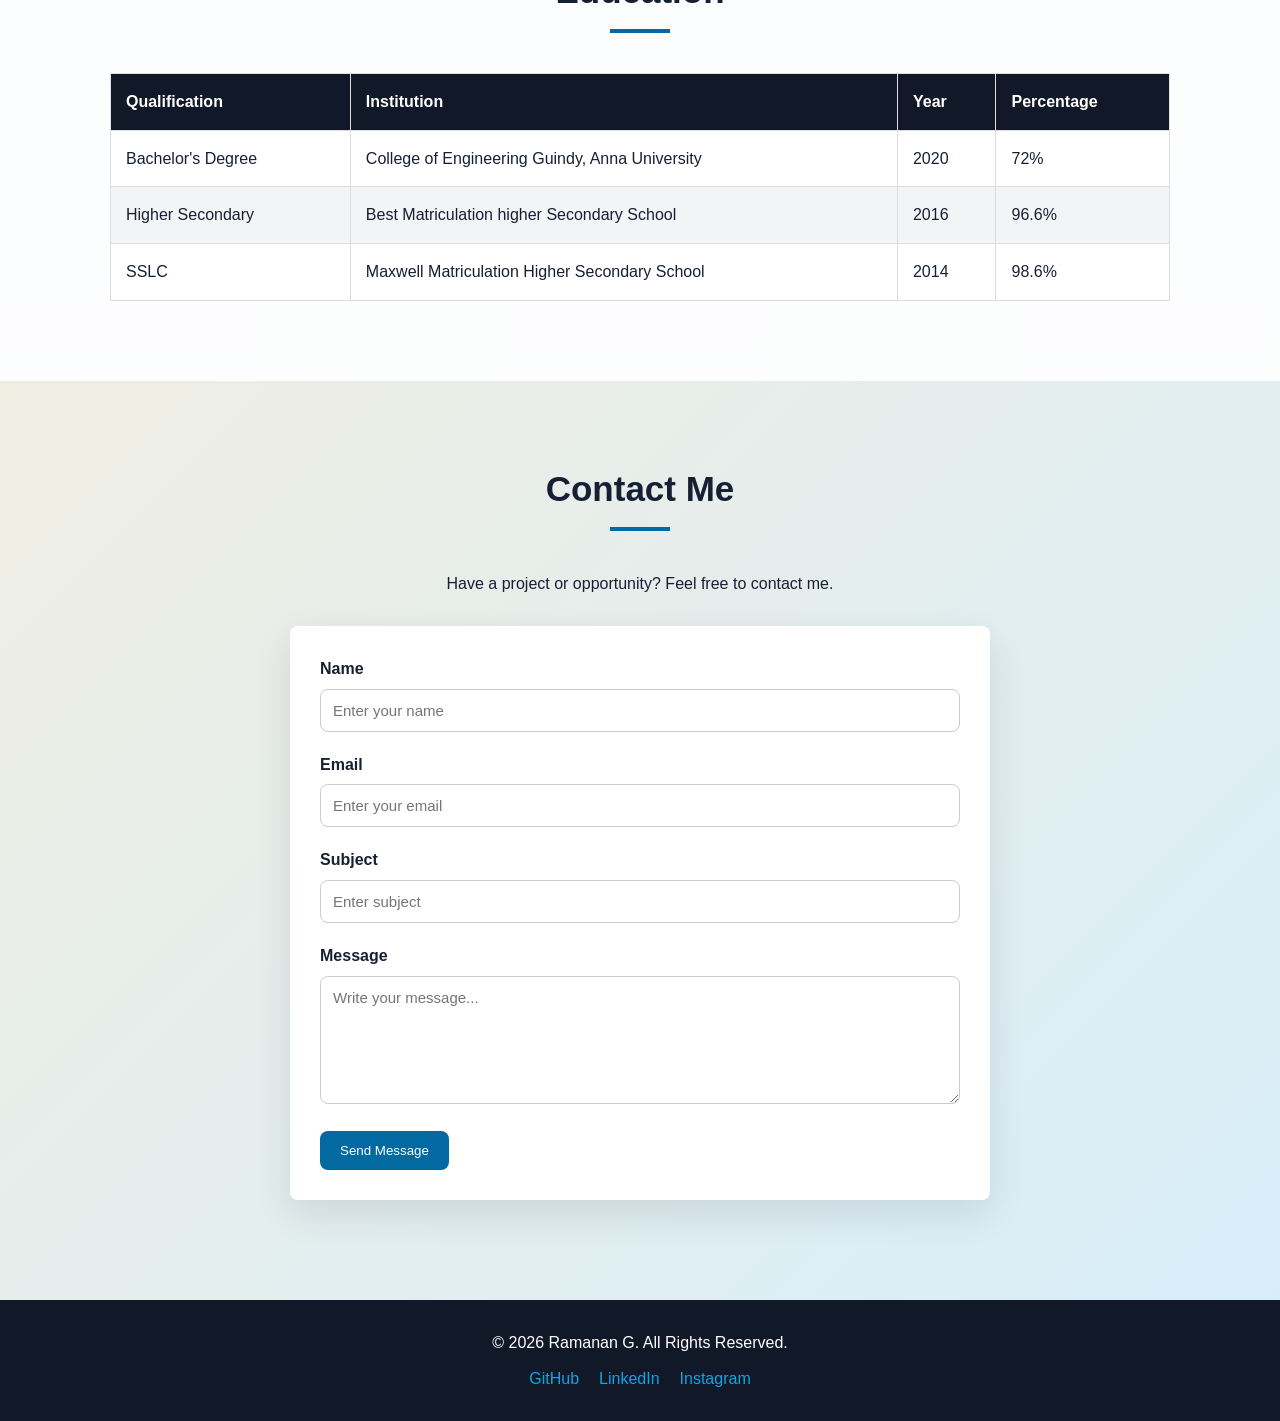
==== commit 5a37ad76: "added ai integration skills" ====
--- a/Portflio/index.html
+++ b/Portflio/index.html
@@ -444,10 +444,10 @@
               <p class="cluster-label">Interface layer</p>
               <h3>Frontend Development</h3>
               <div class="skill-tags">
-                <span class="skill-tag level-practical">HTML5</span>
-                <span class="skill-tag level-practical">CSS3</span>
-                <span class="skill-tag level-practical">JavaScript</span>
-                <span class="skill-tag level-practical">React.js</span>
+                <span class="skill-tag level-pro">HTML5</span>
+                <span class="skill-tag level-pro">CSS3</span>
+                <span class="skill-tag level-pro">JavaScript</span>
+                <span class="skill-tag level-pro">React.js</span>
                 <span class="skill-tag level-working">Bootstrap</span>
                 <span class="skill-tag level-practical">jQuery</span>
               </div>
@@ -477,6 +477,24 @@
             </article>
 
             <article class="skill-cluster">
+              <p class="cluster-label">Applied AI</p>
+              <h3>AI Integrations</h3>
+              <div class="skill-tags">
+                <span class="skill-tag level-practical">OpenRouter API</span>
+                <span class="skill-tag level-practical">Pollinations.AI</span>
+                <span class="skill-tag level-practical">LLM Integration</span>
+                <span class="skill-tag level-practical"
+                  >AI Image Generation</span
+                >
+              </div>
+              <p>
+                Integrated LLM and image-generation models through APIs into
+                full-stack applications, connecting AI responses to responsive
+                frontend experiences.
+              </p>
+            </article>
+
+            <article class="skill-cluster skill-cluster-feature">
               <p class="cluster-label">System thinking</p>
               <h3>Architecture & Patterns</h3>
               <div class="skill-tags">
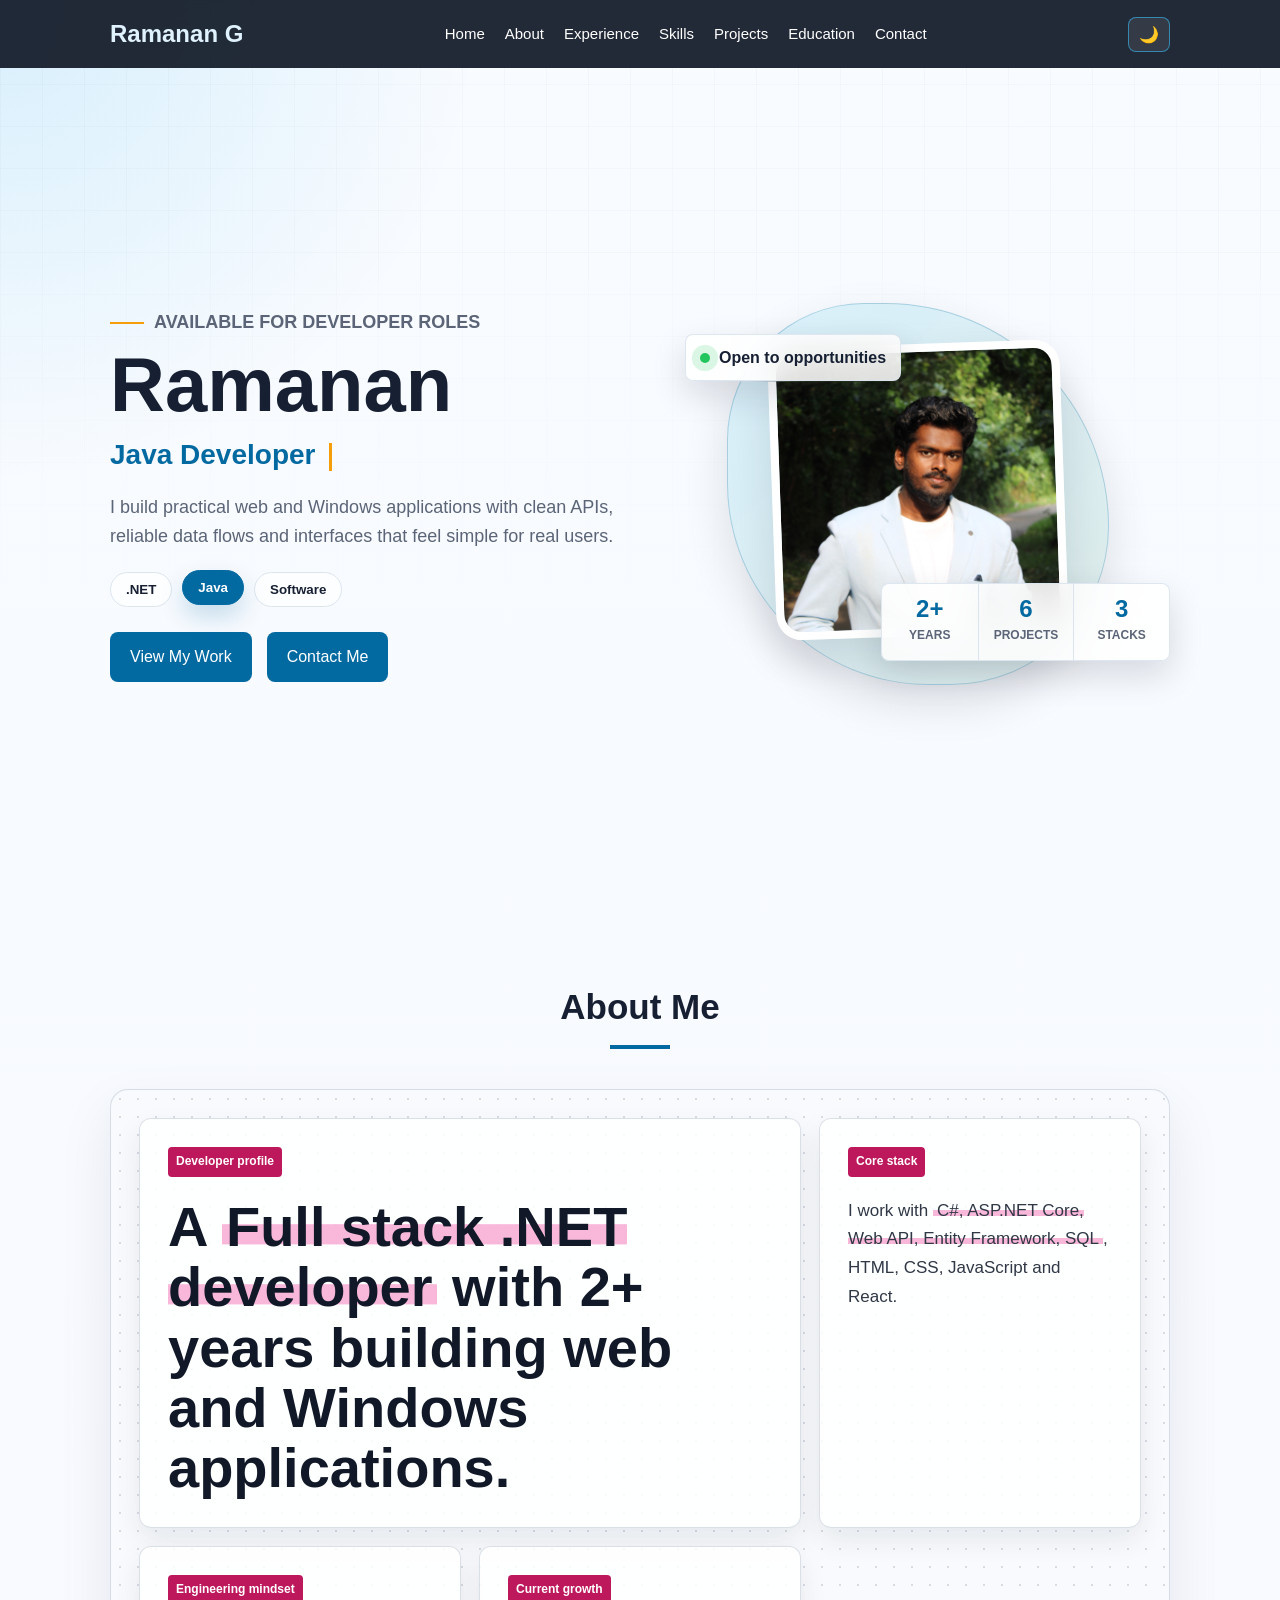
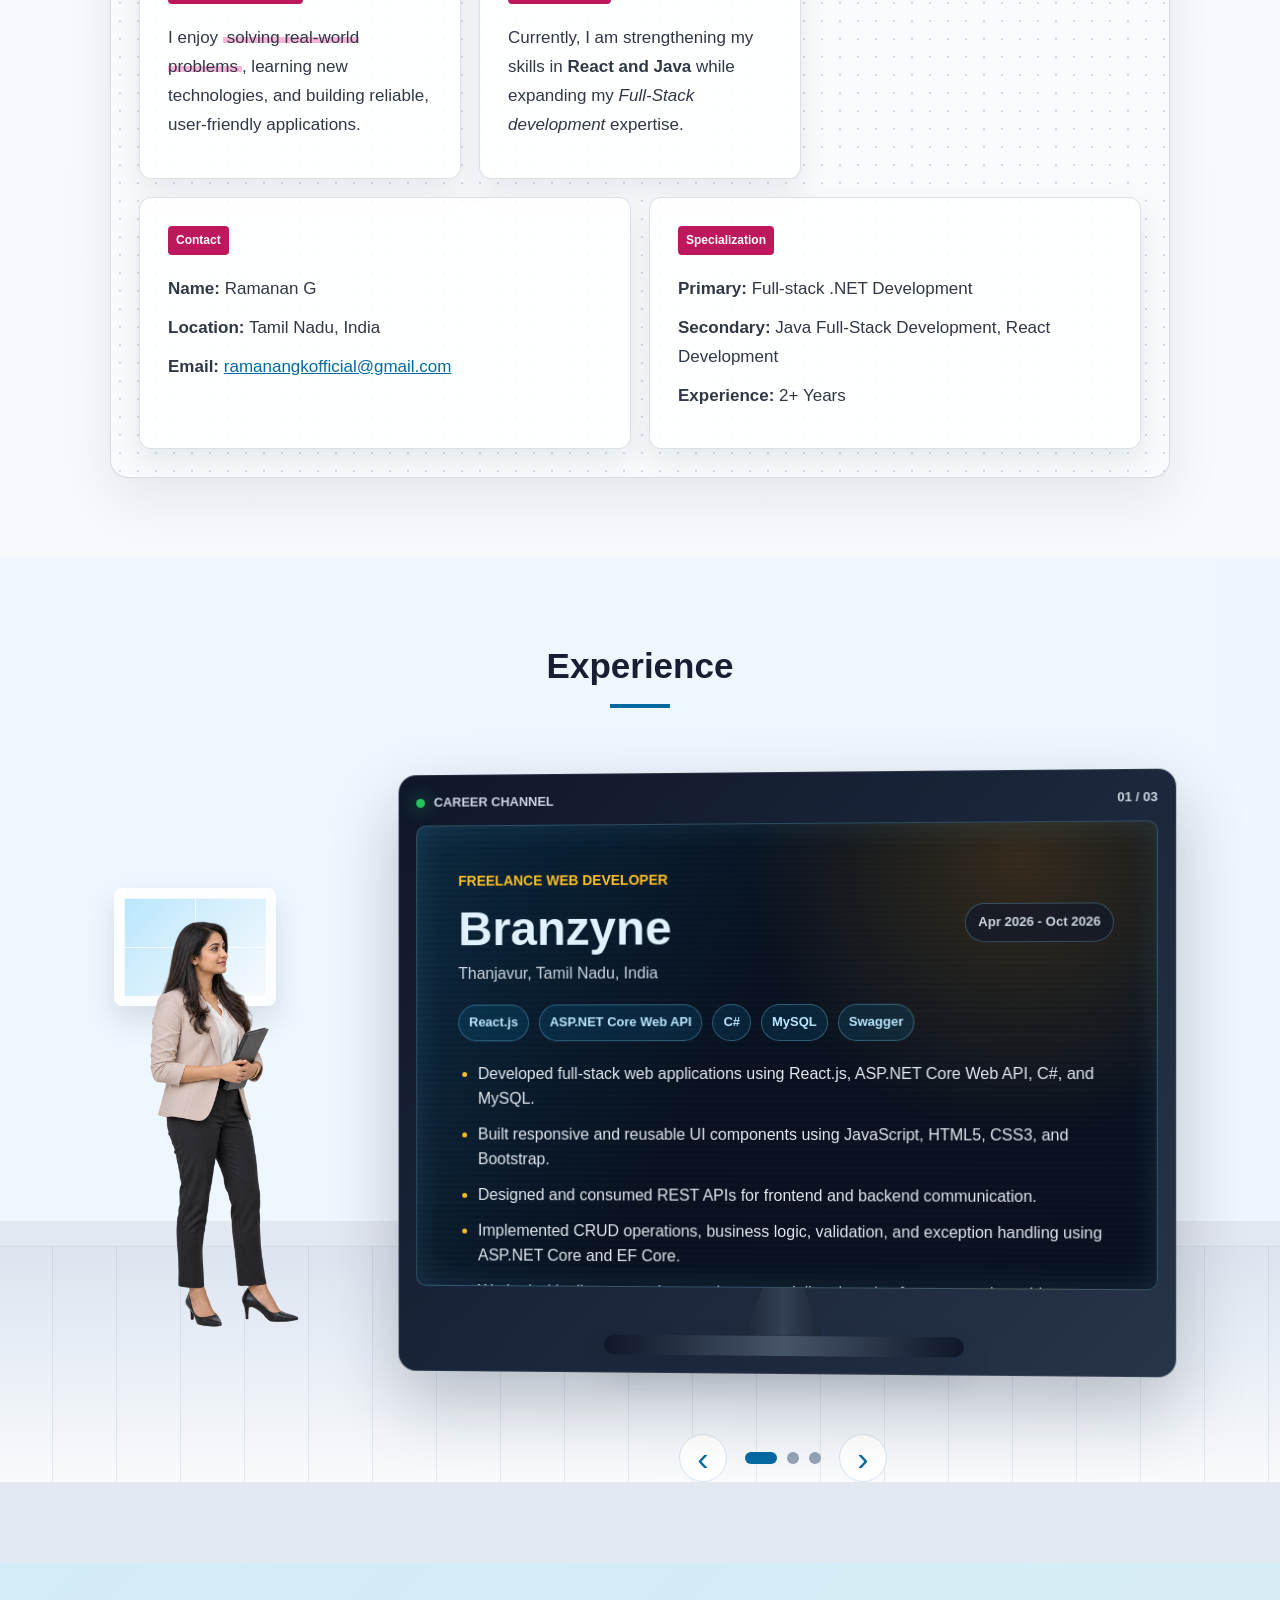
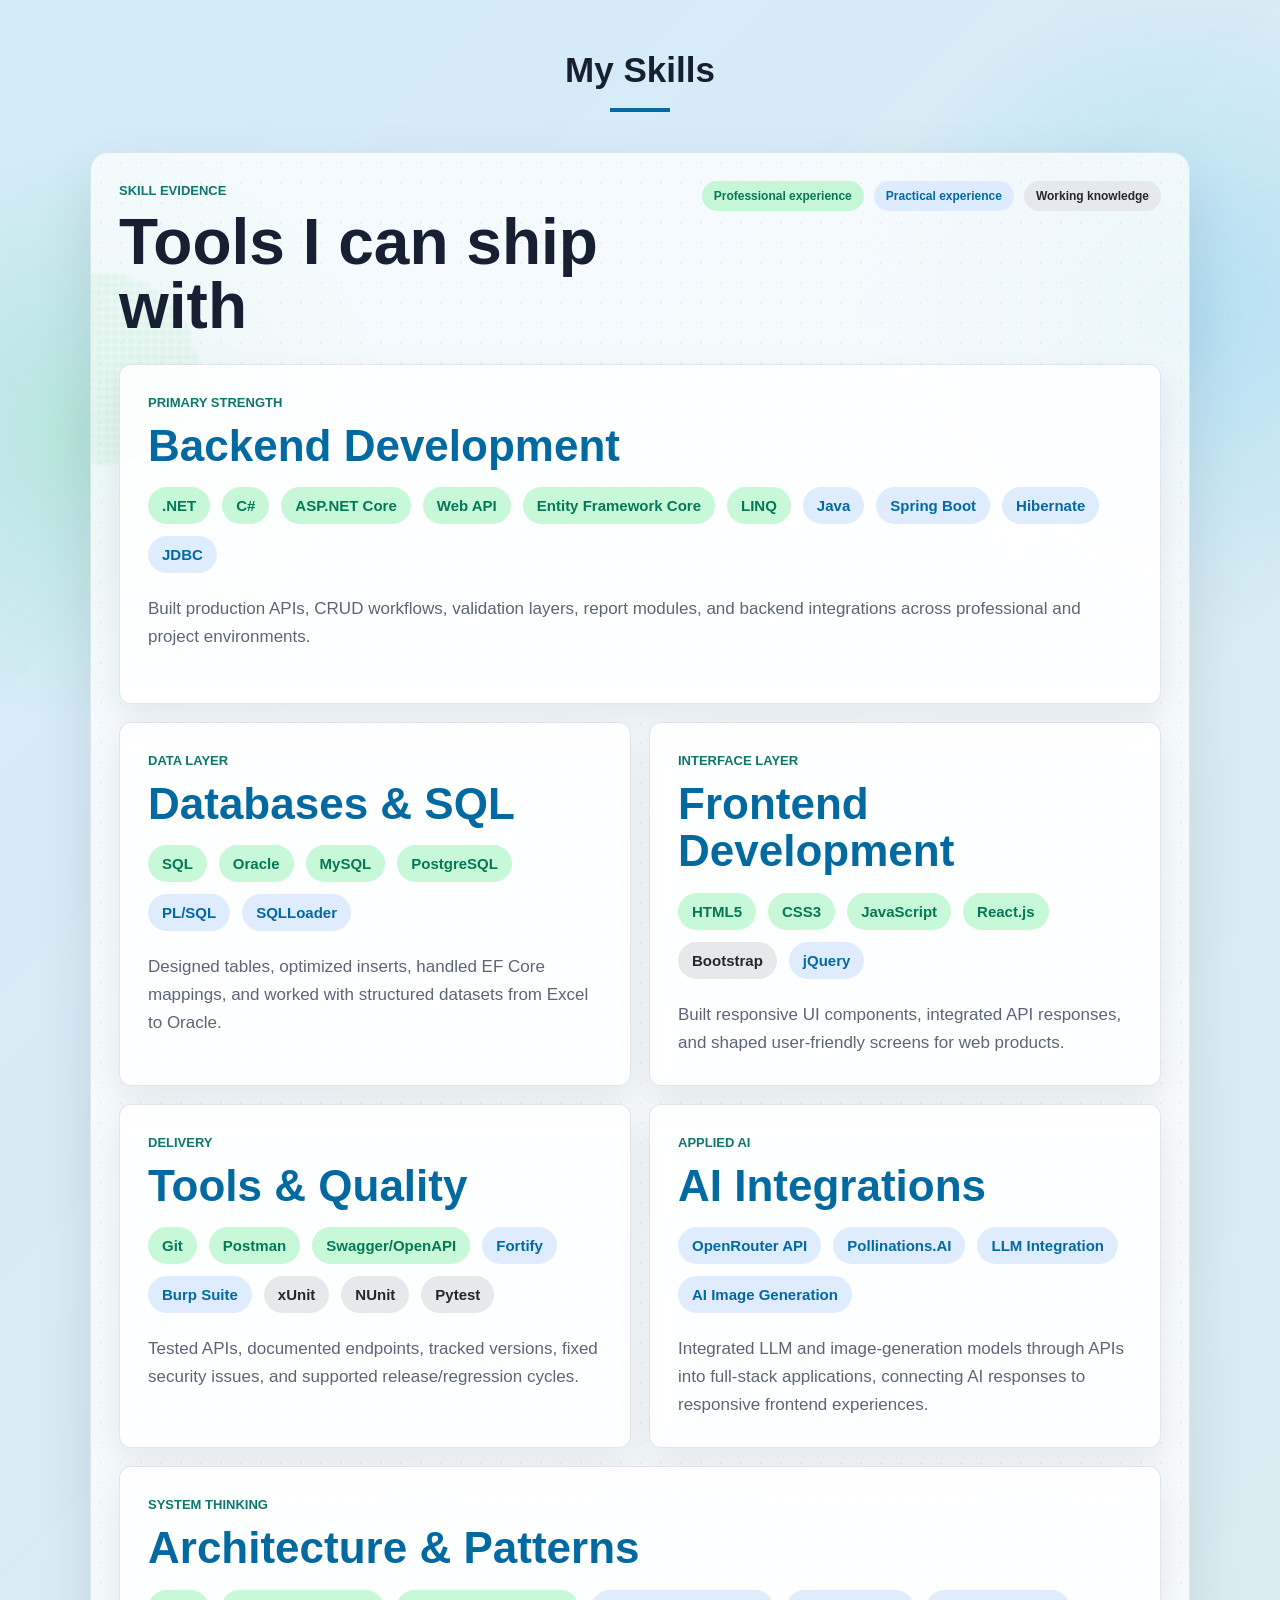
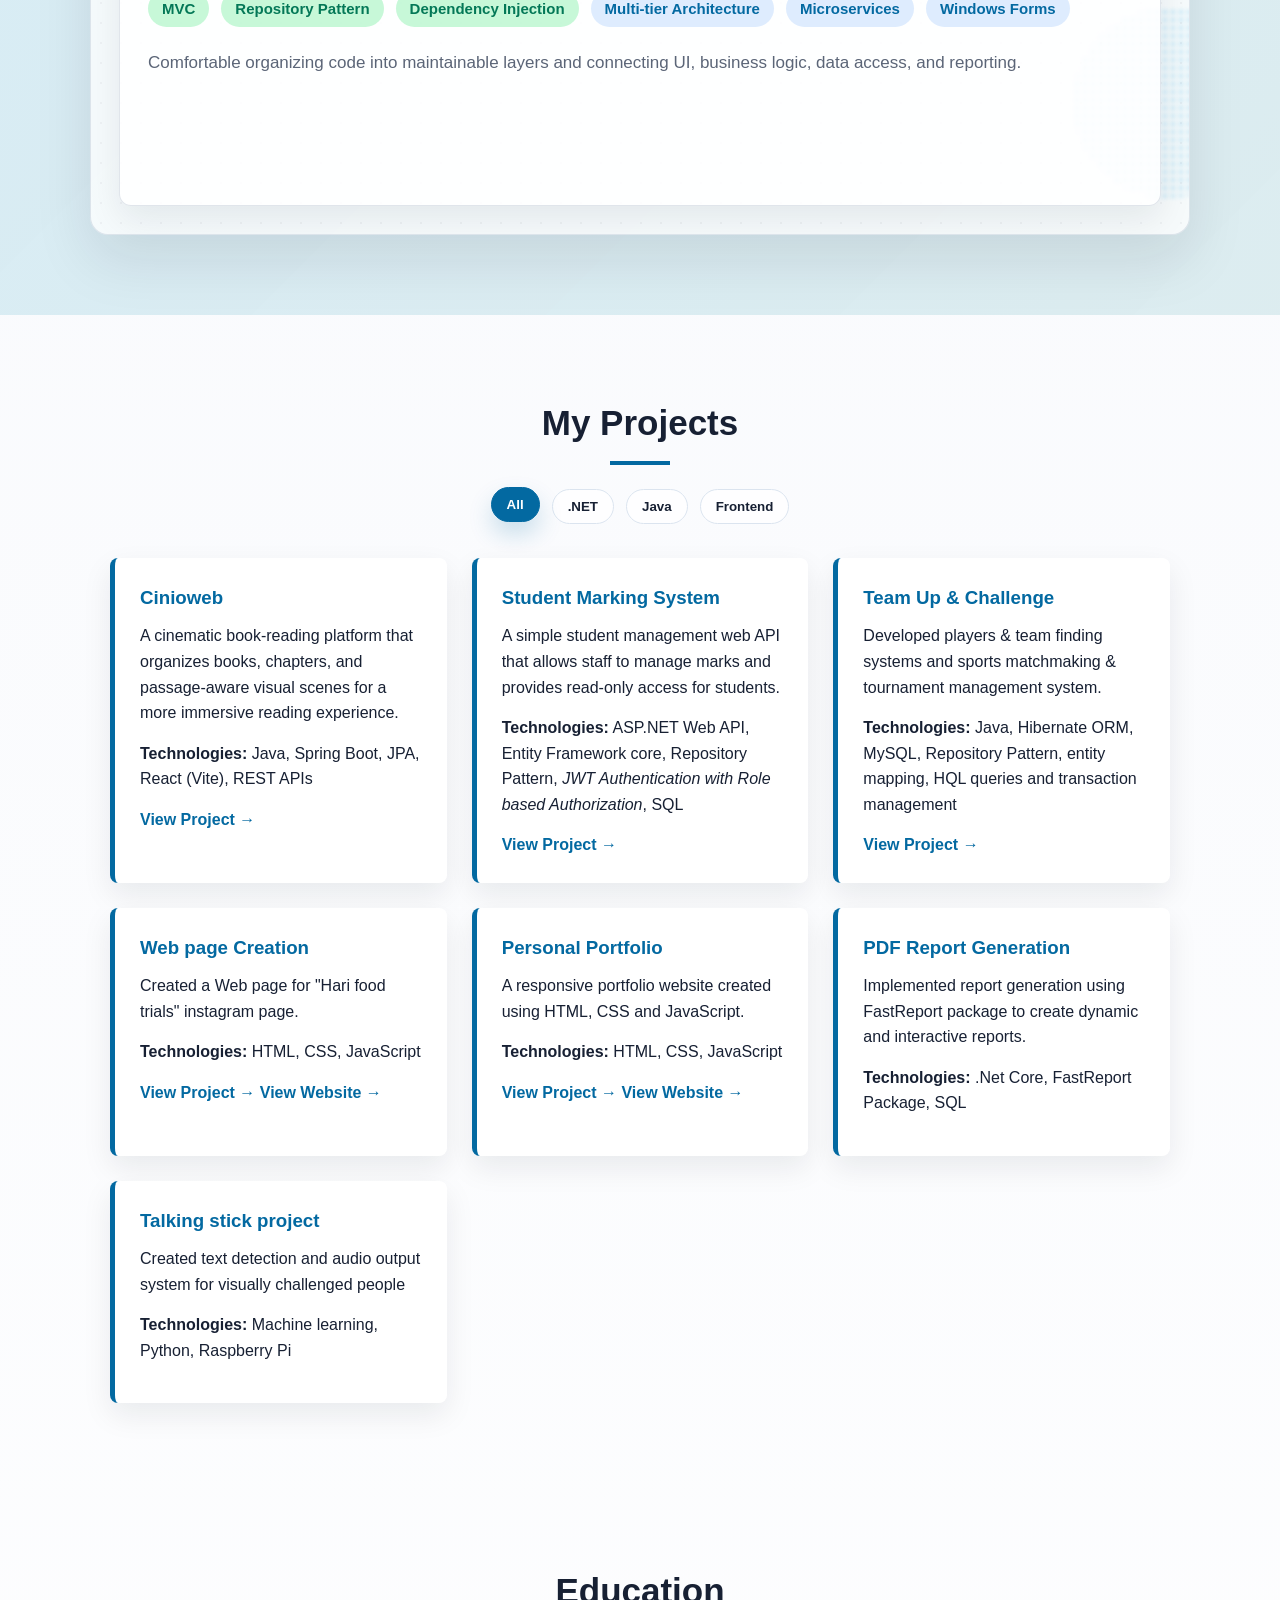
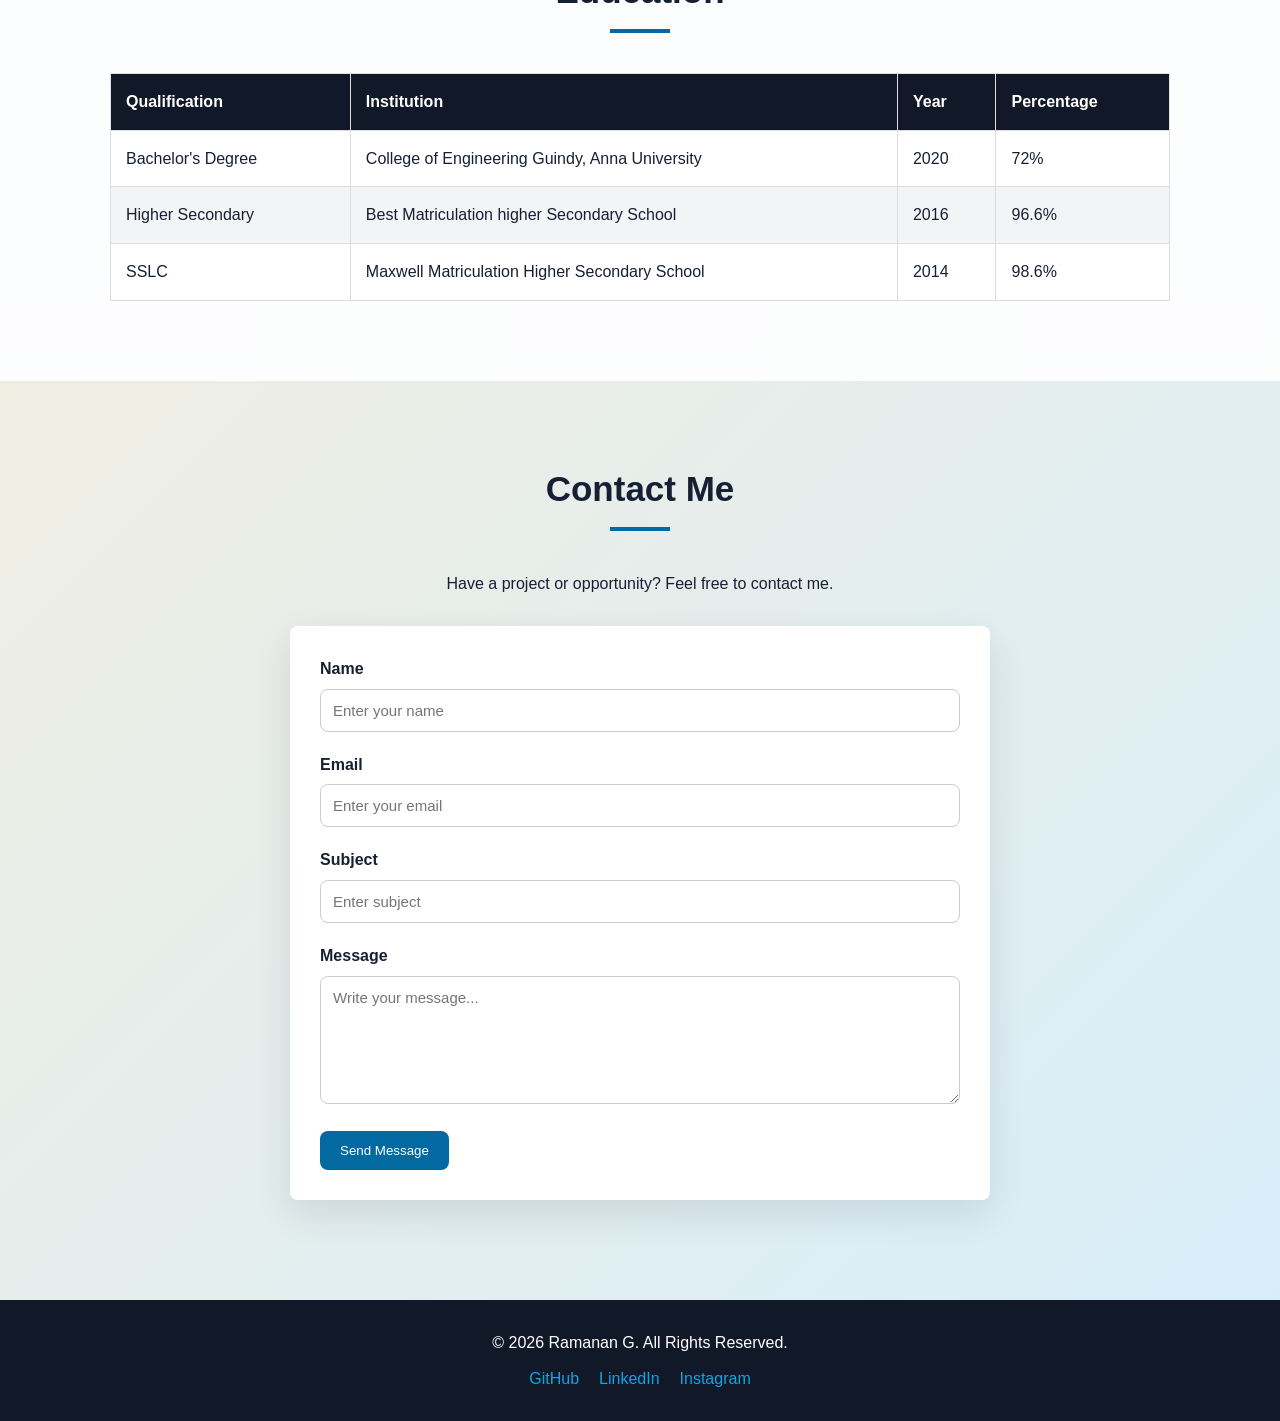
==== commit 63edb7bf: "removed scroll text inside career channel" ====
--- a/Portflio/index.html
+++ b/Portflio/index.html
@@ -203,7 +203,7 @@
               tabindex="0"
               aria-label="Swipe or use arrow keys to view experience"
             >
-              <span class="screen-scroll-hint">Scroll inside screen</span>
+              <!-- <span class="screen-scroll-hint">Scroll inside screen</span> -->
 
               <article
                 class="experience-slide active"
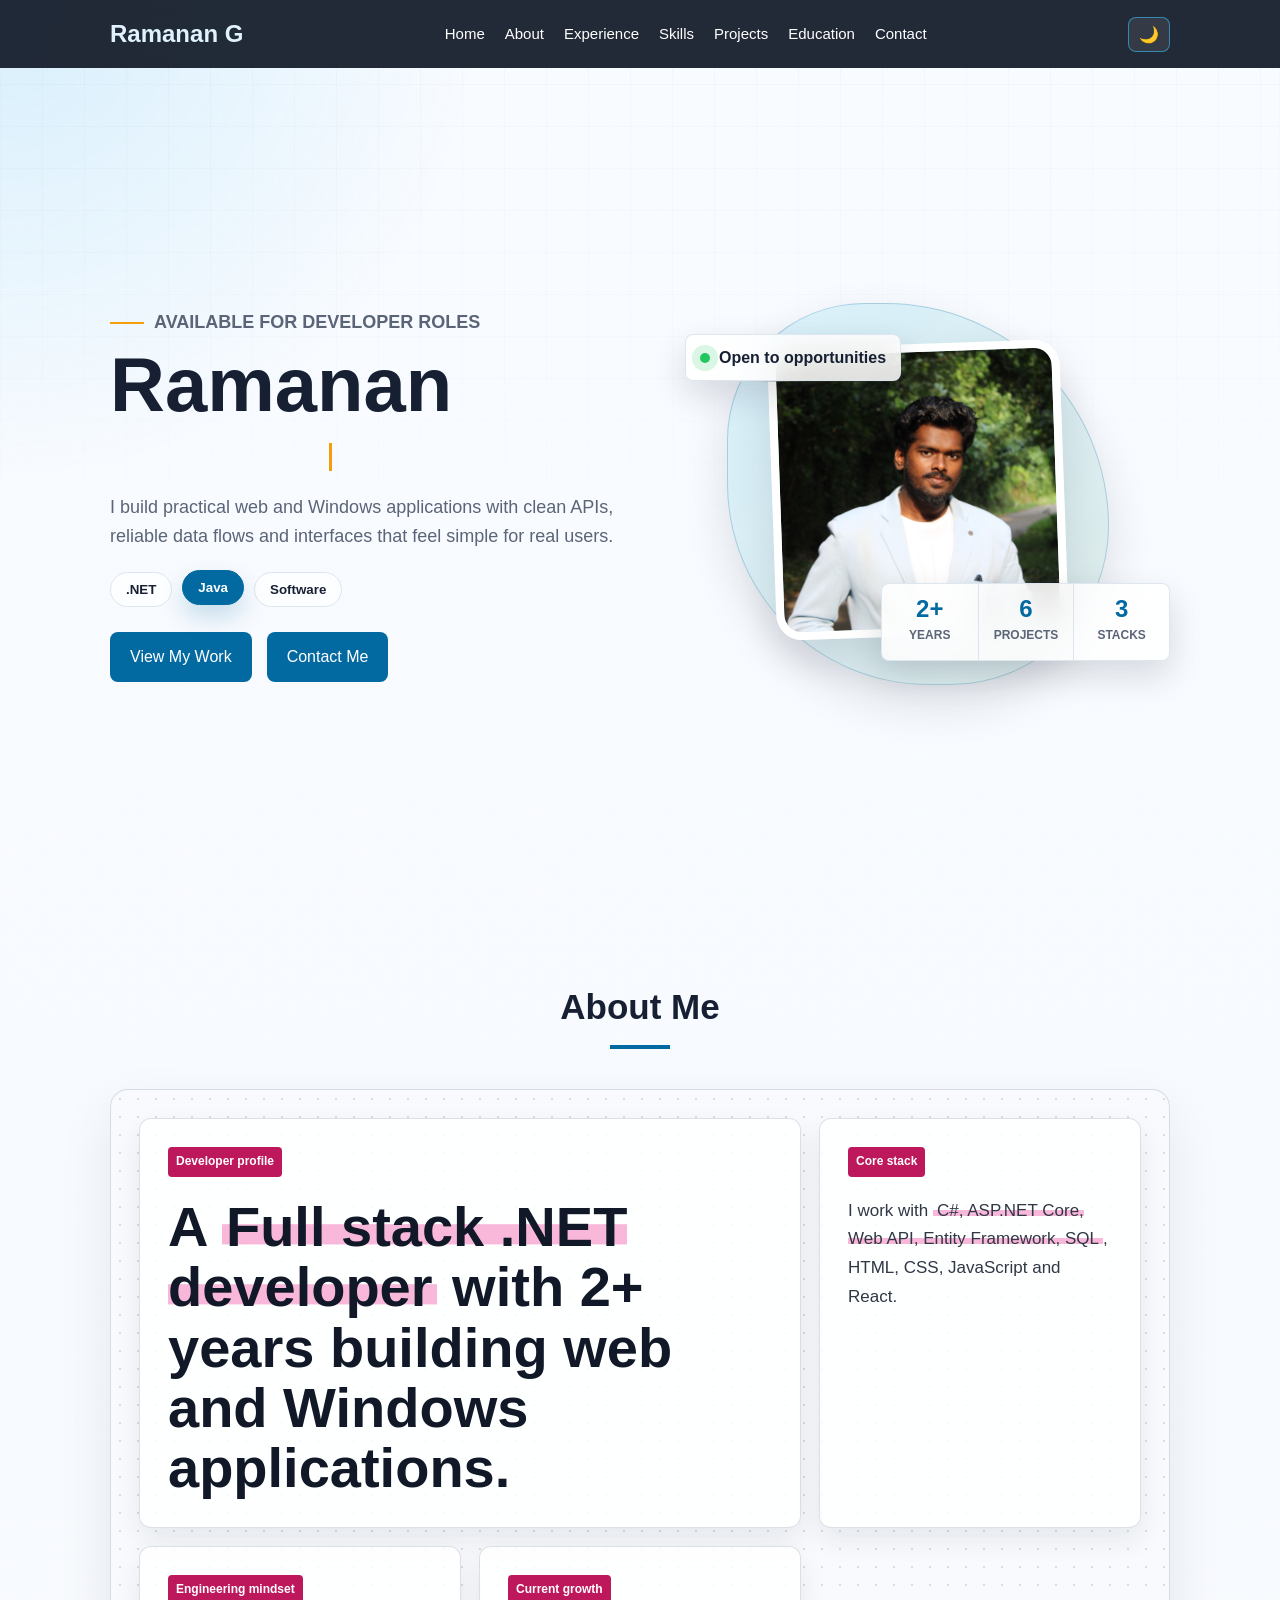
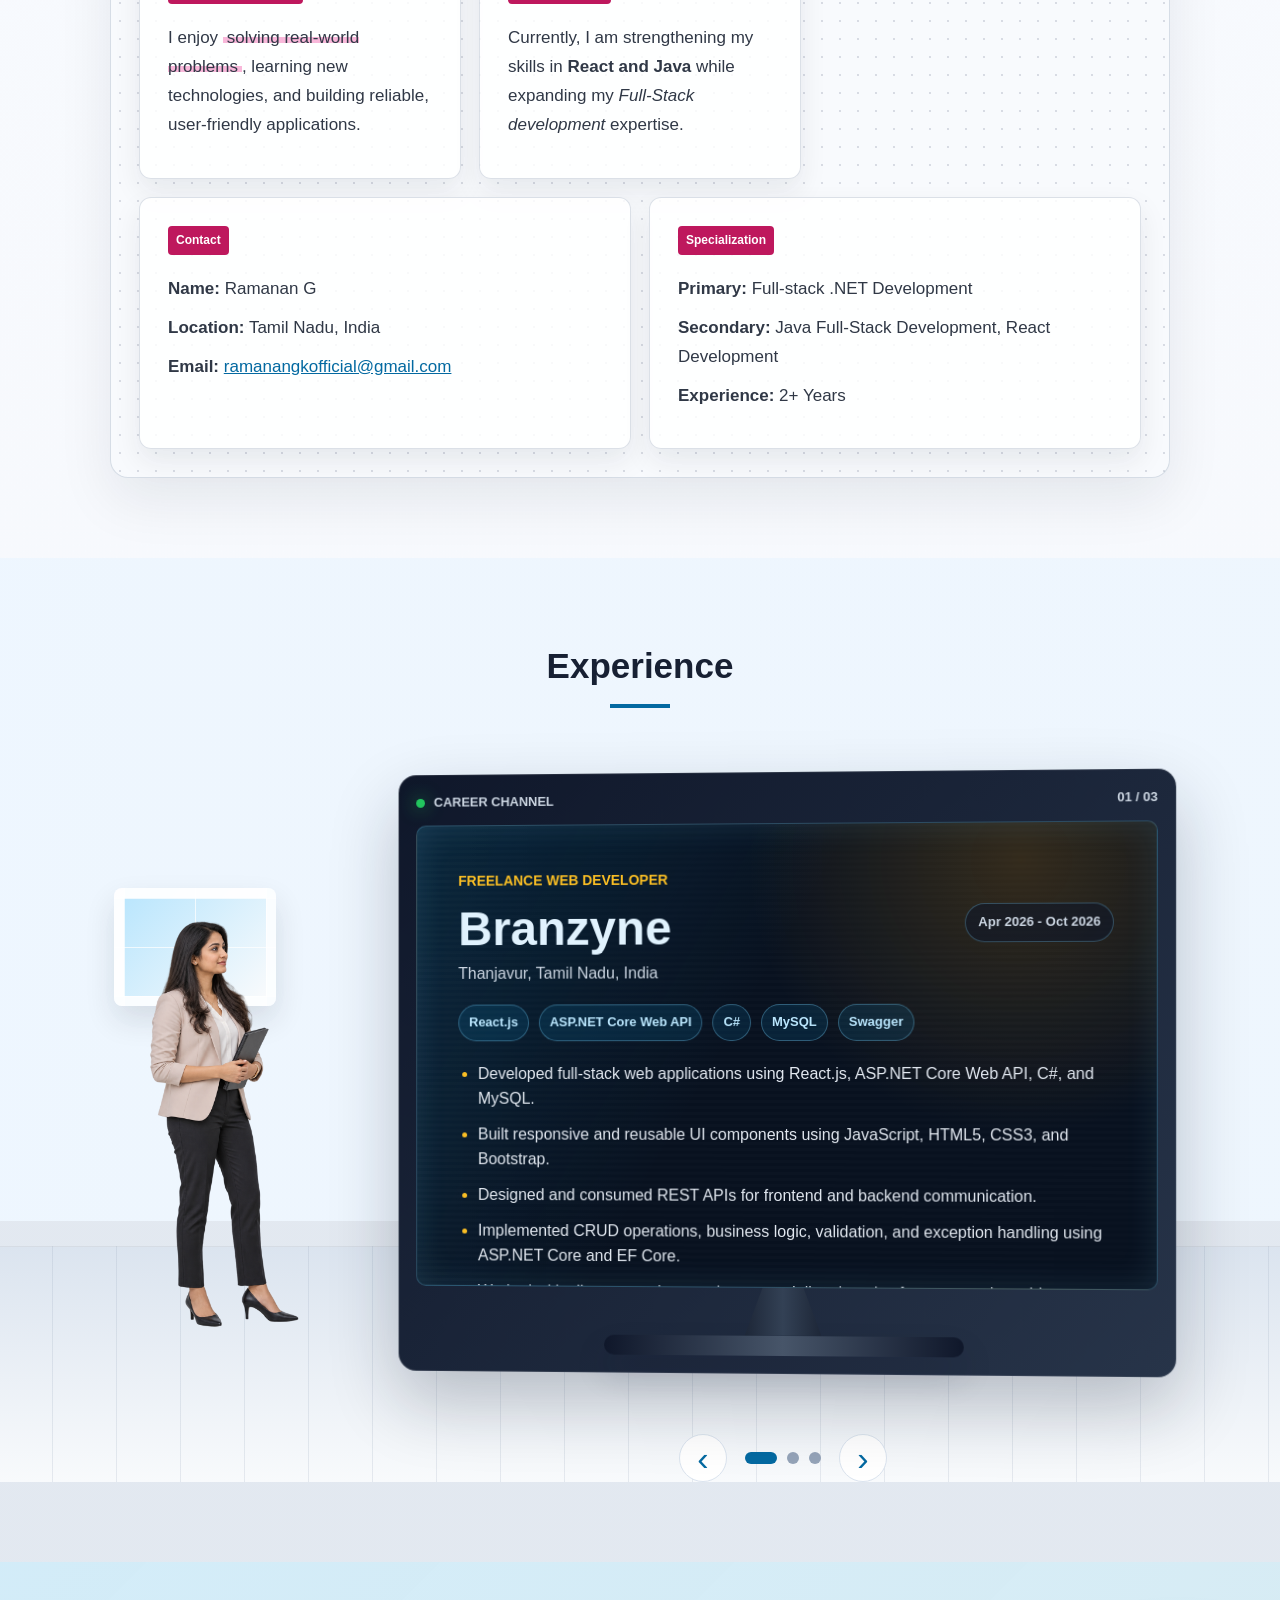
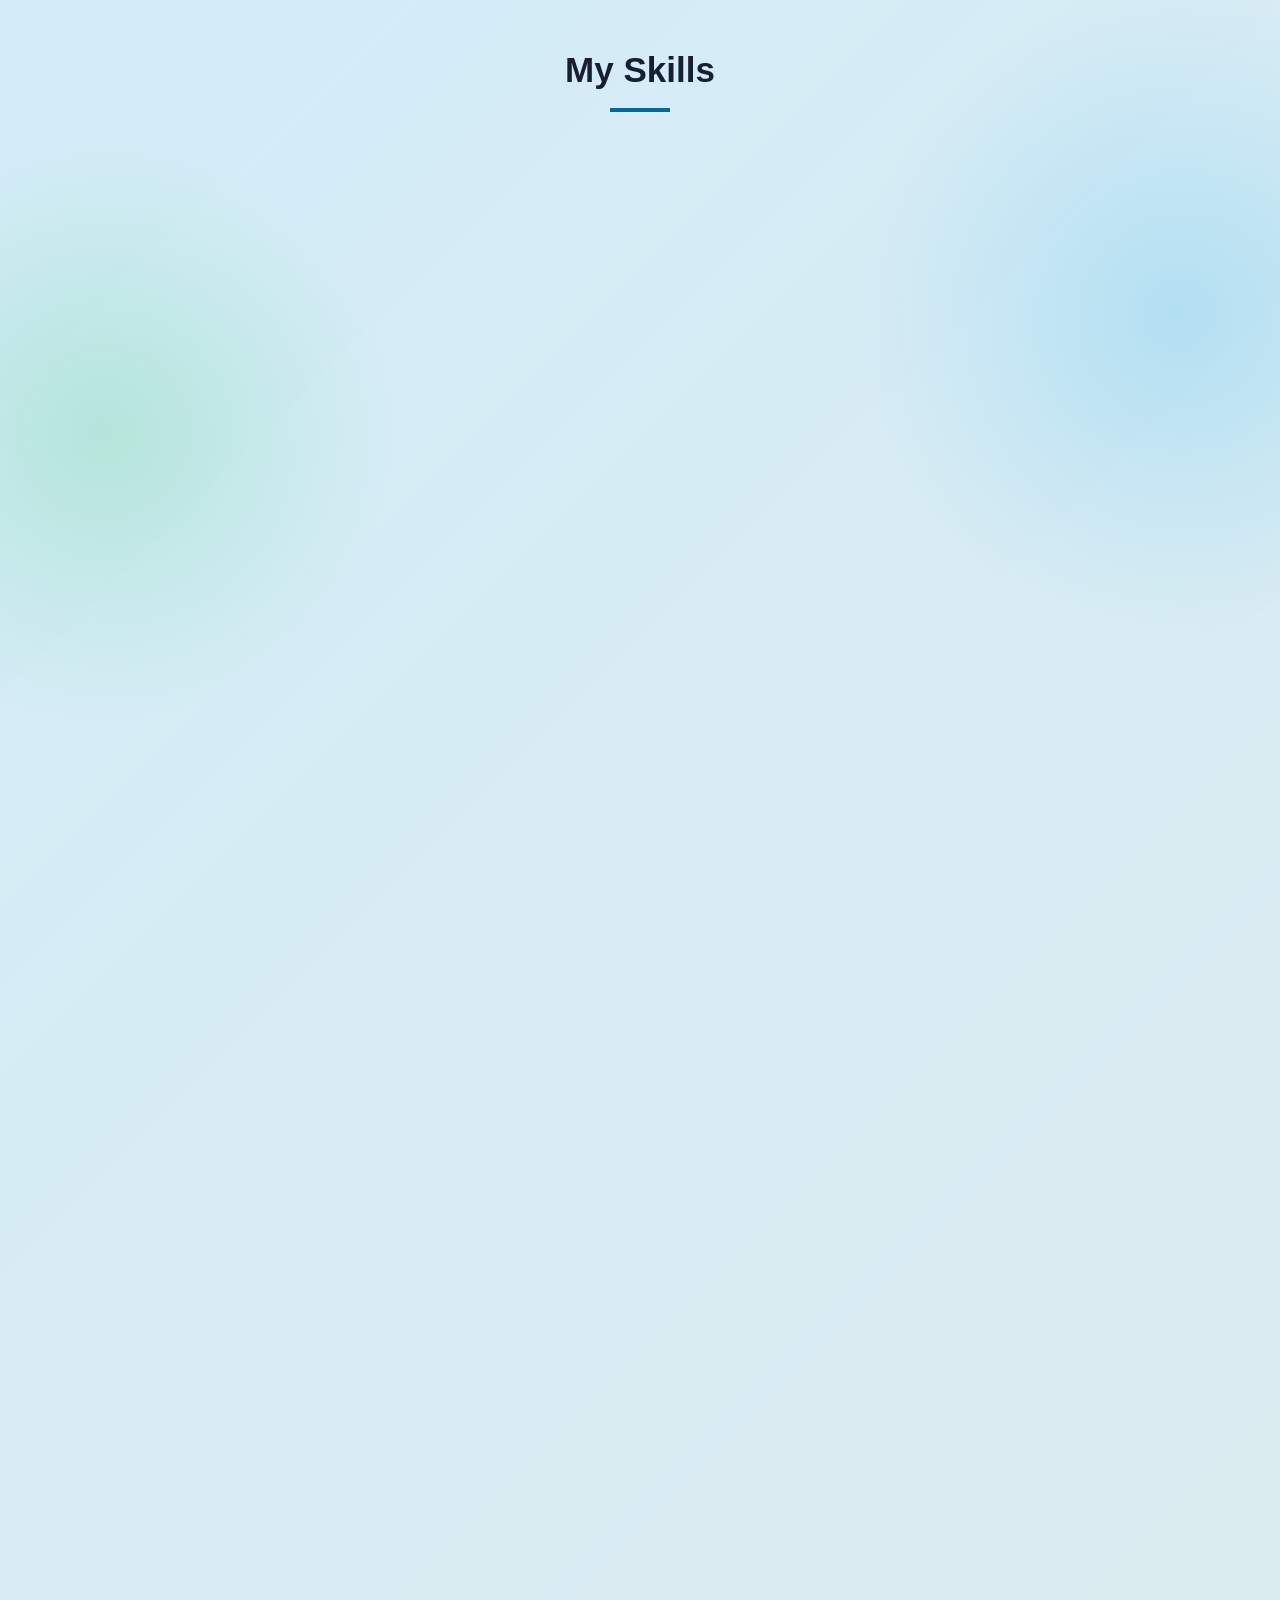
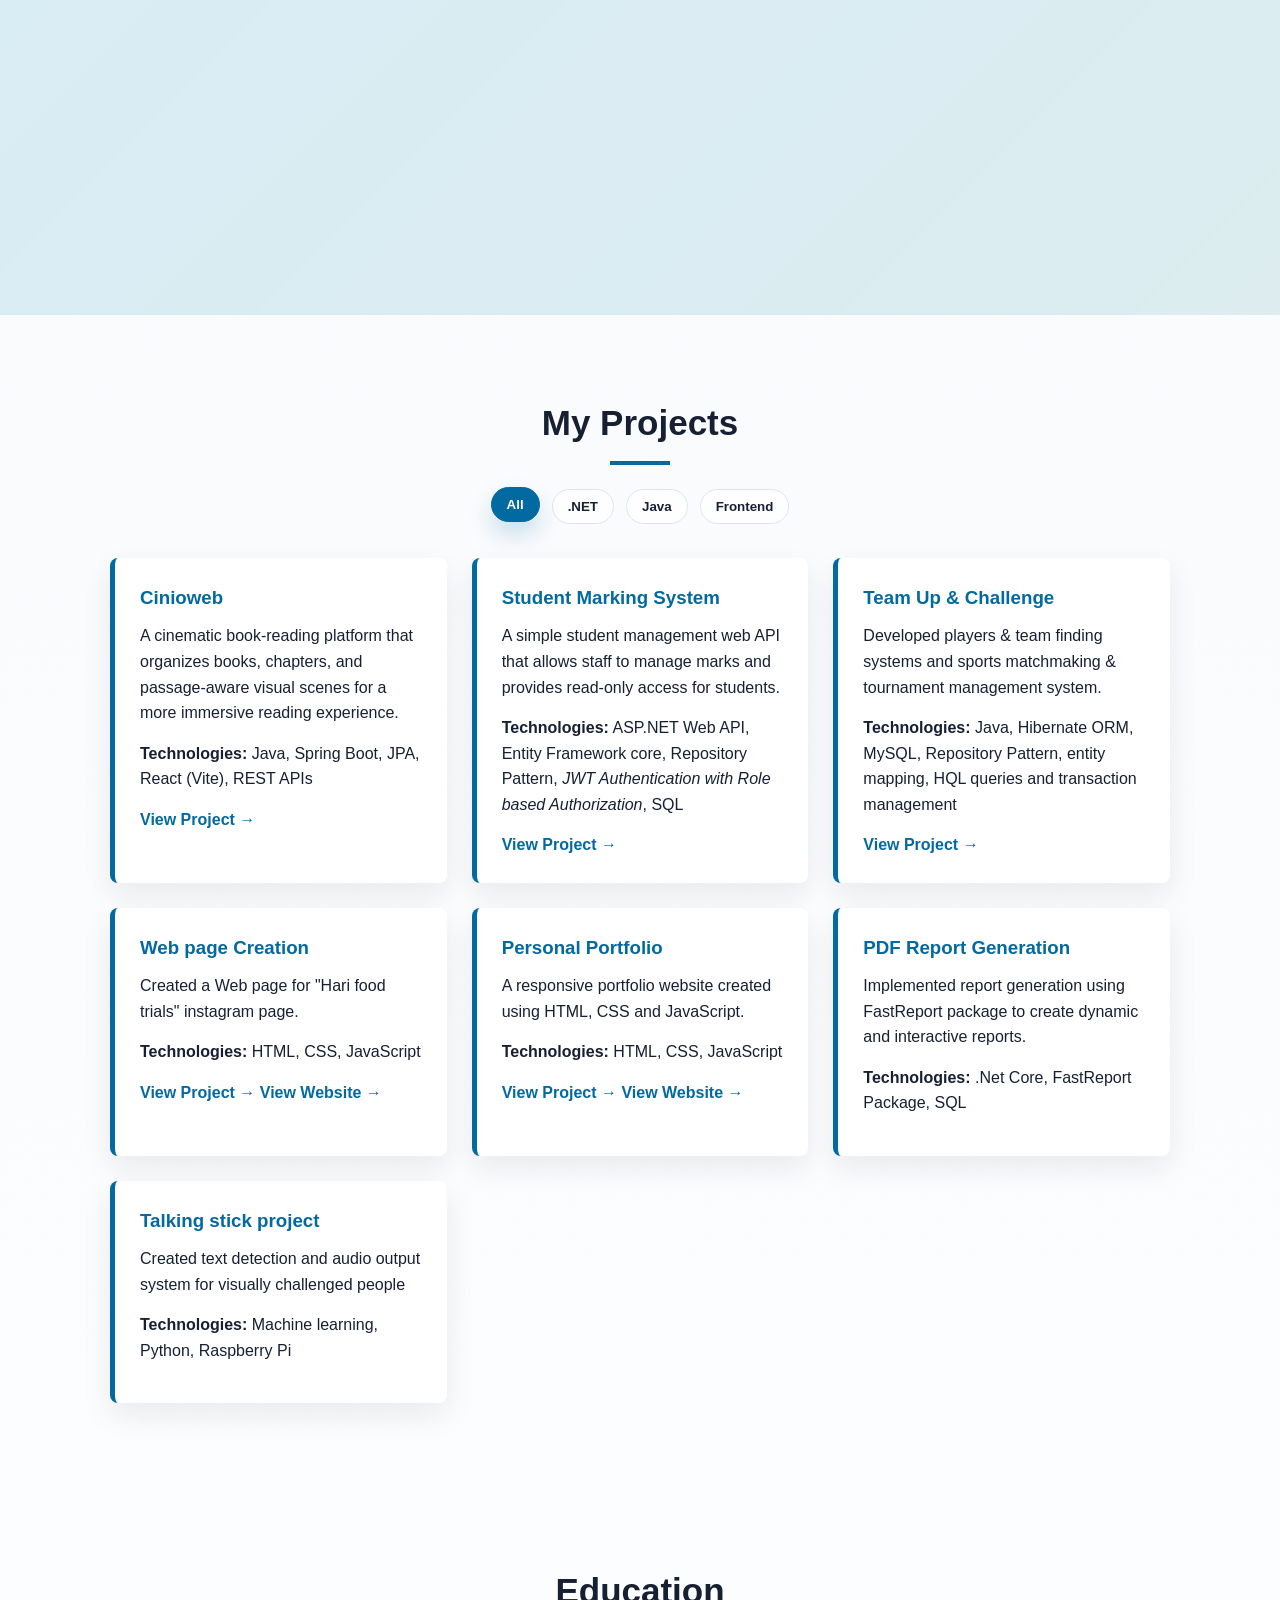
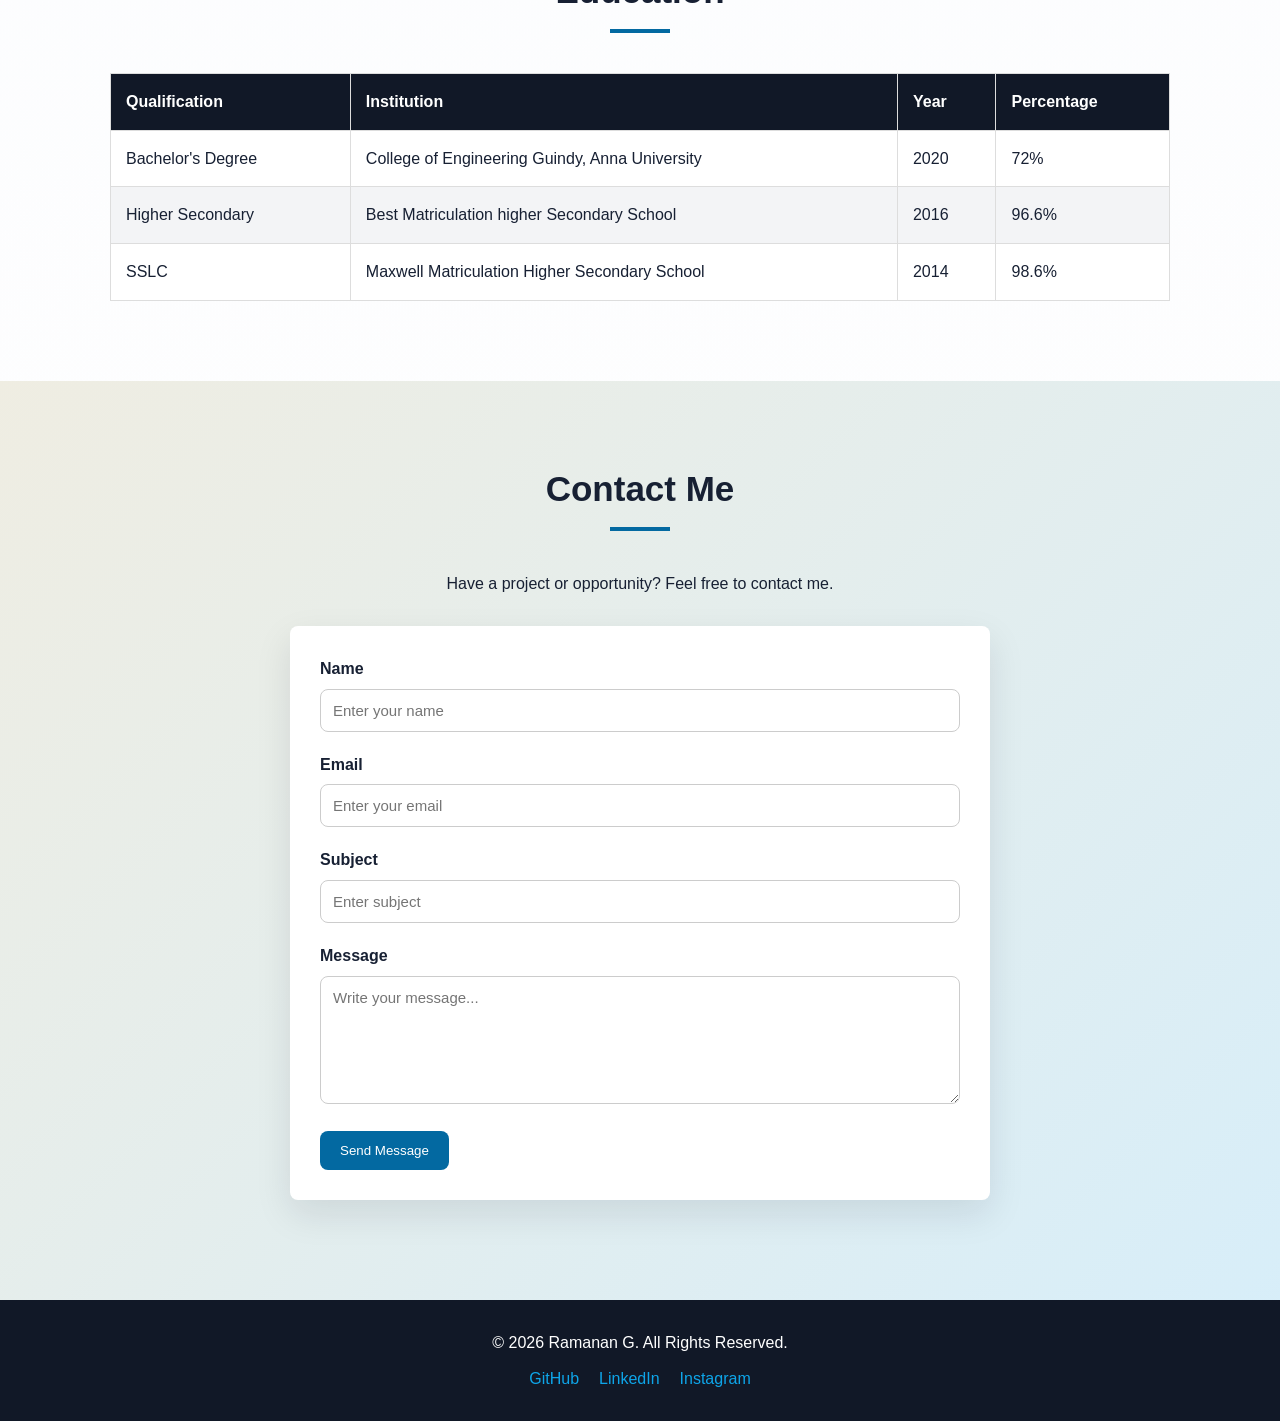
==== commit b8e24cab: "go to top btn added" ====
--- a/Portflio/index.html
+++ b/Portflio/index.html
@@ -808,7 +808,13 @@
         <a href="https://www.instagram.com/ramanan_tj" target="_blank"
           >Instagram</a
         >
+		 <a href="#top" class="back-to-top" title="Go up">
+			<svg xmlns="http://w3.org" viewBox="0 0 24 24" width="24" height="24" fill="none" stroke="currentColor" stroke-width="2.5" stroke-linecap="round" stroke-linejoin="round">
+				<polyline points="18 15 12 9 6 15"></polyline>
+			</svg>
+		 </a>
       </div>
+	  
     </footer>
 
     <!-- Link JavaScript -->
--- a/Portflio/style.css
+++ b/Portflio/style.css
@@ -1316,6 +1316,46 @@
   gap: 20px;
 }
 
+.back-to-top {
+    position: absolute;
+    margin-left: 1850px;    
+    margin-top: -10px;       
+    
+    /* Shape and Sizing */
+    display: flex;
+    justify-content: center;
+    align-items: center;
+    width: 40px;          /* Enhanced width */
+    height: 40px;         /* Enhanced height */
+    border-radius: 50%;   /* Perfect circle */
+    
+    /* Styling */
+    color: #00008B; 
+    border: 2px solid #000000; 
+    background: #ADD8E6;
+    font-size: 22px;      /* Enhanced arrow size */
+    text-decoration: none;
+    cursor: pointer;        
+	
+   transform: translateY(1px) scale(0.9);  
+
+  /* Smooth transitions for both revealing and hovering */
+  transition: 
+    opacity 0.4s cubic-bezier(0.4, 0, 0.2, 1),
+    visibility 0.4s cubic-bezier(0.4, 0, 0.2, 1),
+    transform 0.4s cubic-bezier(0.4, 0, 0.2, 1),
+    background-color 0.3s ease,
+    box-shadow 0.3s ease;
+   z-index: 9999;
+}
+
+.back-to-top:hover {
+  background: #ffffff; /* Inverts background color on hover */
+  color: #111111; /* Darkens arrow color */
+  border-color: #ffffff;
+  box-shadow: 0 12px 40px 0 rgba(255, 255, 255, 0.25), 0 8px 16px 0 rgba(0, 0, 0, 0.3);
+  transform: translateY(-10px) scale(1.15); /* Lifts button slightly and scales up */
+}
 .social-links a {
   color: var(--primary-bright);
 
